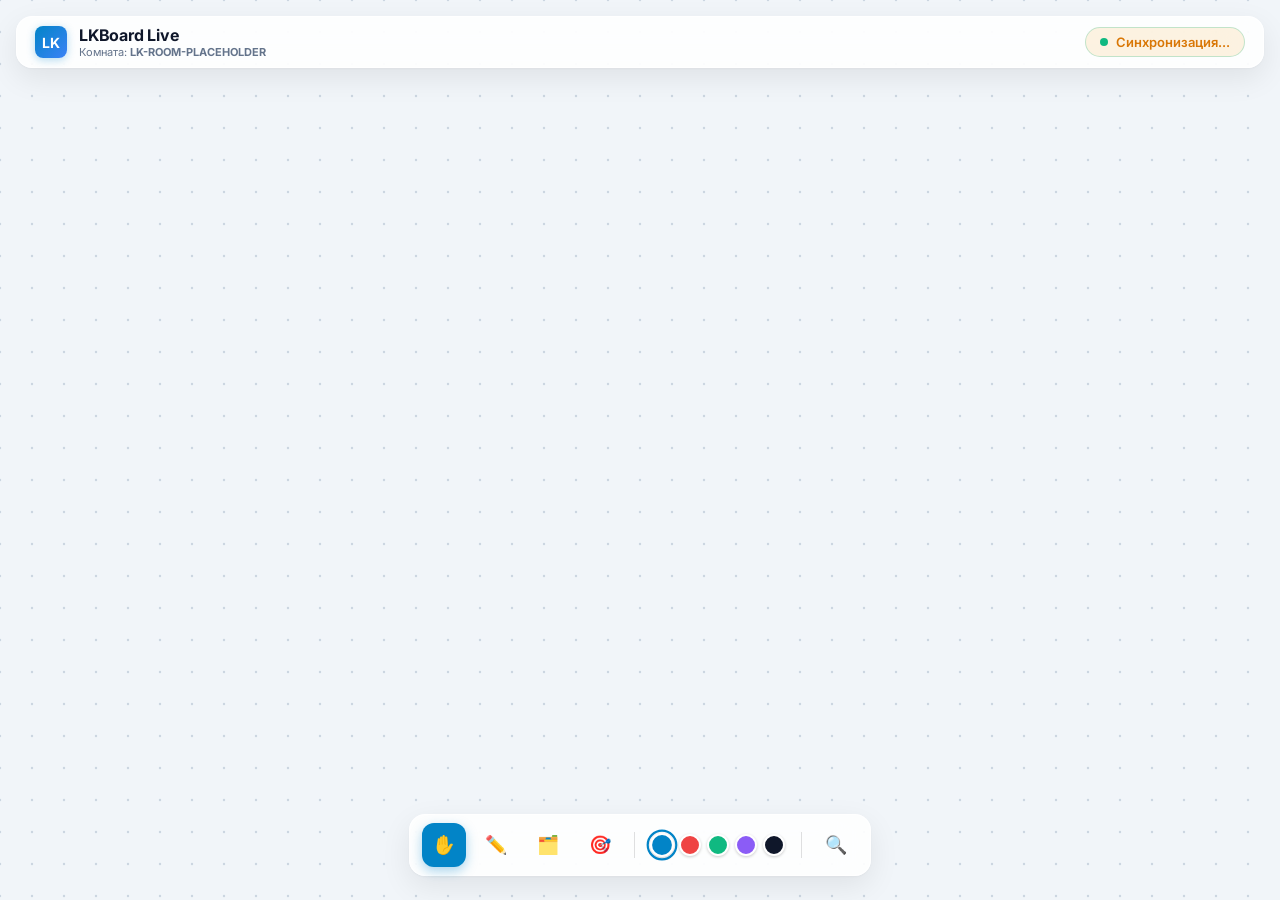
==== client.html @ 416bfb66 "feat: scale text on graphs and frames, add axis numbers, fix web client connection" ====
<!DOCTYPE html>
<html lang="ru">
<head>
    <meta charset="UTF-8">
    <meta name="viewport" content="width=device-width, initial-scale=1.0, maximum-scale=1.0, user-scalable=no">
    <title>LKBoard Live Collaboration — Комната LK-ROOM-PLACEHOLDER</title>
    <link rel="preconnect" href="https://fonts.googleapis.com">
    <link rel="preconnect" href="https://fonts.gstatic.com" crossorigin>
    <link href="https://fonts.googleapis.com/css2?family=Inter:wght@400;500;600;700&display=swap" rel="stylesheet">
    <style>
        * { box-sizing: border-box; margin: 0; padding: 0; }
        body, html {
            width: 100%; height: 100%;
            overflow: hidden;
            font-family: 'Inter', -apple-system, BlinkMacSystemFont, "Segoe UI", Roboto, sans-serif;
            background-color: #f1f5f9;
            user-select: none;
            -webkit-user-select: none;
        }
        #canvas {
            display: block;
            width: 100%;
            height: 100%;
            cursor: crosshair;
        }
        .glass-panel {
            background: rgba(255, 255, 255, 0.85);
            backdrop-filter: blur(24px);
            -webkit-backdrop-filter: blur(24px);
            border: 1px solid rgba(255, 255, 255, 0.90);
            box-shadow: 0 10px 30px rgba(0, 0, 0, 0.08), 0 1px 3px rgba(0, 0, 0, 0.04);
            border-radius: 16px;
        }
        .header {
            position: fixed;
            top: 16px; left: 16px; right: 16px;
            height: 52px;
            display: flex;
            align-items: center;
            justify-content: space-between;
            padding: 0 18px;
            z-index: 100;
        }
        .header-title {
            display: flex;
            align-items: center;
            gap: 12px;
        }
        .logo-badge {
            width: 32px; height: 32px;
            background: linear-gradient(135deg, #0284c7, #3b82f6);
            border-radius: 8px;
            display: flex;
            align-items: center;
            justify-content: center;
            color: #fff;
            font-weight: 700;
            font-size: 14px;
            box-shadow: 0 2px 8px rgba(2, 132, 199, 0.3);
        }
        .board-title {
            font-weight: 700;
            font-size: 16px;
            color: #0f172a;
            letter-spacing: -0.2px;
        }
        .status-pill {
            display: flex;
            align-items: center;
            gap: 8px;
            padding: 6px 14px;
            border-radius: 20px;
            font-size: 13px;
            font-weight: 600;
            background: rgba(16, 185, 129, 0.12);
            color: #059669;
            border: 1px solid rgba(16, 185, 129, 0.25);
        }
        .status-dot {
            width: 8px; height: 8px;
            border-radius: 50%;
            background: #10b981;
            animation: pulse 2s infinite;
        }
        @keyframes pulse {
            0% { transform: scale(0.95); box-shadow: 0 0 0 0 rgba(16, 185, 129, 0.7); }
            70% { transform: scale(1); box-shadow: 0 0 0 6px rgba(16, 185, 129, 0); }
            100% { transform: scale(0.95); box-shadow: 0 0 0 0 rgba(16, 185, 129, 0); }
        }
        .toolbar {
            position: fixed;
            bottom: 24px;
            left: 50%;
            transform: translateX(-50%);
            display: flex;
            align-items: center;
            gap: 8px;
            padding: 8px 12px;
            z-index: 100;
        }
        .tool-btn {
            display: flex;
            flex-direction: column;
            align-items: center;
            justify-content: center;
            width: 44px; height: 44px;
            border-radius: 12px;
            border: none;
            background: transparent;
            color: #475569;
            font-size: 18px;
            cursor: pointer;
            transition: all 0.18s ease;
        }
        .tool-btn:hover {
            background: rgba(0, 0, 0, 0.05);
            color: #0f172a;
        }
        .tool-btn.active {
            background: #0284c7;
            color: #ffffff;
            box-shadow: 0 4px 12px rgba(2, 132, 199, 0.35);
        }
        .tool-divider {
            width: 1px; height: 26px;
            background: rgba(0, 0, 0, 0.12);
            margin: 0 4px;
        }
        .color-palette {
            display: flex;
            align-items: center;
            gap: 6px;
            margin: 0 4px;
        }
        .color-dot {
            width: 22px; height: 22px;
            border-radius: 50%;
            cursor: pointer;
            border: 2px solid #ffffff;
            box-shadow: 0 1px 3px rgba(0, 0, 0, 0.2);
            transition: transform 0.12s;
        }
        .color-dot:hover { transform: scale(1.15); }
        .color-dot.active {
            outline: 2px solid #0284c7;
            outline-offset: 1px;
            transform: scale(1.1);
        }
        .toast {
            position: fixed;
            bottom: 88px;
            left: 50%;
            transform: translateX(-50%) translateY(20px);
            opacity: 0;
            background: rgba(15, 23, 42, 0.90);
            color: #fff;
            padding: 10px 20px;
            border-radius: 20px;
            font-size: 13px;
            font-weight: 500;
            pointer-events: none;
            transition: all 0.25s cubic-bezier(0.16, 1, 0.3, 1);
            z-index: 200;
        }
        .toast.show {
            transform: translateX(-50%) translateY(0);
            opacity: 1;
        }
    </style>
</head>
<body>
    <div class="header glass-panel">
        <div class="header-title">
            <div class="logo-badge">LK</div>
            <div>
                <div class="board-title">LKBoard Live</div>
                <div style="font-size: 11px; color: #64748B;">Комната: <b>LK-ROOM-PLACEHOLDER</b></div>
            </div>
        </div>

        <div class="status-pill" id="statusPill">
            <div class="status-dot"></div>
            <span id="statusText">Подключение...</span>
        </div>
    </div>

    <canvas id="canvas"></canvas>

    <div class="toolbar glass-panel">
        <button class="tool-btn active" id="toolHand" title="Перемещение (Рука)">✋</button>
        <button class="tool-btn" id="toolPen" title="Перо рисования">✏️</button>
        <button class="tool-btn" id="toolSticky" title="Стикер с To-Do">🗂️</button>
        <button class="tool-btn" id="toolLaser" title="Лазерная указка">🎯</button>

        <div class="tool-divider"></div>

        <div class="color-palette">
            <div class="color-dot active" style="background: #0284c7;" data-color="#0284c7"></div>
            <div class="color-dot" style="background: #ef4444;" data-color="#ef4444"></div>
            <div class="color-dot" style="background: #10b981;" data-color="#10b981"></div>
            <div class="color-dot" style="background: #8b5cf6;" data-color="#8b5cf6"></div>
            <div class="color-dot" style="background: #0f172a;" data-color="#0f172a"></div>
        </div>

        <div class="tool-divider"></div>
        <button class="tool-btn" id="toolResetZoom" title="Сбросить масштаб">🔍</button>
    </div>

    <div class="toast" id="toast">Стикер создан</div>

    <script>
        const roomCode = "LK-ROOM-PLACEHOLDER";
        let elements = {};
        let activeTool = 'hand';
        let currentColor = '#0284c7';
        let panX = 0, panY = 0;
        let scale = 1.0;
        let isDragging = false;
        let dragStartX = 0, dragStartY = 0;
        let currentStroke = null;
        let remotePointers = {};
        const clientId = 'web-' + Math.random().toString(36).substring(2, 9);
        const clientName = 'Участник ' + Math.floor(100 + Math.random() * 900);

        const canvas = document.getElementById('canvas');
        const ctx = canvas.getContext('2d');

        function resizeCanvas() {
            canvas.width = window.innerWidth * window.devicePixelRatio;
            canvas.height = window.innerHeight * window.devicePixelRatio;
            canvas.style.width = window.innerWidth + 'px';
            canvas.style.height = window.innerHeight + 'px';
            render();
        }
        window.addEventListener('resize', resizeCanvas);
        resizeCanvas();

        function worldToScreen(wx, wy) {
            return {
                x: (wx * scale + panX) * window.devicePixelRatio,
                y: (wy * scale + panY) * window.devicePixelRatio
            };
        }

        function screenToWorld(sx, sy) {
            return {
                x: (sx - panX) / scale,
                y: (sy - panY) / scale
            };
        }

        function roundRect(ctx, x, y, w, h, r) {
            r = Math.min(r, w / 2, h / 2);
            ctx.beginPath();
            ctx.moveTo(x + r, y);
            ctx.arcTo(x + w, y, x + w, y + h, r);
            ctx.arcTo(x + w, y + h, x, y + h, r);
            ctx.arcTo(x, y + h, x, y, r);
            ctx.arcTo(x, y + x, y, r);
            ctx.closePath();
        }

        function render() {
            const dpr = window.devicePixelRatio;
            ctx.save();
            ctx.clearRect(0, 0, canvas.width, canvas.height);
            drawGrid();

            ctx.scale(dpr, dpr);
            ctx.translate(panX, panY);
            ctx.scale(scale, scale);

            const sorted = Object.values(elements).sort((a, b) => (a.zIndex || 0) - (b.zIndex || 0));
            for (const el of sorted) {
                drawElement(el);
            }

            if (currentStroke && currentStroke.points && currentStroke.points.length > 1) {
                drawStroke(currentStroke);
            }

            for (const pid in remotePointers) {
                drawPointer(remotePointers[pid]);
            }
            ctx.restore();
        }

        function drawGrid() {
            const dpr = window.devicePixelRatio;
            ctx.save();
            ctx.scale(dpr, dpr);
            ctx.fillStyle = '#cbd5e1';
            const step = 32 * scale;
            if (step > 8) {
                const startX = (panX % step + step) % step;
                const startY = (panY % step + step) % step;
                for (let x = startX; x < window.innerWidth; x += step) {
                    for (let y = startY; y < window.innerHeight; y += step) {
                        ctx.beginPath();
                        ctx.arc(x, y, 1.2, 0, Math.PI * 2);
                        ctx.fill();
                    }
                }
            }
            ctx.restore();
        }

        function drawElement(el) {
            ctx.save();
            if (el.type === 'drawing_path' || el.points) {
                drawStroke(el);
            } else if (el.type === 'sticky_note' || (el.text !== undefined && el.colorHex !== undefined && el.type !== 'text')) {
                drawSticky(el);
            } else if (el.type === 'milestone_card' || el.status !== undefined) {
                drawMilestone(el);
            } else if (el.type === 'kanban_board') {
                drawKanban(el);
            } else if (el.type === 'document_frame' || el.totalPages !== undefined || el.currentPageIndex !== undefined) {
                drawDocumentFrame(el);
            } else if (el.type === 'function_graph' || el.expressions !== undefined) {
                drawFunctionGraph(el);
            } else if (el.type === 'shape' || el.shapeType !== undefined) {
                drawShape(el);
            } else if (el.type === 'text') {
                drawText(el);
            }
            ctx.restore();
        }

        function drawStroke(s) {
            if (!s.points || s.points.length < 2) return;
            ctx.beginPath();
            ctx.strokeStyle = s.strokeColorHex ? hexToColor(s.strokeColorHex) : (s.color || '#0284c7');
            ctx.lineWidth = s.strokeWidth || 3;
            ctx.lineCap = 'round';
            ctx.lineJoin = 'round';
            ctx.moveTo(s.points[0].x, s.points[0].y);
            for (let i = 1; i < s.points.length; i++) {
                ctx.lineTo(s.points[i].x, s.points[i].y);
            }
            ctx.stroke();
        }

        function drawSticky(note) {
            const x = note.x, y = note.y, w = note.width || 210, h = note.height || 210;
            const bg = note.colorHex ? hexToColor(note.colorHex) : '#fef08a';
            ctx.fillStyle = bg;
            roundRect(ctx, x, y, w, h, 14);
            ctx.fill();

            ctx.fillStyle = '#0f172a';
            ctx.font = '14px Inter, sans-serif';
            const lines = (note.text || '').split('\n');
            let ty = y + 26;
            for (let i = 0; i < lines.length; i++) {
                const line = lines[i];
                if (line.startsWith('- [ ] ') || line.startsWith('- [x] ') || line.startsWith('- [X] ')) {
                    const checked = line.startsWith('- [x] ') || line.startsWith('- [X] ');
                    ctx.strokeStyle = checked ? '#059669' : '#94a3b8';
                    ctx.fillStyle = checked ? '#10b981' : '#ffffff';
                    ctx.lineWidth = 1.5;
                    roundRect(ctx, x + 14, ty - 12, 14, 14, 4);
                    ctx.fill();
                    ctx.stroke();
                    if (checked) {
                        ctx.fillStyle = '#ffffff';
                        ctx.font = 'bold 11px Inter, sans-serif';
                        ctx.fillText('✓', x + 16, ty);
                    }
                    ctx.fillStyle = checked ? '#94a3b8' : '#0f172a';
                    ctx.font = '14px Inter, sans-serif';
                    ctx.fillText(line.substring(6), x + 36, ty);
                } else {
                    ctx.fillStyle = '#0f172a';
                    ctx.font = '14px Inter, sans-serif';
                    ctx.fillText(line, x + 14, ty);
                }
                ty += 22;
            }
        }

        function drawMilestone(card) {
            const x = card.x, y = card.y, w = card.width || 260, h = card.height || 140;
            ctx.fillStyle = '#ffffff';
            roundRect(ctx, x, y, w, h, 14);
            ctx.fill();
            ctx.strokeStyle = '#e2e8f0';
            ctx.lineWidth = 1.5;
            ctx.stroke();

            ctx.fillStyle = '#0f172a';
            ctx.font = 'bold 14px Inter, sans-serif';
            ctx.fillText(card.title || 'Веха', x + 16, y + 28);
        }

        function drawKanban(k) {
            const x = k.x, y = k.y, w = k.width || 1000, h = k.height || 620;
            const kScale = Math.min(3.5, Math.max(0.6, w / 1000));
            const headH = Math.max(36, 46 * kScale);
            const colHeadH = Math.max(28, 38 * kScale);

            ctx.fillStyle = 'rgba(248, 250, 252, 0.95)';
            roundRect(ctx, x, y, w, h, 16 * kScale);
            ctx.fill();
            ctx.strokeStyle = '#cbd5e1';
            ctx.lineWidth = 1.5;
            ctx.stroke();

            ctx.fillStyle = '#0f172a';
            ctx.font = 'bold ' + Math.round(15 * kScale) + 'px Inter, sans-serif';
            ctx.fillText('📋 ' + (k.title || 'Канбан-доска'), x + 18 * kScale, y + headH * 0.65);

            const cols = ['🔴 Бэклог', '🟡 В работе', '🟣 На ревью', '🟢 Готово'];
            const colW = w / 4;
            for (let i = 0; i < 4; i++) {
                const cx = x + i * colW;
                const cy = y + headH;
                const ch = h - headH;

                if (i > 0) {
                    ctx.beginPath();
                    ctx.moveTo(cx, cy); ctx.lineTo(cx, cy + ch);
                    ctx.strokeStyle = '#e2e8f0'; ctx.lineWidth = 1; ctx.stroke();
                }

                ctx.fillStyle = '#334155';
                ctx.font = 'bold ' + Math.round(12 * kScale) + 'px Inter, sans-serif';
                ctx.fillText(cols[i], cx + 14 * kScale, cy + colHeadH * 0.65);
            }
        }

        function drawDocumentFrame(f) {
            const x = f.x, y = f.y, w = f.width || 800, h = f.height || 450;
            const fScale = Math.min(3.5, Math.max(0.6, w / 800));
            const headH = Math.max(28, 38 * fScale);
            const cr = 10 * fScale;

            ctx.fillStyle = '#ffffff';
            roundRect(ctx, x, y, w, h, cr);
            ctx.fill();
            ctx.strokeStyle = '#cbd5e1';
            ctx.lineWidth = 1.2 * fScale;
            ctx.stroke();

            // Header
            ctx.fillStyle = '#f1f5f9';
            roundRect(ctx, x, y, w, headH, cr);
            ctx.fill();
            ctx.strokeStyle = '#e2e8f0';
            ctx.beginPath();
            ctx.moveTo(x, y + headH); ctx.lineTo(x + w, y + headH);
            ctx.stroke();

            // Title
            ctx.fillStyle = '#1e293b';
            ctx.font = 'bold ' + Math.round(13 * fScale) + 'px Inter, sans-serif';
            ctx.fillText(f.title || 'Презентация / PDF', x + 14 * fScale, y + headH * 0.65);

            // Badge
            const pageTxt = (f.totalPages && f.totalPages > 0) ? ((f.currentPageIndex || 0) + 1) + ' / ' + f.totalPages : 'Нет файла';
            ctx.fillStyle = '#e0f2fe';
            const badgeW = 75 * fScale, badgeH = 22 * fScale;
            roundRect(ctx, x + w - badgeW - 12 * fScale, y + (headH - badgeH) / 2, badgeW, badgeH, badgeH / 2);
            ctx.fill();
            ctx.fillStyle = '#0284c7';
            ctx.font = '600 ' + Math.round(11 * fScale) + 'px Inter, sans-serif';
            ctx.fillText(pageTxt, x + w - badgeW + 8 * fScale, y + headH * 0.62);

            // Placeholder content if no image
            ctx.fillStyle = '#f8fafc';
            ctx.fillRect(x, y + headH, w, h - headH);
            ctx.fillStyle = '#64748b';
            ctx.font = '600 ' + Math.round(15 * fScale) + 'px Inter, sans-serif';
            ctx.fillText('Область презентации / PDF', x + w / 2 - 95 * fScale, y + headH + (h - headH) / 2);
        }

        function drawFunctionGraph(g) {
            const x = g.x, y = g.y, w = g.width || 440, h = g.height || 280;
            const gScale = Math.min(3.5, Math.max(0.6, w / 440));
            const headH = Math.max(28, 34 * gScale);

            ctx.fillStyle = '#ffffff';
            roundRect(ctx, x, y, w, h, 12 * gScale);
            ctx.fill();
            ctx.strokeStyle = '#cbd5e1';
            ctx.lineWidth = 1.2;
            ctx.stroke();

            // Header
            ctx.fillStyle = '#f8fafc';
            roundRect(ctx, x, y, w, headH, 12 * gScale);
            ctx.fill();
            ctx.fillStyle = '#1e293b';
            ctx.font = 'bold ' + Math.round(12 * gScale) + 'px Inter, sans-serif';
            const fTitle = (g.expressions && g.expressions.length > 0) ? g.expressions.map(e => 'f(x)=' + e).join(', ') : (g.title || 'График');
            ctx.fillText(fTitle, x + 12 * gScale, y + headH * 0.65);

            // Inner clipping
            const pad = 12 * gScale;
            const px = x + pad, py = y + headH + pad, pw = w - pad * 2, ph = h - headH - pad * 2;
            if (pw <= 10 || ph <= 10) return;

            ctx.save();
            ctx.beginPath();
            ctx.rect(px, py, pw, ph);
            ctx.clip();

            ctx.fillStyle = '#f8fafc';
            ctx.fillRect(px, py, pw, ph);

            const xMin = g.xMin !== undefined ? g.xMin : -10;
            const xMax = g.xMax !== undefined ? g.xMax : 10;
            const yMin = g.yMin !== undefined ? g.yMin : -5;
            const yMax = g.yMax !== undefined ? g.yMax : 5;

            const toScreenX = (val) => px + ((val - xMin) / (xMax - xMin)) * pw;
            const toScreenY = (val) => py + ((yMax - val) / (yMax - yMin)) * ph;

            const originX = Math.max(px, Math.min(px + pw, toScreenX(0)));
            const originY = Math.max(py, Math.min(py + ph, toScreenY(0)));

            // Grid lines and numbers
            ctx.font = '600 ' + Math.round(9 * gScale) + 'px Inter, sans-serif';
            ctx.fillStyle = '#64748b';
            ctx.strokeStyle = '#e2e8f0';
            ctx.lineWidth = 1;

            const xStep = Math.max(1, Math.round((xMax - xMin) / 8));
            for (let gx = Math.ceil(xMin); gx <= Math.floor(xMax); gx += xStep) {
                const sx = toScreenX(gx);
                ctx.beginPath();
                ctx.moveTo(sx, py); ctx.lineTo(sx, py + ph);
                ctx.stroke();
                if (gx !== 0) {
                    ctx.fillText(gx.toString(), sx - 6, Math.min(py + ph - 4, Math.max(py + 12, originY + 12)));
                }
            }

            const yStep = Math.max(1, Math.round((yMax - yMin) / 6));
            for (let gy = Math.ceil(yMin); gy <= Math.floor(yMax); gy += yStep) {
                const sy = toScreenY(gy);
                ctx.beginPath();
                ctx.moveTo(px, sy); ctx.lineTo(px + pw, sy);
                ctx.stroke();
                if (gy !== 0) {
                    ctx.fillText(gy.toString(), Math.min(px + pw - 18, Math.max(px + 4, originX + 4)), sy + 3);
                }
            }

            // Axes
            ctx.strokeStyle = '#94a3b8';
            ctx.lineWidth = 1.5;
            ctx.beginPath();
            ctx.moveTo(px, originY); ctx.lineTo(px + pw, originY);
            ctx.moveTo(originX, py); ctx.lineTo(originX, py + ph);
            ctx.stroke();

            // Zero label
            ctx.fillText('0', originX + 4, originY + 12);

            // Curves
            if (g.expressions && g.expressions.length > 0) {
                const colors = ['#2563eb', '#dc2626', '#16a34a', '#9333ea'];
                g.expressions.forEach((expr, idx) => {
                    ctx.strokeStyle = colors[idx % colors.length];
                    ctx.lineWidth = 2.4;
                    ctx.beginPath();
                    let started = false;
                    const steps = 180;
                    for (let s = 0; s <= steps; s++) {
                        const xv = xMin + (s / steps) * (xMax - xMin);
                        let yv = null;
                        try {
                            let jsExpr = expr.replace(/\^/g, '**')
                                             .replace(/sin\(/g, 'Math.sin(')
                                             .replace(/cos\(/g, 'Math.cos(')
                                             .replace(/tan\(/g, 'Math.tan(')
                                             .replace(/sqrt\(/g, 'Math.sqrt(')
                                             .replace(/abs\(/g, 'Math.abs(')
                                             .replace(/pi/gi, 'Math.PI')
                                             .replace(/e/gi, 'Math.E');
                            const fn = new Function('x', 'return ' + jsExpr);
                            yv = fn(xv);
                        } catch(e) {}

                        if (yv !== null && !isNaN(yv) && isFinite(yv) && yv >= yMin - 50 && yv <= yMax + 50) {
                            const sx = toScreenX(xv);
                            const sy = toScreenY(yv);
                            if (!started) {
                                ctx.moveTo(sx, sy);
                                started = true;
                            } else {
                                ctx.lineTo(sx, sy);
                            }
                        } else {
                            started = false;
                        }
                    }
                    ctx.stroke();
                });
            }
            ctx.restore();
        }

        function drawShape(s) {
            const x = s.x, y = s.y, w = s.width || 120, h = s.height || 80;
            ctx.fillStyle = s.fillColorHex ? hexToColor(s.fillColorHex) : 'rgba(255, 255, 255, 0.85)';
            ctx.strokeStyle = s.strokeColorHex ? hexToColor(s.strokeColorHex) : '#0284c7';
            ctx.lineWidth = s.strokeWidth || 2;
            roundRect(ctx, x, y, w, h, 8);
            ctx.fill();
            ctx.stroke();
        }

        function drawText(t) {
            ctx.fillStyle = t.colorHex ? hexToColor(t.colorHex) : '#0f172a';
            const fSize = Math.round(t.fontSize || 18);
            const fWeight = t.isBold ? 'bold ' : '';
            const fStyle = t.isItalic ? 'italic ' : '';
            ctx.font = fStyle + fWeight + fSize + 'px Inter, sans-serif';
            ctx.fillText(t.text || '', t.x, t.y + fSize);
        }

        function drawPointer(p) {
            if (Date.now() - p.lastUpdated > 4000) return;
            const x = p.x, y = p.y;
            ctx.fillStyle = p.colorHex ? hexToColor(p.colorHex) : '#ef4444';
            ctx.beginPath();
            ctx.arc(x, y, p.isLaser ? 8 : 5, 0, Math.PI * 2);
            ctx.fill();
        }

        function hexToColor(hex) {
            if (!hex) return '#0284c7';
            if (typeof hex === 'string') return hex;
            const num = (Number(hex) >>> 0) & 0xFFFFFF;
            return '#' + num.toString(16).padStart(6, '0');
        }

        // Canvas Events
        canvas.addEventListener('pointerdown', (e) => {
            const world = screenToWorld(e.clientX, e.clientY);
            isDragging = true;
            dragStartX = e.clientX;
            dragStartY = e.clientY;

            if (activeTool === 'pen') {
                currentStroke = {
                    id: 'path-' + Math.random().toString(36).substring(2, 9),
                    type: 'drawing_path',
                    points: [{ x: world.x, y: world.y }],
                    strokeColorHex: parseInt(currentColor.replace('#', '0xFF'), 16),
                    strokeWidth: 3.5,
                    zIndex: 100
                };
            } else if (activeTool === 'sticky') {
                createStickyAt(world.x, world.y);
            } else if (activeTool === 'laser') {
                sendPointer(world.x, world.y, true);
            } else if (activeTool === 'hand') {
                checkStickyClick(world.x, world.y);
            }
        });

        canvas.addEventListener('pointermove', (e) => {
            const world = screenToWorld(e.clientX, e.clientY);
            if (activeTool === 'laser') {
                sendPointer(world.x, world.y, true);
            }
            if (!isDragging) return;
            if (activeTool === 'hand') {
                panX += e.clientX - dragStartX;
                panY += e.clientY - dragStartY;
                dragStartX = e.clientX;
                dragStartY = e.clientY;
                render();
            } else if (activeTool === 'pen' && currentStroke) {
                currentStroke.points.push({ x: world.x, y: world.y });
                render();
            }
        });

        canvas.addEventListener('pointerup', () => {
            if (activeTool === 'pen' && currentStroke && currentStroke.points.length > 1) {
                elements[currentStroke.id] = currentStroke;
                sendAction({
                    type: 'upsert_element',
                    element: currentStroke,
                    senderId: clientId,
                    senderName: clientName
                });
                currentStroke = null;
                render();
            }
            isDragging = false;
        });

        canvas.addEventListener('wheel', (e) => {
            e.preventDefault();
            const zoomFactor = e.deltaY < 0 ? 1.1 : 0.9;
            const newScale = Math.max(0.1, Math.min(5.0, scale * zoomFactor));
            const mouseX = e.clientX;
            const mouseY = e.clientY;
            panX = mouseX - (mouseX - panX) * (newScale / scale);
            panY = mouseY - (mouseY - panY) * (newScale / scale);
            scale = newScale;
            render();
        }, { passive: false });

        function checkStickyClick(wx, wy) {
            for (const id in elements) {
                const el = elements[id];
                if ((el.type === 'sticky_note' || el.text) && wx >= el.x && wx <= el.x + (el.width || 210) && wy >= el.y && wy <= el.y + (el.height || 210)) {
                    const lines = (el.text || '').split('\n');
                    let cy = el.y + 26;
                    for (let i = 0; i < lines.length; i++) {
                        if (lines[i].startsWith('- [ ] ') || lines[i].startsWith('- [x] ') || lines[i].startsWith('- [X] ')) {
                            if (wx >= el.x + 10 && wx <= el.x + 34 && wy >= cy - 14 && wy <= cy + 6) {
                                sendAction({
                                    type: 'toggle_sticky_todo',
                                    noteId: el.id,
                                    lineIndex: i,
                                    senderId: clientId
                                });
                                showToast('Статус задачи изменен');
                                return;
                            }
                        }
                        cy += 20;
                    }
                }
            }
        }

        function createStickyAt(x, y) {
            const note = {
                id: 'note-' + Math.random().toString(36).substring(2, 9),
                type: 'sticky_note',
                x: x - 105,
                y: y - 105,
                width: 210,
                height: 210,
                text: 'Заметка ' + clientName + '\n- [ ] Задача 1\n- [ ] Задача 2',
                colorHex: 0xFFFEF08A,
                zIndex: 50
            };
            elements[note.id] = note;
            sendAction({
                type: 'upsert_element',
                element: note,
                senderId: clientId,
                senderName: clientName
            });
            render();
            showToast('Стикер добавлен');
        }

        function sendPointer(x, y, isLaser) {
            sendAction({
                type: 'pointer_move',
                senderId: clientId,
                senderName: clientName,
                x: x,
                y: y,
                colorHex: 0xFF0284C7,
                isLaser: isLaser
            });
        }

        function sendAction(action) {
            fetch('/api/action?room=' + encodeURIComponent(roomCode), {
                method: 'POST',
                headers: { 'Content-Type': 'application/json' },
                body: JSON.stringify(action)
            }).catch(() => {});
        }

        function showToast(msg) {
            const toast = document.getElementById('toast');
            toast.textContent = msg;
            toast.classList.add('show');
            setTimeout(() => toast.classList.remove('show'), 2200);
        }

        document.getElementById('toolHand').onclick = () => setTool('hand');
        document.getElementById('toolPen').onclick = () => setTool('pen');
        document.getElementById('toolSticky').onclick = () => setTool('sticky');
        document.getElementById('toolLaser').onclick = () => setTool('laser');
        document.getElementById('toolResetZoom').onclick = () => { panX = 0; panY = 0; scale = 1.0; render(); };

        function setTool(tool) {
            activeTool = tool;
            document.querySelectorAll('.tool-btn').forEach(b => b.classList.remove('active'));
            if (tool === 'hand') document.getElementById('toolHand').classList.add('active');
            if (tool === 'pen') document.getElementById('toolPen').classList.add('active');
            if (tool === 'sticky') document.getElementById('toolSticky').classList.add('active');
            if (tool === 'laser') document.getElementById('toolLaser').classList.add('active');
        }

        document.querySelectorAll('.color-dot').forEach(dot => {
            dot.onclick = () => {
                document.querySelectorAll('.color-dot').forEach(d => d.classList.remove('active'));
                dot.classList.add('active');
                currentColor = dot.dataset.color;
            };
        });

        // SSE + Delta Sync
        let evtSource = null;
        let lastSyncVersion = 0;
        let seenActionIds = new Set();

        function connectLiveStream() {
            if (evtSource) { try { evtSource.close(); } catch(e) {} }
            evtSource = new EventSource('/api/events?room=' + encodeURIComponent(roomCode));
            
            evtSource.onopen = () => {
                document.getElementById('statusText').textContent = 'Подключено (Live)';
                document.getElementById('statusPill').style.background = 'rgba(16, 185, 129, 0.12)';
                document.getElementById('statusPill').style.color = '#059669';
            };

            evtSource.onmessage = (e) => {
                try {
                    const action = JSON.parse(e.data);
                    handleRemoteAction(action);
                } catch (err) {}
            };

            evtSource.onerror = () => {
                document.getElementById('statusText').textContent = 'Синхронизация...';
                document.getElementById('statusPill').style.background = 'rgba(245, 158, 11, 0.12)';
                document.getElementById('statusPill').style.color = '#d97706';
                setTimeout(connectLiveStream, 3000);
            };
        }

        function pollDeltaSync() {
            fetch('/api/sync?room=' + encodeURIComponent(roomCode) + '&since=' + lastSyncVersion)
                .then(r => r.json())
                .then(data => {
                    if (data && data.actions) {
                        lastSyncVersion = Math.max(lastSyncVersion, data.currentVersion || 0);
                        for (const item of data.actions) {
                            if (!seenActionIds.has(item.id)) {
                                seenActionIds.add(item.id);
                                if (seenActionIds.size > 1000) {
                                    const first = seenActionIds.values().next().value;
                                    seenActionIds.delete(first);
                                }
                                handleRemoteAction(item.action);
                            }
                        }
                    }
                })
                .catch(() => {});
        }
        setInterval(pollDeltaSync, 1200);

        function handleRemoteAction(action) {
            if (!action || action.senderId === clientId) return;

            if (action.type === 'snapshot') {
                elements = {};
                if (action.document && action.document.elements) {
                    for (const el of action.document.elements) {
                        elements[el.id] = el;
                    }
                }
                render();
            } else if (action.type === 'upsert_element') {
                if (action.element) {
                    elements[action.element.id] = action.element;
                    render();
                }
            } else if (action.type === 'delete_elements') {
                if (action.elementIds) {
                    for (const id of action.elementIds) {
                        delete elements[id];
                    }
                    render();
                }
            } else if (action.type === 'pointer_move') {
                remotePointers[action.senderId] = {
                    peerName: action.senderName,
                    x: action.x,
                    y: action.y,
                    colorHex: action.colorHex,
                    isLaser: action.isLaser,
                    lastUpdated: Date.now()
                };
                render();
            } else if (action.type === 'toggle_sticky_todo') {
                const note = elements[action.noteId];
                if (note && note.text) {
                    const lines = note.text.split('\n');
                    const idx = action.lineIndex;
                    if (idx >= 0 && idx < lines.length) {
                        if (lines[idx].startsWith('- [ ] ')) {
                            lines[idx] = '- [x] ' + lines[idx].substring(6);
                        } else if (lines[idx].startsWith('- [x] ') || lines[idx].startsWith('- [X] ')) {
                            lines[idx] = '- [ ] ' + lines[idx].substring(6);
                        }
                        note.text = lines.join('\n');
                        render();
                    }
                }
            }
        }

        // Initial snapshot
        fetch('/api/snapshot?room=' + encodeURIComponent(roomCode))
            .then(res => res.json())
            .then(doc => {
                if (doc && doc.elements) {
                    for (const el of doc.elements) {
                        elements[el.id] = el;
                    }
                    render();
                }
            })
            .catch(() => {});

        connectLiveStream();
    </script>
</body>
</html>
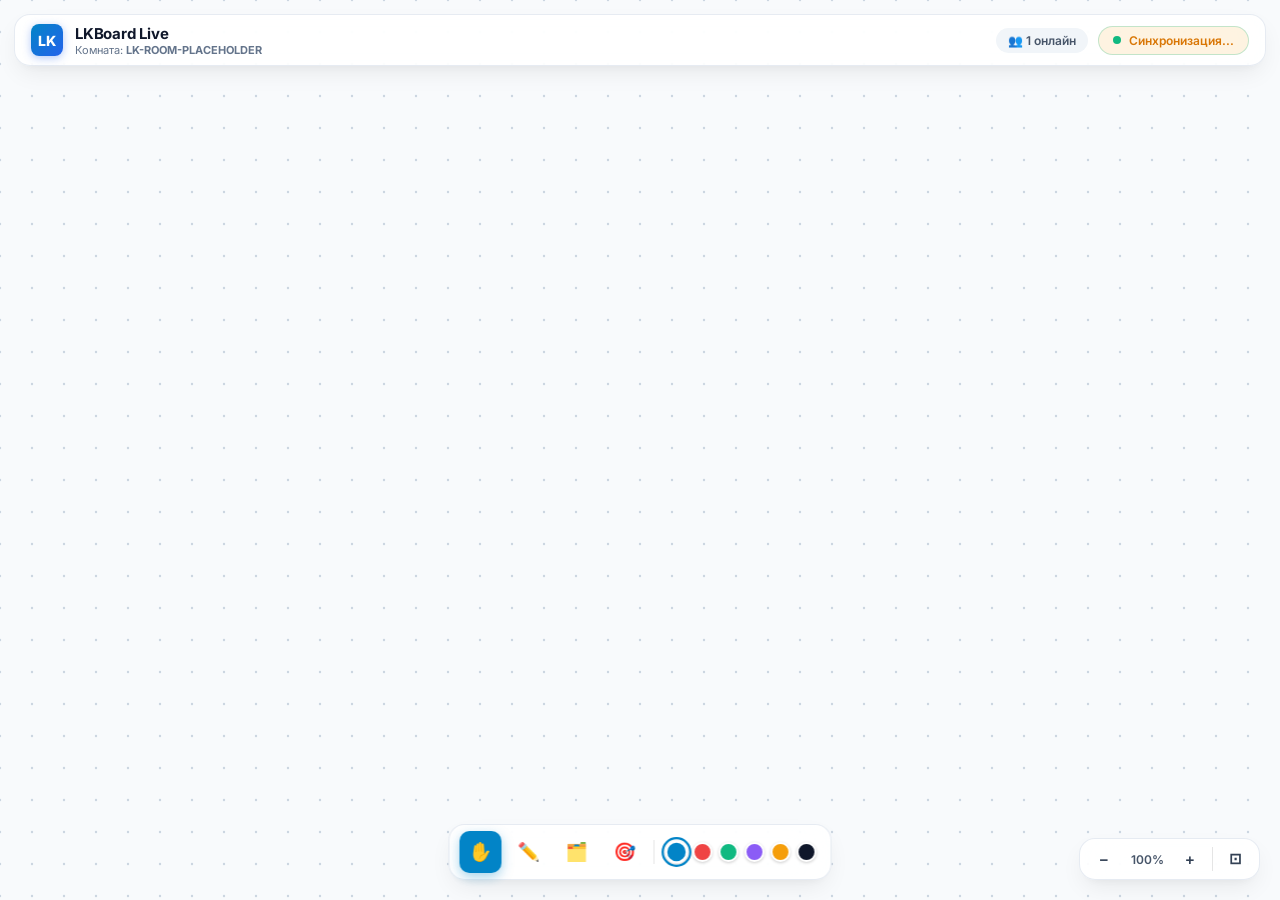
==== commit 91e0e5e9: "feat: real-time cloud bi-directional sync, auto-fit to content, and full web canvas rendering" ====
--- a/client.html
+++ b/client.html
@@ -3,7 +3,7 @@
 <head>
     <meta charset="UTF-8">
     <meta name="viewport" content="width=device-width, initial-scale=1.0, maximum-scale=1.0, user-scalable=no">
-    <title>LKBoard Live Collaboration — Комната LK-ROOM-PLACEHOLDER</title>
+    <title>LKBoard Live — Комната LK-ROOM-PLACEHOLDER</title>
     <link rel="preconnect" href="https://fonts.googleapis.com">
     <link rel="preconnect" href="https://fonts.gstatic.com" crossorigin>
     <link href="https://fonts.googleapis.com/css2?family=Inter:wght@400;500;600;700&display=swap" rel="stylesheet">
@@ -13,7 +13,7 @@
             width: 100%; height: 100%;
             overflow: hidden;
             font-family: 'Inter', -apple-system, BlinkMacSystemFont, "Segoe UI", Roboto, sans-serif;
-            background-color: #f1f5f9;
+            background-color: #f8fafc;
             user-select: none;
             -webkit-user-select: none;
         }
@@ -21,24 +21,29 @@
             display: block;
             width: 100%;
             height: 100%;
-            cursor: crosshair;
-        }
+            cursor: grab;
+            touch-action: none;
+        }
+        #canvas.drawing { cursor: crosshair; }
+        #canvas.panning { cursor: grabbing; }
+
         .glass-panel {
-            background: rgba(255, 255, 255, 0.85);
-            backdrop-filter: blur(24px);
-            -webkit-backdrop-filter: blur(24px);
-            border: 1px solid rgba(255, 255, 255, 0.90);
-            box-shadow: 0 10px 30px rgba(0, 0, 0, 0.08), 0 1px 3px rgba(0, 0, 0, 0.04);
+            background: rgba(255, 255, 255, 0.88);
+            backdrop-filter: blur(20px);
+            -webkit-backdrop-filter: blur(20px);
+            border: 1px solid rgba(226, 232, 240, 0.85);
+            box-shadow: 0 10px 25px -5px rgba(0, 0, 0, 0.08), 0 8px 10px -6px rgba(0, 0, 0, 0.04);
             border-radius: 16px;
         }
+
         .header {
             position: fixed;
-            top: 16px; left: 16px; right: 16px;
+            top: 14px; left: 14px; right: 14px;
             height: 52px;
             display: flex;
             align-items: center;
             justify-content: space-between;
-            padding: 0 18px;
+            padding: 0 16px;
             z-index: 100;
         }
         .header-title {
@@ -48,21 +53,42 @@
         }
         .logo-badge {
             width: 32px; height: 32px;
-            background: linear-gradient(135deg, #0284c7, #3b82f6);
+            background: linear-gradient(135deg, #0284c7, #2563eb);
             border-radius: 8px;
             display: flex;
             align-items: center;
             justify-content: center;
             color: #fff;
-            font-weight: 700;
+            font-weight: 800;
             font-size: 14px;
-            box-shadow: 0 2px 8px rgba(2, 132, 199, 0.3);
+            box-shadow: 0 2px 8px rgba(37, 99, 235, 0.35);
         }
         .board-title {
             font-weight: 700;
-            font-size: 16px;
+            font-size: 15px;
             color: #0f172a;
             letter-spacing: -0.2px;
+        }
+        .room-badge {
+            font-size: 11px;
+            color: #64748b;
+        }
+
+        .header-actions {
+            display: flex;
+            align-items: center;
+            gap: 10px;
+        }
+        .peers-pill {
+            display: flex;
+            align-items: center;
+            gap: 6px;
+            padding: 5px 12px;
+            border-radius: 20px;
+            font-size: 12px;
+            font-weight: 600;
+            background: #f1f5f9;
+            color: #475569;
         }
         .status-pill {
             display: flex;
@@ -70,11 +96,12 @@
             gap: 8px;
             padding: 6px 14px;
             border-radius: 20px;
-            font-size: 13px;
+            font-size: 12px;
             font-weight: 600;
             background: rgba(16, 185, 129, 0.12);
             color: #059669;
             border: 1px solid rgba(16, 185, 129, 0.25);
+            transition: all 0.2s ease;
         }
         .status-dot {
             width: 8px; height: 8px;
@@ -87,30 +114,30 @@
             70% { transform: scale(1); box-shadow: 0 0 0 6px rgba(16, 185, 129, 0); }
             100% { transform: scale(0.95); box-shadow: 0 0 0 0 rgba(16, 185, 129, 0); }
         }
+
         .toolbar {
             position: fixed;
-            bottom: 24px;
+            bottom: 20px;
             left: 50%;
             transform: translateX(-50%);
             display: flex;
             align-items: center;
-            gap: 8px;
-            padding: 8px 12px;
+            gap: 6px;
+            padding: 6px 10px;
             z-index: 100;
         }
         .tool-btn {
             display: flex;
-            flex-direction: column;
             align-items: center;
             justify-content: center;
-            width: 44px; height: 44px;
-            border-radius: 12px;
+            width: 42px; height: 42px;
+            border-radius: 10px;
             border: none;
             background: transparent;
             color: #475569;
             font-size: 18px;
             cursor: pointer;
-            transition: all 0.18s ease;
+            transition: all 0.15s ease;
         }
         .tool-btn:hover {
             background: rgba(0, 0, 0, 0.05);
@@ -122,10 +149,11 @@
             box-shadow: 0 4px 12px rgba(2, 132, 199, 0.35);
         }
         .tool-divider {
-            width: 1px; height: 26px;
-            background: rgba(0, 0, 0, 0.12);
-            margin: 0 4px;
-        }
+            width: 1px; height: 24px;
+            background: rgba(0, 0, 0, 0.1);
+            margin: 0 2px;
+        }
+
         .color-palette {
             display: flex;
             align-items: center;
@@ -133,28 +161,66 @@
             margin: 0 4px;
         }
         .color-dot {
-            width: 22px; height: 22px;
+            width: 20px; height: 20px;
             border-radius: 50%;
             cursor: pointer;
             border: 2px solid #ffffff;
             box-shadow: 0 1px 3px rgba(0, 0, 0, 0.2);
             transition: transform 0.12s;
         }
-        .color-dot:hover { transform: scale(1.15); }
+        .color-dot:hover { transform: scale(1.2); }
         .color-dot.active {
             outline: 2px solid #0284c7;
             outline-offset: 1px;
-            transform: scale(1.1);
-        }
+            transform: scale(1.15);
+        }
+
+        .zoom-controls {
+            position: fixed;
+            bottom: 20px;
+            right: 20px;
+            display: flex;
+            align-items: center;
+            gap: 4px;
+            padding: 4px 8px;
+            z-index: 100;
+        }
+        .zoom-btn {
+            width: 32px; height: 32px;
+            border-radius: 8px;
+            border: none;
+            background: transparent;
+            color: #334155;
+            font-size: 15px;
+            font-weight: 700;
+            cursor: pointer;
+            display: flex;
+            align-items: center;
+            justify-content: center;
+            transition: background 0.15s;
+        }
+        .zoom-btn:hover { background: rgba(0, 0, 0, 0.06); }
+        .zoom-value {
+            font-size: 12px;
+            font-weight: 600;
+            color: #475569;
+            min-width: 46px;
+            text-align: center;
+            cursor: pointer;
+            padding: 2px 4px;
+            border-radius: 4px;
+        }
+        .zoom-value:hover { background: rgba(0, 0, 0, 0.05); }
+
         .toast {
             position: fixed;
-            bottom: 88px;
+            bottom: 84px;
             left: 50%;
             transform: translateX(-50%) translateY(20px);
             opacity: 0;
             background: rgba(15, 23, 42, 0.90);
             color: #fff;
-            padding: 10px 20px;
+            padding: 9px 18px;
             border-radius: 20px;
             font-size: 13px;
             font-weight: 500;
@@ -173,14 +239,17 @@
         <div class="header-title">
             <div class="logo-badge">LK</div>
             <div>
-                <div class="board-title">LKBoard Live</div>
-                <div style="font-size: 11px; color: #64748B;">Комната: <b>LK-ROOM-PLACEHOLDER</b></div>
+                <div class="board-title" id="boardTitle">LKBoard Live</div>
+                <div class="room-badge">Комната: <b id="roomCodeText">LK-ROOM-PLACEHOLDER</b></div>
             </div>
         </div>
 
-        <div class="status-pill" id="statusPill">
-            <div class="status-dot"></div>
-            <span id="statusText">Подключение...</span>
+        <div class="header-actions">
+            <div class="peers-pill" id="peersPill">👥 1 онлайн</div>
+            <div class="status-pill" id="statusPill">
+                <div class="status-dot"></div>
+                <span id="statusText">Подключение...</span>
+            </div>
         </div>
     </div>
 
@@ -189,7 +258,7 @@
     <div class="toolbar glass-panel">
         <button class="tool-btn active" id="toolHand" title="Перемещение (Рука)">✋</button>
         <button class="tool-btn" id="toolPen" title="Перо рисования">✏️</button>
-        <button class="tool-btn" id="toolSticky" title="Стикер с To-Do">🗂️</button>
+        <button class="tool-btn" id="toolSticky" title="Создать стикер с To-Do">🗂️</button>
         <button class="tool-btn" id="toolLaser" title="Лазерная указка">🎯</button>
 
         <div class="tool-divider"></div>
@@ -199,11 +268,17 @@
             <div class="color-dot" style="background: #ef4444;" data-color="#ef4444"></div>
             <div class="color-dot" style="background: #10b981;" data-color="#10b981"></div>
             <div class="color-dot" style="background: #8b5cf6;" data-color="#8b5cf6"></div>
+            <div class="color-dot" style="background: #f59e0b;" data-color="#f59e0b"></div>
             <div class="color-dot" style="background: #0f172a;" data-color="#0f172a"></div>
         </div>
-
+    </div>
+
+    <div class="zoom-controls glass-panel">
+        <button class="zoom-btn" id="btnZoomOut" title="Уменьшить">−</button>
+        <span class="zoom-value" id="zoomValue" title="Сбросить на 100%">100%</span>
+        <button class="zoom-btn" id="btnZoomIn" title="Увеличить">+</button>
         <div class="tool-divider"></div>
-        <button class="tool-btn" id="toolResetZoom" title="Сбросить масштаб">🔍</button>
+        <button class="zoom-btn" id="btnFit" title="Показать всё (Fit to Screen)">⊡</button>
     </div>
 
     <div class="toast" id="toast">Стикер создан</div>
@@ -219,6 +294,8 @@
         let dragStartX = 0, dragStartY = 0;
         let currentStroke = null;
         let remotePointers = {};
+        let hasInitialFit = false;
+
         const clientId = 'web-' + Math.random().toString(36).substring(2, 9);
         const clientName = 'Участник ' + Math.floor(100 + Math.random() * 900);
 
@@ -237,8 +314,8 @@
 
         function worldToScreen(wx, wy) {
             return {
-                x: (wx * scale + panX) * window.devicePixelRatio,
-                y: (wy * scale + panY) * window.devicePixelRatio
+                x: wx * scale + panX,
+                y: wy * scale + panY
             };
         }
 
@@ -250,20 +327,77 @@
         }
 
         function roundRect(ctx, x, y, w, h, r) {
-            r = Math.min(r, w / 2, h / 2);
+            r = Math.min(r, Math.abs(w) / 2, Math.abs(h) / 2);
+            if (ctx.roundRect) {
+                ctx.beginPath();
+                ctx.roundRect(x, y, w, h, r);
+                return;
+            }
             ctx.beginPath();
             ctx.moveTo(x + r, y);
             ctx.arcTo(x + w, y, x + w, y + h, r);
             ctx.arcTo(x + w, y + h, x, y + h, r);
             ctx.arcTo(x, y + h, x, y, r);
-            ctx.arcTo(x, y + x, y, r);
+            ctx.arcTo(x, y, x + w, y, r);
             ctx.closePath();
+        }
+
+        function updateZoomPill() {
+            document.getElementById('zoomValue').textContent = Math.round(scale * 100) + '%';
+        }
+
+        function fitToContent() {
+            const list = Object.values(elements);
+            if (list.length === 0) {
+                panX = window.innerWidth / 2;
+                panY = window.innerHeight / 2;
+                scale = 1.0;
+                render();
+                updateZoomPill();
+                return;
+            }
+
+            let minX = Infinity, minY = Infinity, maxX = -Infinity, maxY = -Infinity;
+            for (const el of list) {
+                let ex = el.x !== undefined ? el.x : 0;
+                let ey = el.y !== undefined ? el.y : 0;
+                let ew = el.width !== undefined ? el.width : 200;
+                let eh = el.height !== undefined ? el.height : 100;
+
+                if (el.points && el.points.length > 0) {
+                    for (const p of el.points) {
+                        minX = Math.min(minX, p.x);
+                        minY = Math.min(minY, p.y);
+                        maxX = Math.max(maxX, p.x);
+                        maxY = Math.max(maxY, p.y);
+                    }
+                } else {
+                    minX = Math.min(minX, ex);
+                    minY = Math.min(minY, ey);
+                    maxX = Math.max(maxX, ex + ew);
+                    maxY = Math.max(maxY, ey + eh);
+                }
+            }
+
+            const boxW = Math.max(maxX - minX, 120);
+            const boxH = Math.max(maxY - minY, 120);
+            const padX = 80;
+            const padY = 120;
+            const availW = Math.max(window.innerWidth - padX * 2, 200);
+            const availH = Math.max(window.innerHeight - padY * 2, 200);
+
+            scale = Math.max(0.15, Math.min(availW / boxW, availH / boxH, 1.25));
+            panX = (window.innerWidth - boxW * scale) / 2 - minX * scale;
+            panY = (window.innerHeight - boxH * scale) / 2 - minY * scale;
+            render();
+            updateZoomPill();
         }
 
         function render() {
             const dpr = window.devicePixelRatio;
             ctx.save();
             ctx.clearRect(0, 0, canvas.width, canvas.height);
+
             drawGrid();
 
             ctx.scale(dpr, dpr);
@@ -282,6 +416,7 @@
             for (const pid in remotePointers) {
                 drawPointer(remotePointers[pid]);
             }
+
             ctx.restore();
         }
 
@@ -291,7 +426,7 @@
             ctx.scale(dpr, dpr);
             ctx.fillStyle = '#cbd5e1';
             const step = 32 * scale;
-            if (step > 8) {
+            if (step > 9) {
                 const startX = (panX % step + step) % step;
                 const startY = (panY % step + step) % step;
                 for (let x = startX; x < window.innerWidth; x += step) {
@@ -307,33 +442,45 @@
 
         function drawElement(el) {
             ctx.save();
-            if (el.type === 'drawing_path' || el.points) {
+            const type = el.type;
+            if (type === 'drawing_path' || el.points) {
                 drawStroke(el);
-            } else if (el.type === 'sticky_note' || (el.text !== undefined && el.colorHex !== undefined && el.type !== 'text')) {
+            } else if (type === 'sticky_note' || (el.text !== undefined && el.colorHex !== undefined && type !== 'text')) {
                 drawSticky(el);
-            } else if (el.type === 'milestone_card' || el.status !== undefined) {
+            } else if (type === 'milestone_card' || el.status !== undefined) {
                 drawMilestone(el);
-            } else if (el.type === 'kanban_board') {
+            } else if (type === 'kanban_board') {
                 drawKanban(el);
-            } else if (el.type === 'document_frame' || el.totalPages !== undefined || el.currentPageIndex !== undefined) {
+            } else if (type === 'document_frame' || el.totalPages !== undefined || el.currentPageIndex !== undefined) {
                 drawDocumentFrame(el);
-            } else if (el.type === 'function_graph' || el.expressions !== undefined) {
+            } else if (type === 'function_graph' || el.expressions !== undefined) {
                 drawFunctionGraph(el);
-            } else if (el.type === 'shape' || el.shapeType !== undefined) {
+            } else if (type === 'connector' || el.startElementId !== undefined) {
+                drawConnector(el);
+            } else if (type === 'shape' || el.shapeType !== undefined) {
                 drawShape(el);
-            } else if (el.type === 'text') {
+            } else if (type === 'text') {
                 drawText(el);
             }
             ctx.restore();
         }
 
         function drawStroke(s) {
-            if (!s.points || s.points.length < 2) return;
+            if (!s.points || s.points.length < 1) return;
             ctx.beginPath();
-            ctx.strokeStyle = s.strokeColorHex ? hexToColor(s.strokeColorHex) : (s.color || '#0284c7');
-            ctx.lineWidth = s.strokeWidth || 3;
+            const color = s.strokeColorHex ? hexToColor(s.strokeColorHex) : (s.color || '#0284c7');
+            ctx.strokeStyle = s.isHighlighter ? (color + '55') : color;
+            ctx.lineWidth = s.strokeWidth || 3.5;
             ctx.lineCap = 'round';
             ctx.lineJoin = 'round';
+
+            if (s.points.length === 1) {
+                ctx.arc(s.points[0].x, s.points[0].y, ctx.lineWidth / 2, 0, Math.PI * 2);
+                ctx.fillStyle = ctx.strokeStyle;
+                ctx.fill();
+                return;
+            }
+
             ctx.moveTo(s.points[0].x, s.points[0].y);
             for (let i = 1; i < s.points.length; i++) {
                 ctx.lineTo(s.points[i].x, s.points[i].y);
@@ -344,53 +491,169 @@
         function drawSticky(note) {
             const x = note.x, y = note.y, w = note.width || 210, h = note.height || 210;
             const bg = note.colorHex ? hexToColor(note.colorHex) : '#fef08a';
+
+            // Shadow
+            ctx.shadowColor = 'rgba(0, 0, 0, 0.08)';
+            ctx.shadowBlur = 12;
+            ctx.shadowOffsetY = 4;
             ctx.fillStyle = bg;
             roundRect(ctx, x, y, w, h, 14);
             ctx.fill();
-
-            ctx.fillStyle = '#0f172a';
-            ctx.font = '14px Inter, sans-serif';
-            const lines = (note.text || '').split('\n');
-            let ty = y + 26;
+            ctx.shadowColor = 'transparent';
+
+            // Paper peel fold at bottom right
+            const fold = Math.min(22, w * 0.12);
+            ctx.beginPath();
+            ctx.moveTo(x + w - fold, y + h);
+            ctx.lineTo(x + w, y + h - fold);
+            ctx.lineTo(x + w - fold, y + h - fold);
+            ctx.closePath();
+            ctx.fillStyle = 'rgba(0,0,0,0.06)';
+            ctx.fill();
+
+            // Border
+            ctx.strokeStyle = 'rgba(0,0,0,0.06)';
+            ctx.lineWidth = 1;
+            roundRect(ctx, x, y, w, h, 14);
+            ctx.stroke();
+
+            // Text & Checkboxes
+            const text = note.text || '';
+            const lines = text.split('\n');
+            const autoFontSize = Math.max(11, Math.min(16, w / 14));
+            const lineH = autoFontSize * 1.5;
+            let ty = y + 18;
+
             for (let i = 0; i < lines.length; i++) {
-                const line = lines[i];
-                if (line.startsWith('- [ ] ') || line.startsWith('- [x] ') || line.startsWith('- [X] ')) {
-                    const checked = line.startsWith('- [x] ') || line.startsWith('- [X] ');
-                    ctx.strokeStyle = checked ? '#059669' : '#94a3b8';
-                    ctx.fillStyle = checked ? '#10b981' : '#ffffff';
-                    ctx.lineWidth = 1.5;
-                    roundRect(ctx, x + 14, ty - 12, 14, 14, 4);
-                    ctx.fill();
-                    ctx.stroke();
-                    if (checked) {
+                if (ty + lineH > y + h - 14) break;
+                const rawLine = lines[i];
+                const trimmed = rawLine.trim();
+                const isChecked = trimmed.startsWith('- [x] ') || trimmed.startsWith('[x] ') || trimmed.startsWith('- [X] ');
+                const isUnchecked = trimmed.startsWith('- [ ] ') || trimmed.startsWith('[ ] ');
+
+                if (isChecked || isUnchecked) {
+                    const todoText = trimmed.startsWith('- ') ? trimmed.substring(6) : trimmed.substring(4);
+                    const cbSize = Math.max(13, autoFontSize * 1.05);
+                    const cbX = x + 14;
+                    const cbY = ty;
+
+                    if (isChecked) {
+                        ctx.fillStyle = '#16a34a';
+                        roundRect(ctx, cbX, cbY, cbSize, cbSize, 4);
+                        ctx.fill();
+                        ctx.strokeStyle = '#ffffff';
+                        ctx.lineWidth = 1.6;
+                        ctx.beginPath();
+                        ctx.moveTo(cbX + cbSize * 0.22, cbY + cbSize * 0.52);
+                        ctx.lineTo(cbX + cbSize * 0.44, cbY + cbSize * 0.74);
+                        ctx.lineTo(cbX + cbSize * 0.78, cbY + cbSize * 0.26);
+                        ctx.stroke();
+
+                        ctx.fillStyle = '#94a3b8';
+                        ctx.font = autoFontSize + 'px Inter, sans-serif';
+                        ctx.fillText(todoText, cbX + cbSize + 8, ty + cbSize * 0.85);
+                    } else {
                         ctx.fillStyle = '#ffffff';
-                        ctx.font = 'bold 11px Inter, sans-serif';
-                        ctx.fillText('✓', x + 16, ty);
+                        roundRect(ctx, cbX, cbY, cbSize, cbSize, 4);
+                        ctx.fill();
+                        ctx.strokeStyle = '#94a3b8';
+                        ctx.lineWidth = 1.3;
+                        ctx.stroke();
+
+                        ctx.fillStyle = '#1e293b';
+                        ctx.font = '500 ' + autoFontSize + 'px Inter, sans-serif';
+                        ctx.fillText(todoText, cbX + cbSize + 8, ty + cbSize * 0.85);
                     }
-                    ctx.fillStyle = checked ? '#94a3b8' : '#0f172a';
-                    ctx.font = '14px Inter, sans-serif';
-                    ctx.fillText(line.substring(6), x + 36, ty);
                 } else {
-                    ctx.fillStyle = '#0f172a';
-                    ctx.font = '14px Inter, sans-serif';
-                    ctx.fillText(line, x + 14, ty);
+                    const isFirstHeader = (i === 0 && lines.length > 1 && !rawLine.startsWith('- '));
+                    ctx.fillStyle = isFirstHeader ? '#0f172a' : '#1e293b';
+                    ctx.font = (isFirstHeader ? 'bold ' : '500 ') + autoFontSize + 'px Inter, sans-serif';
+                    ctx.fillText(rawLine, x + 14, ty + autoFontSize * 0.85);
                 }
-                ty += 22;
+                ty += lineH;
             }
         }
 
         function drawMilestone(card) {
-            const x = card.x, y = card.y, w = card.width || 260, h = card.height || 140;
+            const x = card.x, y = card.y, w = card.width || 280, h = card.height || 160;
+            const cr = 14;
+
+            // Card background & soft shadow
+            ctx.shadowColor = 'rgba(0, 0, 0, 0.07)';
+            ctx.shadowBlur = 14;
+            ctx.shadowOffsetY = 4;
             ctx.fillStyle = '#ffffff';
-            roundRect(ctx, x, y, w, h, 14);
-            ctx.fill();
+            roundRect(ctx, x, y, w, h, cr);
+            ctx.fill();
+            ctx.shadowColor = 'transparent';
+
             ctx.strokeStyle = '#e2e8f0';
-            ctx.lineWidth = 1.5;
+            ctx.lineWidth = 1.2;
+            roundRect(ctx, x, y, w, h, cr);
             ctx.stroke();
 
+            // Status color stripe
+            const statusKey = (card.status && card.status.label) ? card.status.label : (card.status || 'В работе');
+            let statusColor = '#3b82f6';
+            let statusLabel = 'В работе';
+            let statusIcon = '🟡';
+
+            if (statusKey.includes('Готово') || statusKey === 'DONE') {
+                statusColor = '#10b981'; statusLabel = 'Готово'; statusIcon = '🟢';
+            } else if (statusKey.includes('Бэклог') || statusKey === 'BACKLOG') {
+                statusColor = '#ef4444'; statusLabel = 'Бэклог'; statusIcon = '🔴';
+            } else if (statusKey.includes('ревью') || statusKey.includes('согласовании') || statusKey === 'IN_REVIEW') {
+                statusColor = '#8b5cf6'; statusLabel = 'На ревью'; statusIcon = '🟣';
+            }
+
+            ctx.fillStyle = statusColor;
+            roundRect(ctx, x, y, 6, h, 6);
+            ctx.fill();
+
+            // Status Badge
+            ctx.fillStyle = statusColor + '1a';
+            roundRect(ctx, x + 16, y + 14, 110, 22, 6);
+            ctx.fill();
+            ctx.fillStyle = statusColor;
+            ctx.font = 'bold 11px Inter, sans-serif';
+            ctx.fillText(statusIcon + ' ' + statusLabel, x + 24, y + 29);
+
+            // Due Date
+            if (card.dueDate) {
+                ctx.fillStyle = '#64748b';
+                ctx.font = '500 11px Inter, sans-serif';
+                ctx.fillText('📅 ' + card.dueDate, x + w - 95, y + 29);
+            }
+
+            // Title
             ctx.fillStyle = '#0f172a';
             ctx.font = 'bold 14px Inter, sans-serif';
-            ctx.fillText(card.title || 'Веха', x + 16, y + 28);
+            ctx.fillText(card.title || 'Веха проекта', x + 16, y + 60);
+
+            // Description
+            if (card.description) {
+                ctx.fillStyle = '#64748b';
+                ctx.font = '11px Inter, sans-serif';
+                ctx.fillText(card.description.substring(0, 36) + (card.description.length > 36 ? '...' : ''), x + 16, y + 80);
+            }
+
+            // Progress bar
+            const prog = Math.max(0, Math.min(1, card.progress !== undefined ? card.progress : 0.5));
+            const barY = y + h - 32;
+            const barW = w - 75;
+            ctx.fillStyle = '#e2e8f0';
+            roundRect(ctx, x + 16, barY, barW, 6, 3);
+            ctx.fill();
+
+            if (prog > 0) {
+                ctx.fillStyle = statusColor;
+                roundRect(ctx, x + 16, barY, barW * prog, 6, 3);
+                ctx.fill();
+            }
+
+            ctx.fillStyle = statusColor;
+            ctx.font = 'bold 10px Inter, sans-serif';
+            ctx.fillText(Math.round(prog * 100) + '%', x + 16 + barW + 8, barY + 6);
         }
 
         function drawKanban(k) {
@@ -399,18 +662,39 @@
             const headH = Math.max(36, 46 * kScale);
             const colHeadH = Math.max(28, 38 * kScale);
 
-            ctx.fillStyle = 'rgba(248, 250, 252, 0.95)';
+            ctx.shadowColor = 'rgba(0, 0, 0, 0.08)';
+            ctx.shadowBlur = 18;
+            ctx.shadowOffsetY = 6;
+            ctx.fillStyle = '#f8fafc';
             roundRect(ctx, x, y, w, h, 16 * kScale);
             ctx.fill();
+            ctx.shadowColor = 'transparent';
+
             ctx.strokeStyle = '#cbd5e1';
-            ctx.lineWidth = 1.5;
+            ctx.lineWidth = 1.5 * kScale;
+            roundRect(ctx, x, y, w, h, 16 * kScale);
+            ctx.stroke();
+
+            // Header
+            ctx.fillStyle = '#f1f5f9';
+            roundRect(ctx, x, y, w, headH, 16 * kScale);
+            ctx.fill();
+            ctx.fillRect(x, y + headH - 10 * kScale, w, 10 * kScale);
+            ctx.strokeStyle = '#e2e8f0';
+            ctx.beginPath();
+            ctx.moveTo(x, y + headH); ctx.lineTo(x + w, y + headH);
             ctx.stroke();
 
             ctx.fillStyle = '#0f172a';
             ctx.font = 'bold ' + Math.round(15 * kScale) + 'px Inter, sans-serif';
             ctx.fillText('📋 ' + (k.title || 'Канбан-доска'), x + 18 * kScale, y + headH * 0.65);
 
-            const cols = ['🔴 Бэклог', '🟡 В работе', '🟣 На ревью', '🟢 Готово'];
+            const cols = [
+                { title: '🔴 Бэклог', color: '#ef4444' },
+                { title: '🟡 В работе', color: '#f59e0b' },
+                { title: '🟣 На ревью', color: '#8b5cf6' },
+                { title: '🟢 Готово', color: '#10b981' }
+            ];
             const colW = w / 4;
             for (let i = 0; i < 4; i++) {
                 const cx = x + i * colW;
@@ -423,9 +707,9 @@
                     ctx.strokeStyle = '#e2e8f0'; ctx.lineWidth = 1; ctx.stroke();
                 }
 
-                ctx.fillStyle = '#334155';
-                ctx.font = 'bold ' + Math.round(12 * kScale) + 'px Inter, sans-serif';
-                ctx.fillText(cols[i], cx + 14 * kScale, cy + colHeadH * 0.65);
+                ctx.fillStyle = cols[i].color;
+                ctx.font = 'bold ' + Math.round(12.5 * kScale) + 'px Inter, sans-serif';
+                ctx.fillText(cols[i].title, cx + 14 * kScale, cy + colHeadH * 0.65);
             }
         }
 
@@ -435,38 +719,43 @@
             const headH = Math.max(28, 38 * fScale);
             const cr = 10 * fScale;
 
+            ctx.shadowColor = 'rgba(0, 0, 0, 0.08)';
+            ctx.shadowBlur = 14;
+            ctx.shadowOffsetY = 4;
             ctx.fillStyle = '#ffffff';
             roundRect(ctx, x, y, w, h, cr);
             ctx.fill();
+            ctx.shadowColor = 'transparent';
+
             ctx.strokeStyle = '#cbd5e1';
             ctx.lineWidth = 1.2 * fScale;
+            roundRect(ctx, x, y, w, h, cr);
             ctx.stroke();
 
             // Header
             ctx.fillStyle = '#f1f5f9';
             roundRect(ctx, x, y, w, headH, cr);
             ctx.fill();
+            ctx.fillRect(x, y + headH - 8 * fScale, w, 8 * fScale);
             ctx.strokeStyle = '#e2e8f0';
             ctx.beginPath();
             ctx.moveTo(x, y + headH); ctx.lineTo(x + w, y + headH);
             ctx.stroke();
 
-            // Title
             ctx.fillStyle = '#1e293b';
             ctx.font = 'bold ' + Math.round(13 * fScale) + 'px Inter, sans-serif';
             ctx.fillText(f.title || 'Презентация / PDF', x + 14 * fScale, y + headH * 0.65);
 
-            // Badge
             const pageTxt = (f.totalPages && f.totalPages > 0) ? ((f.currentPageIndex || 0) + 1) + ' / ' + f.totalPages : 'Нет файла';
+            const badgeW = 75 * fScale, badgeH = 22 * fScale;
             ctx.fillStyle = '#e0f2fe';
-            const badgeW = 75 * fScale, badgeH = 22 * fScale;
             roundRect(ctx, x + w - badgeW - 12 * fScale, y + (headH - badgeH) / 2, badgeW, badgeH, badgeH / 2);
             ctx.fill();
             ctx.fillStyle = '#0284c7';
             ctx.font = '600 ' + Math.round(11 * fScale) + 'px Inter, sans-serif';
             ctx.fillText(pageTxt, x + w - badgeW + 8 * fScale, y + headH * 0.62);
 
-            // Placeholder content if no image
+            // Placeholder
             ctx.fillStyle = '#f8fafc';
             ctx.fillRect(x, y + headH, w, h - headH);
             ctx.fillStyle = '#64748b';
@@ -483,16 +772,22 @@
             roundRect(ctx, x, y, w, h, 12 * gScale);
             ctx.fill();
             ctx.strokeStyle = '#cbd5e1';
-            ctx.lineWidth = 1.2;
+            ctx.lineWidth = 1.2 * gScale;
             ctx.stroke();
 
             // Header
             ctx.fillStyle = '#f8fafc';
             roundRect(ctx, x, y, w, headH, 12 * gScale);
             ctx.fill();
+            ctx.fillRect(x, y + headH - 8 * gScale, w, 8 * gScale);
+            ctx.strokeStyle = '#e2e8f0';
+            ctx.beginPath();
+            ctx.moveTo(x, y + headH); ctx.lineTo(x + w, y + headH);
+            ctx.stroke();
+
             ctx.fillStyle = '#1e293b';
-            ctx.font = 'bold ' + Math.round(12 * gScale) + 'px Inter, sans-serif';
-            const fTitle = (g.expressions && g.expressions.length > 0) ? g.expressions.map(e => 'f(x)=' + e).join(', ') : (g.title || 'График');
+            ctx.font = 'bold ' + Math.round(11.5 * gScale) + 'px Inter, sans-serif';
+            const fTitle = (g.expressions && g.expressions.length > 0) ? g.expressions.map(e => 'f(x)=' + e).join(', ') : (g.title || 'График функций');
             ctx.fillText(fTitle, x + 12 * gScale, y + headH * 0.65);
 
             // Inner clipping
@@ -505,7 +800,7 @@
             ctx.rect(px, py, pw, ph);
             ctx.clip();
 
-            ctx.fillStyle = '#f8fafc';
+            ctx.fillStyle = '#fbfbfb';
             ctx.fillRect(px, py, pw, ph);
 
             const xMin = g.xMin !== undefined ? g.xMin : -10;
@@ -519,43 +814,77 @@
             const originX = Math.max(px, Math.min(px + pw, toScreenX(0)));
             const originY = Math.max(py, Math.min(py + ph, toScreenY(0)));
 
-            // Grid lines and numbers
-            ctx.font = '600 ' + Math.round(9 * gScale) + 'px Inter, sans-serif';
+            function calculateNiceStep(span, targetCount) {
+                if (span <= 0) return 1.0;
+                const rawStep = span / Math.max(1, targetCount);
+                const magnitude = Math.pow(10, Math.floor(Math.log10(rawStep)));
+                const residual = rawStep / magnitude;
+                let niceResidual = 10;
+                if (residual < 1.5) niceResidual = 1;
+                else if (residual < 3.5) niceResidual = 2;
+                else if (residual < 7.5) niceResidual = 5;
+                return niceResidual * magnitude;
+            }
+
+            const xStep = calculateNiceStep(xMax - xMin, Math.max(4, Math.min(10, Math.round(pw / (60 * gScale)))));
+            const yStep = calculateNiceStep(yMax - yMin, Math.max(4, Math.min(8, Math.round(ph / (50 * gScale)))));
+
+            ctx.font = '500 ' + Math.max(8, Math.round(9 * gScale)) + 'px Inter, sans-serif';
             ctx.fillStyle = '#64748b';
-            ctx.strokeStyle = '#e2e8f0';
-            ctx.lineWidth = 1;
-
-            const xStep = Math.max(1, Math.round((xMax - xMin) / 8));
-            for (let gx = Math.ceil(xMin); gx <= Math.floor(xMax); gx += xStep) {
+
+            // X Axis Grid & Numbers
+            const startX = Math.ceil(xMin / xStep) * xStep;
+            for (let gx = startX; gx <= xMax + 1e-6; gx += xStep) {
                 const sx = toScreenX(gx);
-                ctx.beginPath();
-                ctx.moveTo(sx, py); ctx.lineTo(sx, py + ph);
-                ctx.stroke();
-                if (gx !== 0) {
-                    ctx.fillText(gx.toString(), sx - 6, Math.min(py + ph - 4, Math.max(py + 12, originY + 12)));
+                if (Math.abs(gx) > 1e-5) {
+                    ctx.strokeStyle = '#f1f5f9';
+                    ctx.lineWidth = 1;
+                    ctx.beginPath();
+                    ctx.moveTo(sx, py); ctx.lineTo(sx, py + ph);
+                    ctx.stroke();
+
+                    ctx.strokeStyle = '#94a3b8';
+                    ctx.beginPath();
+                    ctx.moveTo(sx, originY - 3 * gScale); ctx.lineTo(sx, originY + 3 * gScale);
+                    ctx.stroke();
+
+                    const lbl = (Math.abs(gx - Math.round(gx)) < 1e-5) ? Math.round(gx).toString() : gx.toFixed(1);
+                    const lblY = Math.max(py + 10, Math.min(py + ph - 4, originY + 12 * gScale));
+                    ctx.fillText(lbl, sx - 4, lblY);
                 }
             }
 
-            const yStep = Math.max(1, Math.round((yMax - yMin) / 6));
-            for (let gy = Math.ceil(yMin); gy <= Math.floor(yMax); gy += yStep) {
+            // Y Axis Grid & Numbers
+            const startY = Math.ceil(yMin / yStep) * yStep;
+            for (let gy = startY; gy <= yMax + 1e-6; gy += yStep) {
                 const sy = toScreenY(gy);
-                ctx.beginPath();
-                ctx.moveTo(px, sy); ctx.lineTo(px + pw, sy);
-                ctx.stroke();
-                if (gy !== 0) {
-                    ctx.fillText(gy.toString(), Math.min(px + pw - 18, Math.max(px + 4, originX + 4)), sy + 3);
+                if (Math.abs(gy) > 1e-5) {
+                    ctx.strokeStyle = '#f1f5f9';
+                    ctx.lineWidth = 1;
+                    ctx.beginPath();
+                    ctx.moveTo(px, sy); ctx.lineTo(px + pw, sy);
+                    ctx.stroke();
+
+                    ctx.strokeStyle = '#94a3b8';
+                    ctx.beginPath();
+                    ctx.moveTo(originX - 3 * gScale, sy); ctx.lineTo(originX + 3 * gScale, sy);
+                    ctx.stroke();
+
+                    const lbl = (Math.abs(gy - Math.round(gy)) < 1e-5) ? Math.round(gy).toString() : gy.toFixed(1);
+                    const lblX = Math.max(px + 4, Math.min(px + pw - 20, originX - 16 * gScale));
+                    ctx.fillText(lbl, lblX, sy + 3);
                 }
             }
 
             // Axes
             ctx.strokeStyle = '#94a3b8';
-            ctx.lineWidth = 1.5;
+            ctx.lineWidth = 1.5 * gScale;
             ctx.beginPath();
             ctx.moveTo(px, originY); ctx.lineTo(px + pw, originY);
             ctx.moveTo(originX, py); ctx.lineTo(originX, py + ph);
             ctx.stroke();
 
-            // Zero label
+            // Zero
             ctx.fillText('0', originX + 4, originY + 12);
 
             // Curves
@@ -563,10 +892,10 @@
                 const colors = ['#2563eb', '#dc2626', '#16a34a', '#9333ea'];
                 g.expressions.forEach((expr, idx) => {
                     ctx.strokeStyle = colors[idx % colors.length];
-                    ctx.lineWidth = 2.4;
+                    ctx.lineWidth = 2.4 * gScale;
                     ctx.beginPath();
                     let started = false;
-                    const steps = 180;
+                    const steps = 200;
                     for (let s = 0; s <= steps; s++) {
                         const xv = xMin + (s / steps) * (xMax - xMin);
                         let yv = null;
@@ -583,7 +912,7 @@
                             yv = fn(xv);
                         } catch(e) {}
 
-                        if (yv !== null && !isNaN(yv) && isFinite(yv) && yv >= yMin - 50 && yv <= yMax + 50) {
+                        if (yv !== null && !isNaN(yv) && isFinite(yv) && yv >= yMin - 100 && yv <= yMax + 100) {
                             const sx = toScreenX(xv);
                             const sy = toScreenY(yv);
                             if (!started) {
@@ -604,12 +933,83 @@
 
         function drawShape(s) {
             const x = s.x, y = s.y, w = s.width || 120, h = s.height || 80;
-            ctx.fillStyle = s.fillColorHex ? hexToColor(s.fillColorHex) : 'rgba(255, 255, 255, 0.85)';
+            ctx.fillStyle = s.fillColorHex ? hexToColor(s.fillColorHex) : 'rgba(255, 255, 255, 0.9)';
             ctx.strokeStyle = s.strokeColorHex ? hexToColor(s.strokeColorHex) : '#0284c7';
             ctx.lineWidth = s.strokeWidth || 2;
-            roundRect(ctx, x, y, w, h, 8);
+
+            const stype = s.shapeType || 'RECTANGLE';
+            ctx.beginPath();
+            if (stype === 'ELLIPSE') {
+                ctx.ellipse(x + w / 2, y + h / 2, Math.abs(w / 2), Math.abs(h / 2), 0, 0, Math.PI * 2);
+            } else if (stype === 'DIAMOND') {
+                ctx.moveTo(x + w / 2, y);
+                ctx.lineTo(x + w, y + h / 2);
+                ctx.lineTo(x + w / 2, y + h);
+                ctx.lineTo(x, y + h / 2);
+                ctx.closePath();
+            } else if (stype === 'TRIANGLE') {
+                ctx.moveTo(x + w / 2, y);
+                ctx.lineTo(x + w, y + h);
+                ctx.lineTo(x, y + h);
+                ctx.closePath();
+            } else if (stype === 'ARROW') {
+                const arrH = h * 0.4;
+                ctx.moveTo(x, y + h / 2 - arrH / 2);
+                ctx.lineTo(x + w * 0.65, y + h / 2 - arrH / 2);
+                ctx.lineTo(x + w * 0.65, y);
+                ctx.lineTo(x + w, y + h / 2);
+                ctx.lineTo(x + w * 0.65, y + h);
+                ctx.lineTo(x + w * 0.65, y + h / 2 + arrH / 2);
+                ctx.lineTo(x, y + h / 2 + arrH / 2);
+                ctx.closePath();
+            } else {
+                roundRect(ctx, x, y, w, h, s.cornerRadius || 8);
+            }
             ctx.fill();
             ctx.stroke();
+        }
+
+        function drawConnector(c) {
+            const sx = c.startPoint ? c.startPoint.x : c.x;
+            const sy = c.startPoint ? c.startPoint.y : c.y;
+            const ex = c.endPoint ? c.endPoint.x : (c.x + (c.width || 100));
+            const ey = c.endPoint ? c.endPoint.y : (c.y + (c.height || 50));
+            const color = c.strokeColorHex ? hexToColor(c.strokeColorHex) : '#0284c7';
+
+            ctx.strokeStyle = color;
+            ctx.lineWidth = c.strokeWidth || 2.5;
+            ctx.beginPath();
+            ctx.moveTo(sx, sy);
+            ctx.lineTo(ex, ey);
+            ctx.stroke();
+
+            // Arrow head
+            const angle = Math.atan2(ey - sy, ex - sx);
+            const headLen = 14;
+            ctx.fillStyle = color;
+            ctx.beginPath();
+            ctx.moveTo(ex, ey);
+            ctx.lineTo(ex - headLen * Math.cos(angle - 0.4), ey - headLen * Math.sin(angle - 0.4));
+            ctx.lineTo(ex - headLen * Math.cos(angle + 0.4), ey - headLen * Math.sin(angle + 0.4));
+            ctx.closePath();
+            ctx.fill();
+
+            // Text label
+            if (c.text) {
+                const mx = (sx + ex) / 2;
+                const my = (sy + ey) / 2;
+                ctx.fillStyle = '#ffffff';
+                roundRect(ctx, mx - 30, my - 12, 60, 24, 6);
+                ctx.fill();
+                ctx.strokeStyle = color;
+                ctx.lineWidth = 1;
+                roundRect(ctx, mx - 30, my - 12, 60, 24, 6);
+                ctx.stroke();
+
+                ctx.fillStyle = '#1e293b';
+                ctx.font = 'bold 11px Inter, sans-serif';
+                ctx.fillText(c.text, mx - 22, my + 4);
+            }
         }
 
         function drawText(t) {
@@ -618,16 +1018,30 @@
             const fWeight = t.isBold ? 'bold ' : '';
             const fStyle = t.isItalic ? 'italic ' : '';
             ctx.font = fStyle + fWeight + fSize + 'px Inter, sans-serif';
-            ctx.fillText(t.text || '', t.x, t.y + fSize);
+            const lines = (t.text || '').split('\n');
+            for (let i = 0; i < lines.length; i++) {
+                ctx.fillText(lines[i], t.x, t.y + fSize * (i + 1) * 1.25);
+            }
         }
 
         function drawPointer(p) {
-            if (Date.now() - p.lastUpdated > 4000) return;
+            if (Date.now() - p.lastUpdated > 4500) return;
             const x = p.x, y = p.y;
-            ctx.fillStyle = p.colorHex ? hexToColor(p.colorHex) : '#ef4444';
+            const color = p.colorHex ? hexToColor(p.colorHex) : '#ef4444';
+
+            ctx.fillStyle = color;
             ctx.beginPath();
             ctx.arc(x, y, p.isLaser ? 8 : 5, 0, Math.PI * 2);
             ctx.fill();
+
+            if (p.peerName) {
+                ctx.fillStyle = 'rgba(15, 23, 42, 0.85)';
+                roundRect(ctx, x + 8, y + 8, ctx.measureText(p.peerName).width + 12, 18, 4);
+                ctx.fill();
+                ctx.fillStyle = '#ffffff';
+                ctx.font = '10px Inter, sans-serif';
+                ctx.fillText(p.peerName, x + 14, y + 21);
+            }
         }
 
         function hexToColor(hex) {
@@ -637,37 +1051,76 @@
             return '#' + num.toString(16).padStart(6, '0');
         }
 
-        // Canvas Events
+        // Pointer & Touch Events
+        let activePointers = new Map();
+        let initialPinchDistance = 0;
+        let initialPinchScale = 1.0;
+
         canvas.addEventListener('pointerdown', (e) => {
+            canvas.setPointerCapture(e.pointerId);
+            activePointers.set(e.pointerId, { x: e.clientX, y: e.clientY });
+
+            if (activePointers.size === 1) {
+                const world = screenToWorld(e.clientX, e.clientY);
+                isDragging = true;
+                dragStartX = e.clientX;
+                dragStartY = e.clientY;
+
+                if (activeTool === 'pen') {
+                    canvas.classList.add('drawing');
+                    currentStroke = {
+                        id: 'path-' + Math.random().toString(36).substring(2, 9),
+                        type: 'drawing_path',
+                        points: [{ x: world.x, y: world.y }],
+                        strokeColorHex: parseInt(currentColor.replace('#', '0xFF'), 16),
+                        strokeWidth: 3.5,
+                        zIndex: 100
+                    };
+                } else if (activeTool === 'sticky') {
+                    createStickyAt(world.x, world.y);
+                } else if (activeTool === 'laser') {
+                    sendPointer(world.x, world.y, true);
+                } else if (activeTool === 'hand') {
+                    canvas.classList.add('panning');
+                    checkStickyClick(world.x, world.y);
+                }
+            } else if (activePointers.size === 2) {
+                // Pinch zoom init
+                const pts = Array.from(activePointers.values());
+                initialPinchDistance = Math.hypot(pts[0].x - pts[1].x, pts[0].y - pts[1].y);
+                initialPinchScale = scale;
+            }
+        });
+
+        canvas.addEventListener('pointermove', (e) => {
+            if (activePointers.has(e.pointerId)) {
+                activePointers.set(e.pointerId, { x: e.clientX, y: e.clientY });
+            }
+
             const world = screenToWorld(e.clientX, e.clientY);
-            isDragging = true;
-            dragStartX = e.clientX;
-            dragStartY = e.clientY;
-
-            if (activeTool === 'pen') {
-                currentStroke = {
-                    id: 'path-' + Math.random().toString(36).substring(2, 9),
-                    type: 'drawing_path',
-                    points: [{ x: world.x, y: world.y }],
-                    strokeColorHex: parseInt(currentColor.replace('#', '0xFF'), 16),
-                    strokeWidth: 3.5,
-                    zIndex: 100
-                };
-            } else if (activeTool === 'sticky') {
-                createStickyAt(world.x, world.y);
-            } else if (activeTool === 'laser') {
+            if (activeTool === 'laser' && isDragging) {
                 sendPointer(world.x, world.y, true);
-            } else if (activeTool === 'hand') {
-                checkStickyClick(world.x, world.y);
-            }
-        });
-
-        canvas.addEventListener('pointermove', (e) => {
-            const world = screenToWorld(e.clientX, e.clientY);
-            if (activeTool === 'laser') {
-                sendPointer(world.x, world.y, true);
-            }
+            }
+
+            if (activePointers.size === 2) {
+                // Pinch to zoom
+                const pts = Array.from(activePointers.values());
+                const curDist = Math.hypot(pts[0].x - pts[1].x, pts[0].y - pts[1].y);
+                if (initialPinchDistance > 10) {
+                    const newScale = Math.max(0.15, Math.min(4.0, initialPinchScale * (curDist / initialPinchDistance)));
+                    const midX = (pts[0].x + pts[1].x) / 2;
+                    const midY = (pts[0].y + pts[1].y) / 2;
+                    panX = midX - (midX - panX) * (newScale / scale);
+                    panY = midY - (midY - panY) * (newScale / scale);
+                    scale = newScale;
+                    render();
+                    updateZoomPill();
+                }
+                return;
+            }
+
             if (!isDragging) return;
+
             if (activeTool === 'hand') {
                 panX += e.clientX - dragStartX;
                 panY += e.clientY - dragStartY;
@@ -680,7 +1133,12 @@
             }
         });
 
-        canvas.addEventListener('pointerup', () => {
+        canvas.addEventListener('pointerup', (e) => {
+            activePointers.delete(e.pointerId);
+            try { canvas.releasePointerCapture(e.pointerId); } catch(_) {}
+
+            canvas.classList.remove('panning', 'drawing');
+
             if (activeTool === 'pen' && currentStroke && currentStroke.points.length > 1) {
                 elements[currentStroke.id] = currentStroke;
                 sendAction({
@@ -692,19 +1150,22 @@
                 currentStroke = null;
                 render();
             }
-            isDragging = false;
+            if (activePointers.size === 0) {
+                isDragging = false;
+            }
         });
 
         canvas.addEventListener('wheel', (e) => {
             e.preventDefault();
-            const zoomFactor = e.deltaY < 0 ? 1.1 : 0.9;
-            const newScale = Math.max(0.1, Math.min(5.0, scale * zoomFactor));
+            const zoomFactor = e.deltaY < 0 ? 1.12 : 0.89;
+            const newScale = Math.max(0.15, Math.min(4.5, scale * zoomFactor));
             const mouseX = e.clientX;
             const mouseY = e.clientY;
             panX = mouseX - (mouseX - panX) * (newScale / scale);
             panY = mouseY - (mouseY - panY) * (newScale / scale);
             scale = newScale;
             render();
+            updateZoomPill();
         }, { passive: false });
 
         function checkStickyClick(wx, wy) {
@@ -712,21 +1173,33 @@
                 const el = elements[id];
                 if ((el.type === 'sticky_note' || el.text) && wx >= el.x && wx <= el.x + (el.width || 210) && wy >= el.y && wy <= el.y + (el.height || 210)) {
                     const lines = (el.text || '').split('\n');
-                    let cy = el.y + 26;
+                    const autoFontSize = Math.max(11, Math.min(16, (el.width || 210) / 14));
+                    const lineH = autoFontSize * 1.5;
+                    let ty = el.y + 18;
+
                     for (let i = 0; i < lines.length; i++) {
-                        if (lines[i].startsWith('- [ ] ') || lines[i].startsWith('- [x] ') || lines[i].startsWith('- [X] ')) {
-                            if (wx >= el.x + 10 && wx <= el.x + 34 && wy >= cy - 14 && wy <= cy + 6) {
+                        const trimmed = lines[i].trim();
+                        if (trimmed.startsWith('- [ ] ') || trimmed.startsWith('- [x] ') || trimmed.startsWith('- [X] ')) {
+                            if (wx >= el.x + 10 && wx <= el.x + 36 && wy >= ty - 4 && wy <= ty + lineH) {
                                 sendAction({
                                     type: 'toggle_sticky_todo',
                                     noteId: el.id,
                                     lineIndex: i,
                                     senderId: clientId
                                 });
+                                // Toggle locally immediately for snappy feel
+                                if (trimmed.startsWith('- [ ] ')) {
+                                    lines[i] = '- [x] ' + trimmed.substring(6);
+                                } else {
+                                    lines[i] = '- [ ] ' + trimmed.substring(6);
+                                }
+                                el.text = lines.join('\n');
+                                render();
                                 showToast('Статус задачи изменен');
                                 return;
                             }
                         }
-                        cy += 20;
+                        ty += lineH;
                     }
                 }
             }
@@ -740,7 +1213,7 @@
                 y: y - 105,
                 width: 210,
                 height: 210,
-                text: 'Заметка ' + clientName + '\n- [ ] Задача 1\n- [ ] Задача 2',
+                text: 'Заметка ' + clientName + '\n- [ ] Первая задача\n- [ ] Вторая задача',
                 colorHex: 0xFFFEF08A,
                 zIndex: 50
             };
@@ -786,7 +1259,6 @@
         document.getElementById('toolPen').onclick = () => setTool('pen');
         document.getElementById('toolSticky').onclick = () => setTool('sticky');
         document.getElementById('toolLaser').onclick = () => setTool('laser');
-        document.getElementById('toolResetZoom').onclick = () => { panX = 0; panY = 0; scale = 1.0; render(); };
 
         function setTool(tool) {
             activeTool = tool;
@@ -805,6 +1277,33 @@
             };
         });
 
+        // Zoom Controls
+        document.getElementById('btnZoomIn').onclick = () => {
+            const newScale = Math.min(4.5, scale * 1.25);
+            panX = window.innerWidth / 2 - (window.innerWidth / 2 - panX) * (newScale / scale);
+            panY = window.innerHeight / 2 - (window.innerHeight / 2 - panY) * (newScale / scale);
+            scale = newScale;
+            render();
+            updateZoomPill();
+        };
+
+        document.getElementById('btnZoomOut').onclick = () => {
+            const newScale = Math.max(0.15, scale * 0.8);
+            panX = window.innerWidth / 2 - (window.innerWidth / 2 - panX) * (newScale / scale);
+            panY = window.innerHeight / 2 - (window.innerHeight / 2 - panY) * (newScale / scale);
+            scale = newScale;
+            render();
+            updateZoomPill();
+        };
+
+        document.getElementById('zoomValue').onclick = () => {
+            scale = 1.0;
+            render();
+            updateZoomPill();
+        };
+
+        document.getElementById('btnFit').onclick = () => fitToContent();
+
         // SSE + Delta Sync
         let evtSource = null;
         let lastSyncVersion = 0;
@@ -813,9 +1312,9 @@
         function connectLiveStream() {
             if (evtSource) { try { evtSource.close(); } catch(e) {} }
             evtSource = new EventSource('/api/events?room=' + encodeURIComponent(roomCode));
-            
+
             evtSource.onopen = () => {
-                document.getElementById('statusText').textContent = 'Подключено (Live)';
+                document.getElementById('statusText').textContent = 'В сети (Live)';
                 document.getElementById('statusPill').style.background = 'rgba(16, 185, 129, 0.12)';
                 document.getElementById('statusPill').style.color = '#059669';
             };
@@ -855,7 +1354,7 @@
                 })
                 .catch(() => {});
         }
-        setInterval(pollDeltaSync, 1200);
+        setInterval(pollDeltaSync, 1000);
 
         function handleRemoteAction(action) {
             if (!action || action.senderId === clientId) return;
@@ -866,12 +1365,25 @@
                     for (const el of action.document.elements) {
                         elements[el.id] = el;
                     }
+                    if (action.document.title) {
+                        document.getElementById('boardTitle').textContent = action.document.title;
+                    }
                 }
-                render();
+                if (!hasInitialFit && Object.keys(elements).length > 0) {
+                    hasInitialFit = true;
+                    fitToContent();
+                } else {
+                    render();
+                }
             } else if (action.type === 'upsert_element') {
                 if (action.element) {
                     elements[action.element.id] = action.element;
-                    render();
+                    if (!hasInitialFit && Object.keys(elements).length > 0) {
+                        hasInitialFit = true;
+                        fitToContent();
+                    } else {
+                        render();
+                    }
                 }
             } else if (action.type === 'delete_elements') {
                 if (action.elementIds) {
@@ -905,18 +1417,33 @@
                         render();
                     }
                 }
-            }
+            } else if (action.type === 'peer_joined' || action.type === 'peer_left') {
+                updatePeersCount();
+            }
+        }
+
+        function updatePeersCount() {
+            const count = Math.max(1, Object.keys(remotePointers).length + 1);
+            document.getElementById('peersPill').textContent = '👥 ' + count + ' онлайн';
         }
 
         // Initial snapshot
         fetch('/api/snapshot?room=' + encodeURIComponent(roomCode))
             .then(res => res.json())
             .then(doc => {
-                if (doc && doc.elements) {
-                    for (const el of doc.elements) {
-                        elements[el.id] = el;
+                if (doc) {
+                    if (doc.title) {
+                        document.getElementById('boardTitle').textContent = doc.title;
                     }
-                    render();
+                    if (doc.elements && doc.elements.length > 0) {
+                        for (const el of doc.elements) {
+                            elements[el.id] = el;
+                        }
+                        fitToContent();
+                        hasInitialFit = true;
+                    } else {
+                        render();
+                    }
                 }
             })
             .catch(() => {});
@@ -924,4 +1451,4 @@
         connectLiveStream();
     </script>
 </body>
-</html>
+</html>
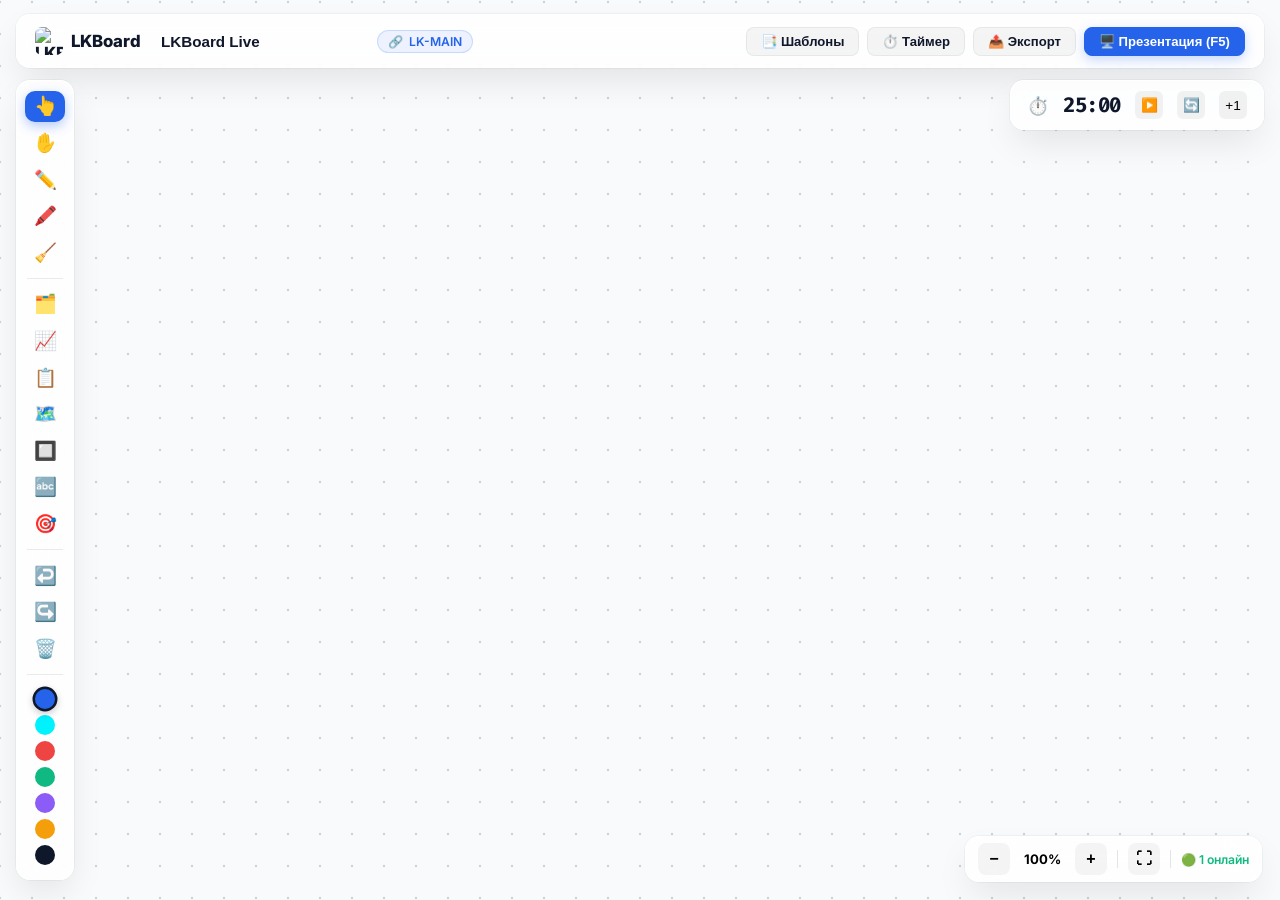
==== commit feea2fa7: "feat: implement full LKBoard Web Studio with Desmos grapher, Pomodoro chime, Kanban, select/drag, te" ====
--- a/client.html
+++ b/client.html
@@ -3,268 +3,472 @@
 <head>
     <meta charset="UTF-8">
     <meta name="viewport" content="width=device-width, initial-scale=1.0, maximum-scale=1.0, user-scalable=no">
-    <title>LKBoard Live — Комната LK-ROOM-PLACEHOLDER</title>
+    <title>LKBoard Web Studio — Бесконечная доска онлайн</title>
+    <link rel="icon" type="image/x-icon" href="/favicon.ico">
     <link rel="preconnect" href="https://fonts.googleapis.com">
     <link rel="preconnect" href="https://fonts.gstatic.com" crossorigin>
-    <link href="https://fonts.googleapis.com/css2?family=Inter:wght@400;500;600;700&display=swap" rel="stylesheet">
+    <link href="https://fonts.googleapis.com/css2?family=Inter:wght@400;500;600;700;800&family=Fira+Code:wght@500;700&display=swap" rel="stylesheet">
     <style>
-        * { box-sizing: border-box; margin: 0; padding: 0; }
-        body, html {
-            width: 100%; height: 100%;
-            overflow: hidden;
-            font-family: 'Inter', -apple-system, BlinkMacSystemFont, "Segoe UI", Roboto, sans-serif;
-            background-color: #f8fafc;
+        :root {
+            --bg-canvas: #f8fafc;
+            --glass-bg: rgba(255, 255, 255, 0.82);
+            --glass-border: rgba(255, 255, 255, 0.95);
+            --glass-shadow: 0 16px 36px -6px rgba(0, 0, 0, 0.10), 0 0 0 1px rgba(0, 0, 0, 0.04);
+            --accent: #2563eb;
+            --accent-gradient: linear-gradient(135deg, #2563eb 0%, #4facfe 100%);
+            --text-main: #0f172a;
+            --text-muted: #64748b;
+            --radius-md: 14px;
+            --radius-lg: 20px;
+        }
+
+        * {
+            box-sizing: border-box;
+            margin: 0;
+            padding: 0;
             user-select: none;
             -webkit-user-select: none;
         }
+
+        body, html {
+            width: 100%;
+            height: 100%;
+            overflow: hidden;
+            background: var(--bg-canvas);
+            font-family: 'Inter', -apple-system, BlinkMacSystemFont, sans-serif;
+            touch-action: none;
+        }
+
         #canvas {
             display: block;
             width: 100%;
             height: 100%;
-            cursor: grab;
-            touch-action: none;
-        }
-        #canvas.drawing { cursor: crosshair; }
-        #canvas.panning { cursor: grabbing; }
-
+            cursor: default;
+        }
+
+        /* Glass Panels */
         .glass-panel {
-            background: rgba(255, 255, 255, 0.88);
-            backdrop-filter: blur(20px);
-            -webkit-backdrop-filter: blur(20px);
-            border: 1px solid rgba(226, 232, 240, 0.85);
-            box-shadow: 0 10px 25px -5px rgba(0, 0, 0, 0.08), 0 8px 10px -6px rgba(0, 0, 0, 0.04);
-            border-radius: 16px;
-        }
-
+            background: var(--glass-bg);
+            backdrop-filter: blur(24px) saturate(180%);
+            -webkit-backdrop-filter: blur(24px) saturate(180%);
+            border: 1px solid var(--glass-border);
+            box-shadow: var(--glass-shadow);
+            border-radius: var(--radius-md);
+        }
+
+        /* Header Bar */
         .header {
             position: fixed;
-            top: 14px; left: 14px; right: 14px;
-            height: 52px;
+            top: 14px;
+            left: 16px;
+            right: 16px;
+            height: 54px;
+            padding: 0 18px;
             display: flex;
             align-items: center;
             justify-content: space-between;
-            padding: 0 16px;
             z-index: 100;
         }
-        .header-title {
+
+        .header-left {
             display: flex;
             align-items: center;
             gap: 12px;
         }
-        .logo-badge {
-            width: 32px; height: 32px;
-            background: linear-gradient(135deg, #0284c7, #2563eb);
+
+        .brand-pill {
+            display: flex;
+            align-items: center;
+            gap: 8px;
+            text-decoration: none;
+            color: var(--text-main);
+            font-weight: 800;
+            font-size: 1.05rem;
+        }
+
+        .brand-logo {
+            width: 28px;
+            height: 28px;
+            border-radius: 7px;
+        }
+
+        .board-title-input {
+            border: none;
+            background: transparent;
+            font-size: 0.95rem;
+            font-weight: 700;
+            color: var(--text-main);
+            padding: 4px 8px;
+            border-radius: 6px;
+            outline: none;
+            max-width: 240px;
+        }
+
+        .board-title-input:focus {
+            background: rgba(0, 0, 0, 0.04);
+        }
+
+        .room-pill {
+            font-size: 0.76rem;
+            font-weight: 600;
+            padding: 3px 10px;
+            background: rgba(37, 99, 235, 0.08);
+            border: 1px solid rgba(37, 99, 235, 0.18);
+            border-radius: 999px;
+            color: var(--accent);
+            cursor: pointer;
+            display: flex;
+            align-items: center;
+            gap: 6px;
+        }
+
+        .header-actions {
+            display: flex;
+            align-items: center;
+            gap: 8px;
+        }
+
+        .btn-header {
+            display: inline-flex;
+            align-items: center;
+            gap: 6px;
+            padding: 6px 14px;
             border-radius: 8px;
+            font-size: 0.82rem;
+            font-weight: 600;
+            background: rgba(0, 0, 0, 0.04);
+            border: 1px solid rgba(0, 0, 0, 0.06);
+            color: var(--text-main);
+            cursor: pointer;
+            transition: all 0.15s ease;
+        }
+
+        .btn-header:hover {
+            background: rgba(0, 0, 0, 0.08);
+            transform: translateY(-1px);
+        }
+
+        .btn-header.primary {
+            background: var(--accent);
+            color: #ffffff;
+            border-color: var(--accent);
+            box-shadow: 0 4px 12px rgba(37, 99, 235, 0.25);
+        }
+
+        .btn-header.primary:hover {
+            background: #1d4ed8;
+        }
+
+        /* Left Floating Main Toolbar */
+        .toolbar {
+            position: fixed;
+            left: 16px;
+            top: 80px;
+            display: flex;
+            flex-direction: column;
+            gap: 6px;
+            padding: 10px 8px;
+            z-index: 100;
+            max-height: calc(100vh - 100px);
+            overflow-y: auto;
+        }
+
+        .tool-btn {
+            width: 40px;
+            height: 40px;
+            border-radius: 10px;
+            border: none;
+            background: transparent;
+            font-size: 1.15rem;
             display: flex;
             align-items: center;
             justify-content: center;
-            color: #fff;
-            font-weight: 800;
-            font-size: 14px;
-            box-shadow: 0 2px 8px rgba(37, 99, 235, 0.35);
-        }
-        .board-title {
-            font-weight: 700;
-            font-size: 15px;
-            color: #0f172a;
-            letter-spacing: -0.2px;
-        }
-        .room-badge {
-            font-size: 11px;
-            color: #64748b;
-        }
-
-        .header-actions {
+            cursor: pointer;
+            color: var(--text-main);
+            transition: all 0.15s ease;
+            position: relative;
+        }
+
+        .tool-btn:hover {
+            background: rgba(0, 0, 0, 0.06);
+            transform: scale(1.05);
+        }
+
+        .tool-btn.active {
+            background: var(--accent);
+            color: #ffffff;
+            box-shadow: 0 4px 12px rgba(37, 99, 235, 0.35);
+        }
+
+        .tool-divider {
+            height: 1px;
+            background: rgba(0, 0, 0, 0.08);
+            margin: 4px 2px;
+        }
+
+        /* Color Palette in Toolbar */
+        .palette-group {
             display: flex;
+            flex-direction: column;
+            gap: 6px;
             align-items: center;
-            gap: 10px;
-        }
-        .peers-pill {
+            padding: 4px 0;
+        }
+
+        .color-dot {
+            width: 20px;
+            height: 20px;
+            border-radius: 50%;
+            cursor: pointer;
+            border: 2px solid transparent;
+            transition: transform 0.15s ease;
+        }
+
+        .color-dot:hover {
+            transform: scale(1.2);
+        }
+
+        .color-dot.active {
+            border-color: #0f172a;
+            transform: scale(1.25);
+            box-shadow: 0 2px 6px rgba(0, 0, 0, 0.2);
+        }
+
+        /* Zoom & View Controls */
+        .bottom-bar {
+            position: fixed;
+            bottom: 18px;
+            right: 18px;
             display: flex;
             align-items: center;
             gap: 6px;
-            padding: 5px 12px;
-            border-radius: 20px;
-            font-size: 12px;
-            font-weight: 600;
-            background: #f1f5f9;
-            color: #475569;
-        }
-        .status-pill {
-            display: flex;
-            align-items: center;
-            gap: 8px;
-            padding: 6px 14px;
-            border-radius: 20px;
-            font-size: 12px;
-            font-weight: 600;
-            background: rgba(16, 185, 129, 0.12);
-            color: #059669;
-            border: 1px solid rgba(16, 185, 129, 0.25);
-            transition: all 0.2s ease;
-        }
-        .status-dot {
-            width: 8px; height: 8px;
-            border-radius: 50%;
-            background: #10b981;
-            animation: pulse 2s infinite;
-        }
-        @keyframes pulse {
-            0% { transform: scale(0.95); box-shadow: 0 0 0 0 rgba(16, 185, 129, 0.7); }
-            70% { transform: scale(1); box-shadow: 0 0 0 6px rgba(16, 185, 129, 0); }
-            100% { transform: scale(0.95); box-shadow: 0 0 0 0 rgba(16, 185, 129, 0); }
-        }
-
-        .toolbar {
-            position: fixed;
-            bottom: 20px;
-            left: 50%;
-            transform: translateX(-50%);
-            display: flex;
-            align-items: center;
-            gap: 6px;
-            padding: 6px 10px;
+            padding: 6px 12px;
             z-index: 100;
         }
-        .tool-btn {
-            display: flex;
-            align-items: center;
-            justify-content: center;
-            width: 42px; height: 42px;
-            border-radius: 10px;
-            border: none;
-            background: transparent;
-            color: #475569;
-            font-size: 18px;
-            cursor: pointer;
-            transition: all 0.15s ease;
-        }
-        .tool-btn:hover {
-            background: rgba(0, 0, 0, 0.05);
-            color: #0f172a;
-        }
-        .tool-btn.active {
-            background: #0284c7;
-            color: #ffffff;
-            box-shadow: 0 4px 12px rgba(2, 132, 199, 0.35);
-        }
-        .tool-divider {
-            width: 1px; height: 24px;
-            background: rgba(0, 0, 0, 0.1);
-            margin: 0 2px;
-        }
-
-        .color-palette {
-            display: flex;
-            align-items: center;
-            gap: 6px;
-            margin: 0 4px;
-        }
-        .color-dot {
-            width: 20px; height: 20px;
-            border-radius: 50%;
-            cursor: pointer;
-            border: 2px solid #ffffff;
-            box-shadow: 0 1px 3px rgba(0, 0, 0, 0.2);
-            transition: transform 0.12s;
-        }
-        .color-dot:hover { transform: scale(1.2); }
-        .color-dot.active {
-            outline: 2px solid #0284c7;
-            outline-offset: 1px;
-            transform: scale(1.15);
-        }
-
-        .zoom-controls {
-            position: fixed;
-            bottom: 20px;
-            right: 20px;
-            display: flex;
-            align-items: center;
-            gap: 4px;
-            padding: 4px 8px;
-            z-index: 100;
-        }
+
         .zoom-btn {
-            width: 32px; height: 32px;
+            width: 32px;
+            height: 32px;
             border-radius: 8px;
             border: none;
-            background: transparent;
-            color: #334155;
-            font-size: 15px;
+            background: rgba(0, 0, 0, 0.04);
+            font-size: 1rem;
             font-weight: 700;
             cursor: pointer;
             display: flex;
             align-items: center;
             justify-content: center;
-            transition: background 0.15s;
-        }
-        .zoom-btn:hover { background: rgba(0, 0, 0, 0.06); }
-        .zoom-value {
-            font-size: 12px;
-            font-weight: 600;
-            color: #475569;
-            min-width: 46px;
+        }
+
+        .zoom-btn:hover {
+            background: rgba(0, 0, 0, 0.08);
+        }
+
+        .zoom-display {
+            font-size: 0.82rem;
+            font-weight: 700;
+            padding: 0 8px;
+            min-width: 50px;
             text-align: center;
             cursor: pointer;
-            padding: 2px 4px;
-            border-radius: 4px;
-        }
-        .zoom-value:hover { background: rgba(0, 0, 0, 0.05); }
-
+        }
+
+        /* Floating Pomodoro Workshop Timer */
+        .timer-widget {
+            position: fixed;
+            top: 80px;
+            right: 16px;
+            padding: 10px 16px;
+            display: flex;
+            align-items: center;
+            gap: 14px;
+            z-index: 100;
+            transition: all 0.2s ease;
+        }
+
+        .timer-clock {
+            font-family: 'Fira Code', monospace;
+            font-size: 1.3rem;
+            font-weight: 800;
+            color: var(--text-main);
+            letter-spacing: -0.02em;
+        }
+
+        .timer-btn {
+            border: none;
+            background: rgba(0, 0, 0, 0.05);
+            width: 28px;
+            height: 28px;
+            border-radius: 6px;
+            cursor: pointer;
+            display: flex;
+            align-items: center;
+            justify-content: center;
+            font-size: 0.85rem;
+        }
+
+        .timer-btn:hover {
+            background: rgba(0, 0, 0, 0.1);
+        }
+
+        /* Modals & Dialogs */
+        .modal-overlay {
+            position: fixed;
+            inset: 0;
+            background: rgba(15, 23, 42, 0.4);
+            backdrop-filter: blur(8px);
+            display: none;
+            align-items: center;
+            justify-content: center;
+            z-index: 200;
+        }
+
+        .modal-overlay.open {
+            display: flex;
+        }
+
+        .modal-card {
+            width: 100%;
+            max-width: 480px;
+            padding: 24px;
+            background: #ffffff;
+            border-radius: var(--radius-lg);
+            box-shadow: 0 25px 60px rgba(0, 0, 0, 0.2);
+            animation: modalPop 0.2s cubic-bezier(0.16, 1, 0.3, 1);
+        }
+
+        @keyframes modalPop {
+            from { transform: scale(0.92); opacity: 0; }
+            to { transform: scale(1); opacity: 1; }
+        }
+
+        .modal-header {
+            display: flex;
+            justify-content: space-between;
+            align-items: center;
+            margin-bottom: 16px;
+        }
+
+        .modal-title {
+            font-size: 1.15rem;
+            font-weight: 800;
+            color: var(--text-main);
+        }
+
+        .modal-close {
+            background: transparent;
+            border: none;
+            font-size: 1.2rem;
+            cursor: pointer;
+            color: var(--text-muted);
+        }
+
+        .modal-input {
+            width: 100%;
+            padding: 10px 14px;
+            border: 1px solid #cbd5e1;
+            border-radius: 8px;
+            font-size: 0.95rem;
+            margin-bottom: 12px;
+            outline: none;
+            font-family: inherit;
+        }
+
+        .modal-input:focus {
+            border-color: var(--accent);
+            box-shadow: 0 0 0 3px rgba(37, 99, 235, 0.15);
+        }
+
+        .modal-actions {
+            display: flex;
+            justify-content: flex-end;
+            gap: 10px;
+            margin-top: 16px;
+        }
+
+        /* Toast Notifications */
         .toast {
             position: fixed;
-            bottom: 84px;
+            bottom: 24px;
             left: 50%;
-            transform: translateX(-50%) translateY(20px);
+            transform: translateX(-50%) translateY(50px);
+            background: #0f172a;
+            color: #ffffff;
+            padding: 10px 20px;
+            border-radius: 999px;
+            font-size: 0.84rem;
+            font-weight: 600;
+            box-shadow: 0 10px 30px rgba(0, 0, 0, 0.3);
+            pointer-events: none;
             opacity: 0;
-            background: rgba(15, 23, 42, 0.90);
-            color: #fff;
-            padding: 9px 18px;
-            border-radius: 20px;
-            font-size: 13px;
-            font-weight: 500;
-            pointer-events: none;
-            transition: all 0.25s cubic-bezier(0.16, 1, 0.3, 1);
-            z-index: 200;
-        }
+            transition: all 0.25s var(--ease-spring);
+            z-index: 300;
+        }
+
         .toast.show {
             transform: translateX(-50%) translateY(0);
             opacity: 1;
         }
+
+        /* Presentation Mode */
+        body.presentation-mode .header,
+        body.presentation-mode .toolbar,
+        body.presentation-mode .bottom-bar {
+            display: none !important;
+        }
     </style>
 </head>
 <body>
+
+    <!-- Infinite Inking Canvas -->
+    <canvas id="canvas"></canvas>
+
+    <!-- Header Glass Bar -->
     <div class="header glass-panel">
-        <div class="header-title">
-            <div class="logo-badge">LK</div>
-            <div>
-                <div class="board-title" id="boardTitle">LKBoard Live</div>
-                <div class="room-badge">Комната: <b id="roomCodeText">LK-ROOM-PLACEHOLDER</b></div>
+        <div class="header-left">
+            <a href="/" class="brand-pill">
+                <img src="/images/logo.png" alt="LKBoard" class="brand-logo">
+                <span>LKBoard</span>
+            </a>
+            <input type="text" id="boardTitleInput" class="board-title-input" value="LKBoard Live" title="Нажмите, чтобы переименовать доску">
+            <div class="room-pill" id="btnShareRoom" title="Скопировать ссылку для совместной работы">
+                <span>🔗</span>
+                <span id="roomCodeText">LK-ROOM-PLACEHOLDER</span>
             </div>
         </div>
 
         <div class="header-actions">
-            <div class="peers-pill" id="peersPill">👥 1 онлайн</div>
-            <div class="status-pill" id="statusPill">
-                <div class="status-dot"></div>
-                <span id="statusText">Подключение...</span>
-            </div>
+            <button class="btn-header" id="btnTemplates" title="Готовые шаблоны создания доски">📑 Шаблоны</button>
+            <button class="btn-header" id="btnToggleTimer" title="Плавающий таймер Pomodoro">⏱️ Таймер</button>
+            <button class="btn-header" id="btnExport" title="Экспорт доски в изображение или PDF">📤 Экспорт</button>
+            <button class="btn-header primary" id="btnPresentation" title="Полноэкранный режим презентации (F5)">🖥️ Презентация (F5)</button>
         </div>
     </div>
 
-    <canvas id="canvas"></canvas>
-
+    <!-- Left Main Tool & Inking Toolbar -->
     <div class="toolbar glass-panel">
-        <button class="tool-btn active" id="toolHand" title="Перемещение (Рука)">✋</button>
-        <button class="tool-btn" id="toolPen" title="Перо рисования">✏️</button>
-        <button class="tool-btn" id="toolSticky" title="Создать стикер с To-Do">🗂️</button>
-        <button class="tool-btn" id="toolLaser" title="Лазерная указка">🎯</button>
-
+        <button class="tool-btn active" id="toolSelect" title="Выделение и перемещение (V)">👆</button>
+        <button class="tool-btn" id="toolHand" title="Панорамирование холста (H)">✋</button>
+        <button class="tool-btn" id="toolPen" title="Стилус / Перо (P)">✏️</button>
+        <button class="tool-btn" id="toolHighlighter" title="Маркер (Q)">🖍️</button>
+        <button class="tool-btn" id="toolEraser" title="Ластик (E)">🧹</button>
         <div class="tool-divider"></div>
-
-        <div class="color-palette">
-            <div class="color-dot active" style="background: #0284c7;" data-color="#0284c7"></div>
+        <button class="tool-btn" id="toolSticky" title="Создать стикер To-Do (S)">🗂️</button>
+        <button class="tool-btn" id="toolDesmos" title="График функции Desmos (G)">📈</button>
+        <button class="tool-btn" id="toolKanban" title="Канбан-доска (K)">📋</button>
+        <button class="tool-btn" id="toolMilestone" title="Карточка вехи (M)">🗺️</button>
+        <button class="tool-btn" id="toolShape" title="Фигуры (R)">🔲</button>
+        <button class="tool-btn" id="toolText" title="Текстовый блок (T)">🔤</button>
+        <button class="tool-btn" id="toolLaser" title="Лазерная указка (L)">🎯</button>
+        <div class="tool-divider"></div>
+        <button class="tool-btn" id="btnUndo" title="Отменить (Ctrl+Z)">↩️</button>
+        <button class="tool-btn" id="btnRedo" title="Повторить (Ctrl+Y)">↪️</button>
+        <button class="tool-btn" id="btnDelete" title="Удалить выделенное (Del)" style="color: #ef4444;">🗑️</button>
+        <div class="tool-divider"></div>
+        <!-- Color Palette -->
+        <div class="palette-group">
+            <div class="color-dot active" style="background: #2563eb;" data-color="#2563eb"></div>
+            <div class="color-dot" style="background: #00f2fe;" data-color="#00f2fe"></div>
             <div class="color-dot" style="background: #ef4444;" data-color="#ef4444"></div>
             <div class="color-dot" style="background: #10b981;" data-color="#10b981"></div>
             <div class="color-dot" style="background: #8b5cf6;" data-color="#8b5cf6"></div>
@@ -273,31 +477,164 @@
         </div>
     </div>
 
-    <div class="zoom-controls glass-panel">
+    <!-- Floating Pomodoro Workshop Timer -->
+    <div class="timer-widget glass-panel" id="timerWidget">
+        <span style="font-size: 1.1rem;">⏱️</span>
+        <div class="timer-clock" id="timerClock">25:00</div>
+        <button class="timer-btn" id="btnTimerPlay" title="Старт / Пауза">▶️</button>
+        <button class="timer-btn" id="btnTimerReset" title="Сброс на 25 минут">🔄</button>
+        <button class="timer-btn" id="btnTimerAdd" title="+1 минута">+1</button>
+    </div>
+
+    <!-- Bottom Zoom Controls -->
+    <div class="bottom-bar glass-panel">
         <button class="zoom-btn" id="btnZoomOut" title="Уменьшить">−</button>
-        <span class="zoom-value" id="zoomValue" title="Сбросить на 100%">100%</span>
+        <span class="zoom-display" id="zoomValue" title="Сбросить масштаб">100%</span>
         <button class="zoom-btn" id="btnZoomIn" title="Увеличить">+</button>
-        <div class="tool-divider"></div>
-        <button class="zoom-btn" id="btnFit" title="Показать всё (Fit to Screen)">⊡</button>
+        <div style="width: 1px; height: 18px; background: rgba(0,0,0,0.1); margin: 0 4px;"></div>
+        <button class="zoom-btn" id="btnFit" title="Подогнать под всё содержимое (Ctrl+1)">⛶</button>
+        <div style="width: 1px; height: 18px; background: rgba(0,0,0,0.1); margin: 0 4px;"></div>
+        <span id="peersCountText" style="font-size: 0.76rem; font-weight: 600; color: #10b981;">🟢 1 онлайн</span>
     </div>
 
-    <div class="toast" id="toast">Стикер создан</div>
-
+    <!-- Modals -->
+
+    <!-- Modal: Desmos Math Graph -->
+    <div class="modal-overlay" id="modalGraph">
+        <div class="modal-card">
+            <div class="modal-header">
+                <div class="modal-title">📈 Вставить график функции (Desmos)</div>
+                <button class="modal-close" onclick="closeModal('modalGraph')">✕</button>
+            </div>
+            <label style="font-size: 0.85rem; font-weight: 600; color: #475569; display: block; margin-bottom: 6px;">Уравнение функции f(x):</label>
+            <input type="text" id="inputGraphFormula" class="modal-input" value="sin(x) * 2" placeholder="Например: sin(x) + cos(2*x)">
+            <div style="display: flex; gap: 6px; flex-wrap: wrap; margin-bottom: 14px;">
+                <button class="btn-header" onclick="setGraphPreset('sin(x) * 2')">sin(x) * 2</button>
+                <button class="btn-header" onclick="setGraphPreset('x^2 - 4')">x² - 4</button>
+                <button class="btn-header" onclick="setGraphPreset('x^3 - 3*x')">x³ - 3x</button>
+                <button class="btn-header" onclick="setGraphPreset('sqrt(abs(x))')">sqrt(|x|)</button>
+            </div>
+            <div style="display: grid; grid-template-columns: 1fr 1fr; gap: 10px;">
+                <div>
+                    <label style="font-size: 0.8rem; color: #64748b;">X min:</label>
+                    <input type="number" id="inputGraphXMin" class="modal-input" value="-10">
+                </div>
+                <div>
+                    <label style="font-size: 0.8rem; color: #64748b;">X max:</label>
+                    <input type="number" id="inputGraphXMax" class="modal-input" value="10">
+                </div>
+            </div>
+            <div class="modal-actions">
+                <button class="btn-header" onclick="closeModal('modalGraph')">Отмена</button>
+                <button class="btn-header primary" id="btnConfirmGraph">Вставить на доску</button>
+            </div>
+        </div>
+    </div>
+
+    <!-- Modal: Sticky Note Editor -->
+    <div class="modal-overlay" id="modalSticky">
+        <div class="modal-card">
+            <div class="modal-header">
+                <div class="modal-title">🗂️ Редактор стикера</div>
+                <button class="modal-close" onclick="closeModal('modalSticky')">✕</button>
+            </div>
+            <textarea id="inputStickyText" class="modal-input" style="height: 140px; resize: none;"></textarea>
+            <div style="display: flex; gap: 8px; margin-bottom: 12px;">
+                <div class="color-dot active" style="background: #fef08a;" onclick="selectStickyColor(0xFFFEF08A)"></div>
+                <div class="color-dot" style="background: #bbf7d0;" onclick="selectStickyColor(0xFFBBF7D0)"></div>
+                <div class="color-dot" style="background: #bae6fd;" onclick="selectStickyColor(0xFFBAE6FD)"></div>
+                <div class="color-dot" style="background: #fed7aa;" onclick="selectStickyColor(0xFFFED7AA)"></div>
+                <div class="color-dot" style="background: #fbcfe8;" onclick="selectStickyColor(0xFFFBCFE8)"></div>
+            </div>
+            <div class="modal-actions">
+                <button class="btn-header" onclick="closeModal('modalSticky')">Отмена</button>
+                <button class="btn-header primary" id="btnSaveSticky">Сохранить</button>
+            </div>
+        </div>
+    </div>
+
+    <!-- Modal: Templates Generator -->
+    <div class="modal-overlay" id="modalTemplates">
+        <div class="modal-card" style="max-width: 540px;">
+            <div class="modal-header">
+                <div class="modal-title">📑 Выберите готовый шаблон</div>
+                <button class="modal-close" onclick="closeModal('modalTemplates')">✕</button>
+            </div>
+            <div style="display: grid; grid-template-columns: 1fr 1fr; gap: 12px;">
+                <div class="glass-panel" style="padding: 16px; cursor: pointer;" onclick="loadTemplate('math')">
+                    <div style="font-size: 1.4rem; margin-bottom: 6px;">📈</div>
+                    <div style="font-weight: 700; font-size: 0.95rem;">Математика (Desmos)</div>
+                    <div style="font-size: 0.78rem; color: #64748b;">Тригонометрия, полиномы и памятка формул</div>
+                </div>
+                <div class="glass-panel" style="padding: 16px; cursor: pointer;" onclick="loadTemplate('kanban')">
+                    <div style="font-size: 1.4rem; margin-bottom: 6px;">📋</div>
+                    <div style="font-weight: 700; font-size: 0.95rem;">Канбан-спринт</div>
+                    <div style="font-size: 0.78rem; color: #64748b;">4 колонки этапов и карточки задач</div>
+                </div>
+                <div class="glass-panel" style="padding: 16px; cursor: pointer;" onclick="loadTemplate('roadmap')">
+                    <div style="font-size: 1.4rem; margin-bottom: 6px;">🗺️</div>
+                    <div style="font-weight: 700; font-size: 0.95rem;">Дорожная карта (Roadmap)</div>
+                    <div style="font-size: 0.78rem; color: #64748b;">Кварталы Q1–Q3, вехи и зависимости</div>
+                </div>
+                <div class="glass-panel" style="padding: 16px; cursor: pointer;" onclick="loadTemplate('blank')">
+                    <div style="font-size: 1.4rem; margin-bottom: 6px;">📄</div>
+                    <div style="font-weight: 700; font-size: 0.95rem;">Чистый холст</div>
+                    <div style="font-size: 0.78rem; color: #64748b;">Очистить доску и начать с чистого листа</div>
+                </div>
+            </div>
+        </div>
+    </div>
+
+    <!-- Modal: Export -->
+    <div class="modal-overlay" id="modalExport">
+        <div class="modal-card">
+            <div class="modal-header">
+                <div class="modal-title">📤 Экспорт доски</div>
+                <button class="modal-close" onclick="closeModal('modalExport')">✕</button>
+            </div>
+            <div style="display: flex; flex-direction: column; gap: 10px;">
+                <button class="btn-header" style="justify-content: flex-start; padding: 12px;" onclick="exportAsPNG()">
+                    <span>🖼️</span> <span>Экспорт в изображение PNG (4K)</span>
+                </button>
+                <button class="btn-header" style="justify-content: flex-start; padding: 12px;" onclick="copyBoardToClipboard()">
+                    <span>📋</span> <span>Скопировать снимок в буфер обмена</span>
+                </button>
+                <button class="btn-header" style="justify-content: flex-start; padding: 12px;" onclick="exportAsJSON()">
+                    <span>💾</span> <span>Сохранить файл проекта (.lkboard)</span>
+                </button>
+            </div>
+        </div>
+    </div>
+
+    <div class="toast" id="toast">Действие выполнено</div>
+
+    <!-- Core Web Studio Engine -->
     <script>
-        const roomCode = "LK-ROOM-PLACEHOLDER";
+        // Parameters & State
+        const urlParams = new URLSearchParams(window.location.search);
+        const roomCode = urlParams.get('room') || 'LK-MAIN';
+        document.getElementById('roomCodeText').textContent = roomCode;
+
+        let clientId = 'web-' + Math.random().toString(36).substring(2, 9);
+        let clientName = 'Участник ' + Math.floor(100 + Math.random() * 900);
+
         let elements = {};
-        let activeTool = 'hand';
-        let currentColor = '#0284c7';
-        let panX = 0, panY = 0;
+        let selectedElementId = null;
+        let isDraggingElement = false;
+        let dragOffsetX = 0;
+        let dragOffsetY = 0;
+
         let scale = 1.0;
-        let isDragging = false;
-        let dragStartX = 0, dragStartY = 0;
+        let panX = window.innerWidth / 2;
+        let panY = window.innerHeight / 2;
+
+        let activeTool = 'select';
+        let currentColor = '#2563eb';
+        let currentWidth = 3.5;
+
+        let isDrawing = false;
         let currentStroke = null;
         let remotePointers = {};
-        let hasInitialFit = false;
-
-        const clientId = 'web-' + Math.random().toString(36).substring(2, 9);
-        const clientName = 'Участник ' + Math.floor(100 + Math.random() * 900);
 
         const canvas = document.getElementById('canvas');
         const ctx = canvas.getContext('2d');
@@ -313,17 +650,11 @@
         resizeCanvas();
 
         function worldToScreen(wx, wy) {
-            return {
-                x: wx * scale + panX,
-                y: wy * scale + panY
-            };
+            return { x: wx * scale + panX, y: wy * scale + panY };
         }
 
         function screenToWorld(sx, sy) {
-            return {
-                x: (sx - panX) / scale,
-                y: (sy - panY) / scale
-            };
+            return { x: (sx - panX) / scale, y: (sy - panY) / scale };
         }
 
         function roundRect(ctx, x, y, w, h, r) {
@@ -340,6 +671,15 @@
             ctx.arcTo(x, y + h, x, y, r);
             ctx.arcTo(x, y, x + w, y, r);
             ctx.closePath();
+        }
+
+        function hexToColor(hex) {
+            if (typeof hex === 'string') return hex;
+            if (typeof hex === 'number') {
+                const clean = (hex & 0xFFFFFF).toString(16).padStart(6, '0');
+                return '#' + clean;
+            }
+            return '#2563eb';
         }
 
         function updateZoomPill() {
@@ -359,40 +699,31 @@
 
             let minX = Infinity, minY = Infinity, maxX = -Infinity, maxY = -Infinity;
             for (const el of list) {
-                let ex = el.x !== undefined ? el.x : 0;
-                let ey = el.y !== undefined ? el.y : 0;
-                let ew = el.width !== undefined ? el.width : 200;
-                let eh = el.height !== undefined ? el.height : 100;
-
+                let ex = el.x || 0, ey = el.y || 0, ew = el.width || 200, eh = el.height || 100;
                 if (el.points && el.points.length > 0) {
                     for (const p of el.points) {
-                        minX = Math.min(minX, p.x);
-                        minY = Math.min(minY, p.y);
-                        maxX = Math.max(maxX, p.x);
-                        maxY = Math.max(maxY, p.y);
+                        minX = Math.min(minX, p.x); minY = Math.min(minY, p.y);
+                        maxX = Math.max(maxX, p.x); maxY = Math.max(maxY, p.y);
                     }
                 } else {
-                    minX = Math.min(minX, ex);
-                    minY = Math.min(minY, ey);
-                    maxX = Math.max(maxX, ex + ew);
-                    maxY = Math.max(maxY, ey + eh);
+                    minX = Math.min(minX, ex); minY = Math.min(minY, ey);
+                    maxX = Math.max(maxX, ex + ew); maxY = Math.max(maxY, ey + eh);
                 }
             }
 
-            const boxW = Math.max(maxX - minX, 120);
-            const boxH = Math.max(maxY - minY, 120);
-            const padX = 80;
-            const padY = 120;
-            const availW = Math.max(window.innerWidth - padX * 2, 200);
-            const availH = Math.max(window.innerHeight - padY * 2, 200);
-
-            scale = Math.max(0.15, Math.min(availW / boxW, availH / boxH, 1.25));
+            const boxW = Math.max(maxX - minX, 100);
+            const boxH = Math.max(maxY - minY, 100);
+            const availW = Math.max(window.innerWidth - 160, 200);
+            const availH = Math.max(window.innerHeight - 200, 200);
+
+            scale = Math.max(0.2, Math.min(availW / boxW, availH / boxH, 1.4));
             panX = (window.innerWidth - boxW * scale) / 2 - minX * scale;
             panY = (window.innerHeight - boxH * scale) / 2 - minY * scale;
             render();
             updateZoomPill();
         }
 
+        // Main Render Loop
         function render() {
             const dpr = window.devicePixelRatio;
             ctx.save();
@@ -407,6 +738,19 @@
             const sorted = Object.values(elements).sort((a, b) => (a.zIndex || 0) - (b.zIndex || 0));
             for (const el of sorted) {
                 drawElement(el);
+            }
+
+            // Draw selection box
+            if (selectedElementId && elements[selectedElementId]) {
+                const sel = elements[selectedElementId];
+                const sx = sel.x, sy = sel.y, sw = sel.width || 200, sh = sel.height || 100;
+                ctx.save();
+                ctx.strokeStyle = '#2563eb';
+                ctx.lineWidth = 2 / scale;
+                ctx.setLineDash([6 / scale, 6 / scale]);
+                roundRect(ctx, sx - 6, sy - 6, sw + 12, sh + 12, 10);
+                ctx.stroke();
+                ctx.restore();
             }
 
             if (currentStroke && currentStroke.points && currentStroke.points.length > 1) {
@@ -443,44 +787,26 @@
         function drawElement(el) {
             ctx.save();
             const type = el.type;
-            if (type === 'drawing_path' || el.points) {
-                drawStroke(el);
-            } else if (type === 'sticky_note' || (el.text !== undefined && el.colorHex !== undefined && type !== 'text')) {
-                drawSticky(el);
-            } else if (type === 'milestone_card' || el.status !== undefined) {
-                drawMilestone(el);
-            } else if (type === 'kanban_board') {
-                drawKanban(el);
-            } else if (type === 'document_frame' || el.totalPages !== undefined || el.currentPageIndex !== undefined) {
-                drawDocumentFrame(el);
-            } else if (type === 'function_graph' || el.expressions !== undefined) {
-                drawFunctionGraph(el);
-            } else if (type === 'connector' || el.startElementId !== undefined) {
-                drawConnector(el);
-            } else if (type === 'shape' || el.shapeType !== undefined) {
-                drawShape(el);
-            } else if (type === 'text') {
-                drawText(el);
-            }
+            if (type === 'drawing_path' || el.points) drawStroke(el);
+            else if (type === 'sticky_note' || (el.text && el.colorHex && type !== 'text')) drawSticky(el);
+            else if (type === 'milestone_card' || el.status !== undefined) drawMilestone(el);
+            else if (type === 'kanban_board') drawKanban(el);
+            else if (type === 'function_graph' || el.expressions !== undefined) drawFunctionGraph(el);
+            else if (type === 'shape' || el.shapeType !== undefined) drawShape(el);
+            else if (type === 'connector' || el.startPoint !== undefined) drawConnector(el);
+            else if (type === 'text') drawText(el);
             ctx.restore();
         }
 
         function drawStroke(s) {
             if (!s.points || s.points.length < 1) return;
             ctx.beginPath();
-            const color = s.strokeColorHex ? hexToColor(s.strokeColorHex) : (s.color || '#0284c7');
+            const color = s.strokeColorHex ? hexToColor(s.strokeColorHex) : (s.color || '#2563eb');
             ctx.strokeStyle = s.isHighlighter ? (color + '55') : color;
             ctx.lineWidth = s.strokeWidth || 3.5;
             ctx.lineCap = 'round';
             ctx.lineJoin = 'round';
 
-            if (s.points.length === 1) {
-                ctx.arc(s.points[0].x, s.points[0].y, ctx.lineWidth / 2, 0, Math.PI * 2);
-                ctx.fillStyle = ctx.strokeStyle;
-                ctx.fill();
-                return;
-            }
-
             ctx.moveTo(s.points[0].x, s.points[0].y);
             for (let i = 1; i < s.points.length; i++) {
                 ctx.lineTo(s.points[i].x, s.points[i].y);
@@ -492,7 +818,6 @@
             const x = note.x, y = note.y, w = note.width || 210, h = note.height || 210;
             const bg = note.colorHex ? hexToColor(note.colorHex) : '#fef08a';
 
-            // Shadow
             ctx.shadowColor = 'rgba(0, 0, 0, 0.08)';
             ctx.shadowBlur = 12;
             ctx.shadowOffsetY = 4;
@@ -501,21 +826,15 @@
             ctx.fill();
             ctx.shadowColor = 'transparent';
 
-            // Paper peel fold at bottom right
-            const fold = Math.min(22, w * 0.12);
+            // Paper peel fold
+            const fold = Math.min(20, w * 0.12);
             ctx.beginPath();
             ctx.moveTo(x + w - fold, y + h);
             ctx.lineTo(x + w, y + h - fold);
             ctx.lineTo(x + w - fold, y + h - fold);
             ctx.closePath();
-            ctx.fillStyle = 'rgba(0,0,0,0.06)';
+            ctx.fillStyle = 'rgba(0,0,0,0.08)';
             ctx.fill();
-
-            // Border
-            ctx.strokeStyle = 'rgba(0,0,0,0.06)';
-            ctx.lineWidth = 1;
-            roundRect(ctx, x, y, w, h, 14);
-            ctx.stroke();
 
             // Text & Checkboxes
             const text = note.text || '';
@@ -574,239 +893,36 @@
             }
         }
 
-        function drawMilestone(card) {
-            const x = card.x, y = card.y, w = card.width || 280, h = card.height || 160;
-            const cr = 14;
-
-            // Card background & soft shadow
-            ctx.shadowColor = 'rgba(0, 0, 0, 0.07)';
-            ctx.shadowBlur = 14;
-            ctx.shadowOffsetY = 4;
+        function drawFunctionGraph(g) {
+            const x = g.x, y = g.y, w = g.width || 420, h = g.height || 320;
+            ctx.shadowColor = 'rgba(0, 0, 0, 0.08)';
+            ctx.shadowBlur = 16;
             ctx.fillStyle = '#ffffff';
-            roundRect(ctx, x, y, w, h, cr);
+            roundRect(ctx, x, y, w, h, 16);
             ctx.fill();
             ctx.shadowColor = 'transparent';
 
             ctx.strokeStyle = '#e2e8f0';
             ctx.lineWidth = 1.2;
-            roundRect(ctx, x, y, w, h, cr);
+            roundRect(ctx, x, y, w, h, 16);
             ctx.stroke();
 
-            // Status color stripe
-            const statusKey = (card.status && card.status.label) ? card.status.label : (card.status || 'В работе');
-            let statusColor = '#3b82f6';
-            let statusLabel = 'В работе';
-            let statusIcon = '🟡';
-
-            if (statusKey.includes('Готово') || statusKey === 'DONE') {
-                statusColor = '#10b981'; statusLabel = 'Готово'; statusIcon = '🟢';
-            } else if (statusKey.includes('Бэклог') || statusKey === 'BACKLOG') {
-                statusColor = '#ef4444'; statusLabel = 'Бэклог'; statusIcon = '🔴';
-            } else if (statusKey.includes('ревью') || statusKey.includes('согласовании') || statusKey === 'IN_REVIEW') {
-                statusColor = '#8b5cf6'; statusLabel = 'На ревью'; statusIcon = '🟣';
-            }
-
-            ctx.fillStyle = statusColor;
-            roundRect(ctx, x, y, 6, h, 6);
-            ctx.fill();
-
-            // Status Badge
-            ctx.fillStyle = statusColor + '1a';
-            roundRect(ctx, x + 16, y + 14, 110, 22, 6);
-            ctx.fill();
-            ctx.fillStyle = statusColor;
-            ctx.font = 'bold 11px Inter, sans-serif';
-            ctx.fillText(statusIcon + ' ' + statusLabel, x + 24, y + 29);
-
-            // Due Date
-            if (card.dueDate) {
-                ctx.fillStyle = '#64748b';
-                ctx.font = '500 11px Inter, sans-serif';
-                ctx.fillText('📅 ' + card.dueDate, x + w - 95, y + 29);
-            }
-
-            // Title
+            // Header
             ctx.fillStyle = '#0f172a';
-            ctx.font = 'bold 14px Inter, sans-serif';
-            ctx.fillText(card.title || 'Веха проекта', x + 16, y + 60);
-
-            // Description
-            if (card.description) {
-                ctx.fillStyle = '#64748b';
-                ctx.font = '11px Inter, sans-serif';
-                ctx.fillText(card.description.substring(0, 36) + (card.description.length > 36 ? '...' : ''), x + 16, y + 80);
-            }
-
-            // Progress bar
-            const prog = Math.max(0, Math.min(1, card.progress !== undefined ? card.progress : 0.5));
-            const barY = y + h - 32;
-            const barW = w - 75;
-            ctx.fillStyle = '#e2e8f0';
-            roundRect(ctx, x + 16, barY, barW, 6, 3);
-            ctx.fill();
-
-            if (prog > 0) {
-                ctx.fillStyle = statusColor;
-                roundRect(ctx, x + 16, barY, barW * prog, 6, 3);
-                ctx.fill();
-            }
-
-            ctx.fillStyle = statusColor;
-            ctx.font = 'bold 10px Inter, sans-serif';
-            ctx.fillText(Math.round(prog * 100) + '%', x + 16 + barW + 8, barY + 6);
-        }
-
-        function drawKanban(k) {
-            const x = k.x, y = k.y, w = k.width || 1000, h = k.height || 620;
-            const kScale = Math.min(3.5, Math.max(0.6, w / 1000));
-            const headH = Math.max(36, 46 * kScale);
-            const colHeadH = Math.max(28, 38 * kScale);
-
-            ctx.shadowColor = 'rgba(0, 0, 0, 0.08)';
-            ctx.shadowBlur = 18;
-            ctx.shadowOffsetY = 6;
-            ctx.fillStyle = '#f8fafc';
-            roundRect(ctx, x, y, w, h, 16 * kScale);
-            ctx.fill();
-            ctx.shadowColor = 'transparent';
-
-            ctx.strokeStyle = '#cbd5e1';
-            ctx.lineWidth = 1.5 * kScale;
-            roundRect(ctx, x, y, w, h, 16 * kScale);
-            ctx.stroke();
-
-            // Header
-            ctx.fillStyle = '#f1f5f9';
-            roundRect(ctx, x, y, w, headH, 16 * kScale);
-            ctx.fill();
-            ctx.fillRect(x, y + headH - 10 * kScale, w, 10 * kScale);
-            ctx.strokeStyle = '#e2e8f0';
-            ctx.beginPath();
-            ctx.moveTo(x, y + headH); ctx.lineTo(x + w, y + headH);
-            ctx.stroke();
-
-            ctx.fillStyle = '#0f172a';
-            ctx.font = 'bold ' + Math.round(15 * kScale) + 'px Inter, sans-serif';
-            ctx.fillText('📋 ' + (k.title || 'Канбан-доска'), x + 18 * kScale, y + headH * 0.65);
-
-            const cols = [
-                { title: '🔴 Бэклог', color: '#ef4444' },
-                { title: '🟡 В работе', color: '#f59e0b' },
-                { title: '🟣 На ревью', color: '#8b5cf6' },
-                { title: '🟢 Готово', color: '#10b981' }
-            ];
-            const colW = w / 4;
-            for (let i = 0; i < 4; i++) {
-                const cx = x + i * colW;
-                const cy = y + headH;
-                const ch = h - headH;
-
-                if (i > 0) {
-                    ctx.beginPath();
-                    ctx.moveTo(cx, cy); ctx.lineTo(cx, cy + ch);
-                    ctx.strokeStyle = '#e2e8f0'; ctx.lineWidth = 1; ctx.stroke();
-                }
-
-                ctx.fillStyle = cols[i].color;
-                ctx.font = 'bold ' + Math.round(12.5 * kScale) + 'px Inter, sans-serif';
-                ctx.fillText(cols[i].title, cx + 14 * kScale, cy + colHeadH * 0.65);
-            }
-        }
-
-        function drawDocumentFrame(f) {
-            const x = f.x, y = f.y, w = f.width || 800, h = f.height || 450;
-            const fScale = Math.min(3.5, Math.max(0.6, w / 800));
-            const headH = Math.max(28, 38 * fScale);
-            const cr = 10 * fScale;
-
-            ctx.shadowColor = 'rgba(0, 0, 0, 0.08)';
-            ctx.shadowBlur = 14;
-            ctx.shadowOffsetY = 4;
-            ctx.fillStyle = '#ffffff';
-            roundRect(ctx, x, y, w, h, cr);
-            ctx.fill();
-            ctx.shadowColor = 'transparent';
-
-            ctx.strokeStyle = '#cbd5e1';
-            ctx.lineWidth = 1.2 * fScale;
-            roundRect(ctx, x, y, w, h, cr);
-            ctx.stroke();
-
-            // Header
-            ctx.fillStyle = '#f1f5f9';
-            roundRect(ctx, x, y, w, headH, cr);
-            ctx.fill();
-            ctx.fillRect(x, y + headH - 8 * fScale, w, 8 * fScale);
-            ctx.strokeStyle = '#e2e8f0';
-            ctx.beginPath();
-            ctx.moveTo(x, y + headH); ctx.lineTo(x + w, y + headH);
-            ctx.stroke();
-
-            ctx.fillStyle = '#1e293b';
-            ctx.font = 'bold ' + Math.round(13 * fScale) + 'px Inter, sans-serif';
-            ctx.fillText(f.title || 'Презентация / PDF', x + 14 * fScale, y + headH * 0.65);
-
-            const pageTxt = (f.totalPages && f.totalPages > 0) ? ((f.currentPageIndex || 0) + 1) + ' / ' + f.totalPages : 'Нет файла';
-            const badgeW = 75 * fScale, badgeH = 22 * fScale;
-            ctx.fillStyle = '#e0f2fe';
-            roundRect(ctx, x + w - badgeW - 12 * fScale, y + (headH - badgeH) / 2, badgeW, badgeH, badgeH / 2);
-            ctx.fill();
-            ctx.fillStyle = '#0284c7';
-            ctx.font = '600 ' + Math.round(11 * fScale) + 'px Inter, sans-serif';
-            ctx.fillText(pageTxt, x + w - badgeW + 8 * fScale, y + headH * 0.62);
-
-            // Placeholder
-            ctx.fillStyle = '#f8fafc';
-            ctx.fillRect(x, y + headH, w, h - headH);
-            ctx.fillStyle = '#64748b';
-            ctx.font = '600 ' + Math.round(15 * fScale) + 'px Inter, sans-serif';
-            ctx.fillText('Область презентации / PDF', x + w / 2 - 95 * fScale, y + headH + (h - headH) / 2);
-        }
-
-        function drawFunctionGraph(g) {
-            const x = g.x, y = g.y, w = g.width || 440, h = g.height || 280;
-            const gScale = Math.min(3.5, Math.max(0.6, w / 440));
-            const headH = Math.max(28, 34 * gScale);
-
-            ctx.fillStyle = '#ffffff';
-            roundRect(ctx, x, y, w, h, 12 * gScale);
-            ctx.fill();
-            ctx.strokeStyle = '#cbd5e1';
-            ctx.lineWidth = 1.2 * gScale;
-            ctx.stroke();
-
-            // Header
-            ctx.fillStyle = '#f8fafc';
-            roundRect(ctx, x, y, w, headH, 12 * gScale);
-            ctx.fill();
-            ctx.fillRect(x, y + headH - 8 * gScale, w, 8 * gScale);
-            ctx.strokeStyle = '#e2e8f0';
-            ctx.beginPath();
-            ctx.moveTo(x, y + headH); ctx.lineTo(x + w, y + headH);
-            ctx.stroke();
-
-            ctx.fillStyle = '#1e293b';
-            ctx.font = 'bold ' + Math.round(11.5 * gScale) + 'px Inter, sans-serif';
-            const fTitle = (g.expressions && g.expressions.length > 0) ? g.expressions.map(e => 'f(x)=' + e).join(', ') : (g.title || 'График функций');
-            ctx.fillText(fTitle, x + 12 * gScale, y + headH * 0.65);
-
-            // Inner clipping
-            const pad = 12 * gScale;
-            const px = x + pad, py = y + headH + pad, pw = w - pad * 2, ph = h - headH - pad * 2;
-            if (pw <= 10 || ph <= 10) return;
-
+            ctx.font = 'bold 13px Inter, sans-serif';
+            ctx.fillText('📈 ' + (g.title || 'График Desmos'), x + 16, y + 26);
+
+            // Graph Plot Area
+            const px = x + 12, py = y + 42, pw = w - 24, ph = h - 54;
             ctx.save();
             ctx.beginPath();
             ctx.rect(px, py, pw, ph);
             ctx.clip();
-
-            ctx.fillStyle = '#fbfbfb';
+            ctx.fillStyle = '#f8fafc';
             ctx.fillRect(px, py, pw, ph);
 
-            const xMin = g.xMin !== undefined ? g.xMin : -10;
-            const xMax = g.xMax !== undefined ? g.xMax : 10;
-            const yMin = g.yMin !== undefined ? g.yMin : -5;
-            const yMax = g.yMax !== undefined ? g.yMax : 5;
+            const xMin = g.xMin || -10, xMax = g.xMax || 10;
+            const yMin = g.yMin || -6, yMax = g.yMax || 6;
 
             const toScreenX = (val) => px + ((val - xMin) / (xMax - xMin)) * pw;
             const toScreenY = (val) => py + ((yMax - val) / (yMax - yMin)) * ph;
@@ -814,88 +930,23 @@
             const originX = Math.max(px, Math.min(px + pw, toScreenX(0)));
             const originY = Math.max(py, Math.min(py + ph, toScreenY(0)));
 
-            function calculateNiceStep(span, targetCount) {
-                if (span <= 0) return 1.0;
-                const rawStep = span / Math.max(1, targetCount);
-                const magnitude = Math.pow(10, Math.floor(Math.log10(rawStep)));
-                const residual = rawStep / magnitude;
-                let niceResidual = 10;
-                if (residual < 1.5) niceResidual = 1;
-                else if (residual < 3.5) niceResidual = 2;
-                else if (residual < 7.5) niceResidual = 5;
-                return niceResidual * magnitude;
-            }
-
-            const xStep = calculateNiceStep(xMax - xMin, Math.max(4, Math.min(10, Math.round(pw / (60 * gScale)))));
-            const yStep = calculateNiceStep(yMax - yMin, Math.max(4, Math.min(8, Math.round(ph / (50 * gScale)))));
-
-            ctx.font = '500 ' + Math.max(8, Math.round(9 * gScale)) + 'px Inter, sans-serif';
-            ctx.fillStyle = '#64748b';
-
-            // X Axis Grid & Numbers
-            const startX = Math.ceil(xMin / xStep) * xStep;
-            for (let gx = startX; gx <= xMax + 1e-6; gx += xStep) {
-                const sx = toScreenX(gx);
-                if (Math.abs(gx) > 1e-5) {
-                    ctx.strokeStyle = '#f1f5f9';
-                    ctx.lineWidth = 1;
-                    ctx.beginPath();
-                    ctx.moveTo(sx, py); ctx.lineTo(sx, py + ph);
-                    ctx.stroke();
-
-                    ctx.strokeStyle = '#94a3b8';
-                    ctx.beginPath();
-                    ctx.moveTo(sx, originY - 3 * gScale); ctx.lineTo(sx, originY + 3 * gScale);
-                    ctx.stroke();
-
-                    const lbl = (Math.abs(gx - Math.round(gx)) < 1e-5) ? Math.round(gx).toString() : gx.toFixed(1);
-                    const lblY = Math.max(py + 10, Math.min(py + ph - 4, originY + 12 * gScale));
-                    ctx.fillText(lbl, sx - 4, lblY);
-                }
-            }
-
-            // Y Axis Grid & Numbers
-            const startY = Math.ceil(yMin / yStep) * yStep;
-            for (let gy = startY; gy <= yMax + 1e-6; gy += yStep) {
-                const sy = toScreenY(gy);
-                if (Math.abs(gy) > 1e-5) {
-                    ctx.strokeStyle = '#f1f5f9';
-                    ctx.lineWidth = 1;
-                    ctx.beginPath();
-                    ctx.moveTo(px, sy); ctx.lineTo(px + pw, sy);
-                    ctx.stroke();
-
-                    ctx.strokeStyle = '#94a3b8';
-                    ctx.beginPath();
-                    ctx.moveTo(originX - 3 * gScale, sy); ctx.lineTo(originX + 3 * gScale, sy);
-                    ctx.stroke();
-
-                    const lbl = (Math.abs(gy - Math.round(gy)) < 1e-5) ? Math.round(gy).toString() : gy.toFixed(1);
-                    const lblX = Math.max(px + 4, Math.min(px + pw - 20, originX - 16 * gScale));
-                    ctx.fillText(lbl, lblX, sy + 3);
-                }
-            }
-
             // Axes
-            ctx.strokeStyle = '#94a3b8';
-            ctx.lineWidth = 1.5 * gScale;
+            ctx.strokeStyle = '#cbd5e1';
+            ctx.lineWidth = 1.5;
             ctx.beginPath();
             ctx.moveTo(px, originY); ctx.lineTo(px + pw, originY);
             ctx.moveTo(originX, py); ctx.lineTo(originX, py + ph);
             ctx.stroke();
-
-            // Zero
-            ctx.fillText('0', originX + 4, originY + 12);
 
             // Curves
             if (g.expressions && g.expressions.length > 0) {
                 const colors = ['#2563eb', '#dc2626', '#16a34a', '#9333ea'];
                 g.expressions.forEach((expr, idx) => {
                     ctx.strokeStyle = colors[idx % colors.length];
-                    ctx.lineWidth = 2.4 * gScale;
+                    ctx.lineWidth = 2.5;
                     ctx.beginPath();
                     let started = false;
-                    const steps = 200;
+                    const steps = 180;
                     for (let s = 0; s <= steps; s++) {
                         const xv = xMin + (s / steps) * (xMax - xMin);
                         let yv = null;
@@ -905,22 +956,16 @@
                                              .replace(/cos\(/g, 'Math.cos(')
                                              .replace(/tan\(/g, 'Math.tan(')
                                              .replace(/sqrt\(/g, 'Math.sqrt(')
-                                             .replace(/abs\(/g, 'Math.abs(')
-                                             .replace(/pi/gi, 'Math.PI')
-                                             .replace(/e/gi, 'Math.E');
+                                             .replace(/abs\(/g, 'Math.abs(');
                             const fn = new Function('x', 'return ' + jsExpr);
                             yv = fn(xv);
                         } catch(e) {}
 
-                        if (yv !== null && !isNaN(yv) && isFinite(yv) && yv >= yMin - 100 && yv <= yMax + 100) {
+                        if (yv !== null && !isNaN(yv) && isFinite(yv)) {
                             const sx = toScreenX(xv);
                             const sy = toScreenY(yv);
-                            if (!started) {
-                                ctx.moveTo(sx, sy);
-                                started = true;
-                            } else {
-                                ctx.lineTo(sx, sy);
-                            }
+                            if (!started) { ctx.moveTo(sx, sy); started = true; }
+                            else { ctx.lineTo(sx, sy); }
                         } else {
                             started = false;
                         }
@@ -931,39 +976,87 @@
             ctx.restore();
         }
 
+        function drawKanban(kb) {
+            const x = kb.x, y = kb.y, w = kb.width || 760, h = kb.height || 440;
+            ctx.shadowColor = 'rgba(0, 0, 0, 0.06)';
+            ctx.shadowBlur = 16;
+            ctx.fillStyle = '#ffffff';
+            roundRect(ctx, x, y, w, h, 18);
+            ctx.fill();
+            ctx.shadowColor = 'transparent';
+
+            ctx.strokeStyle = '#e2e8f0';
+            ctx.lineWidth = 1.2;
+            roundRect(ctx, x, y, w, h, 18);
+            ctx.stroke();
+
+            // Header
+            ctx.fillStyle = '#0f172a';
+            ctx.font = 'bold 15px Inter, sans-serif';
+            ctx.fillText('📋 ' + (kb.title || 'Канбан-доска'), x + 20, y + 32);
+
+            const cols = ['🔴 Бэклог', '🟡 В работе', '🟣 На ревью', '🟢 Готово'];
+            const colW = (w - 40) / 4;
+            cols.forEach((colTitle, i) => {
+                const cx = x + 20 + i * colW;
+                ctx.fillStyle = '#f8fafc';
+                roundRect(ctx, cx, y + 48, colW - 10, h - 68, 10);
+                ctx.fill();
+
+                ctx.fillStyle = '#475569';
+                ctx.font = 'bold 12px Inter, sans-serif';
+                ctx.fillText(colTitle, cx + 10, y + 70);
+            });
+        }
+
+        function drawMilestone(card) {
+            const x = card.x, y = card.y, w = card.width || 260, h = card.height || 140;
+            ctx.shadowColor = 'rgba(0, 0, 0, 0.08)';
+            ctx.shadowBlur = 14;
+            ctx.fillStyle = '#ffffff';
+            roundRect(ctx, x, y, w, h, 14);
+            ctx.fill();
+            ctx.shadowColor = 'transparent';
+
+            ctx.strokeStyle = '#e2e8f0';
+            ctx.lineWidth = 1;
+            roundRect(ctx, x, y, w, h, 14);
+            ctx.stroke();
+
+            // Status stripe
+            ctx.fillStyle = '#2563eb';
+            roundRect(ctx, x, y, w, 6, 4);
+            ctx.fill();
+
+            ctx.fillStyle = '#0f172a';
+            ctx.font = 'bold 14px Inter, sans-serif';
+            ctx.fillText(card.title || 'Веха', x + 14, y + 32);
+
+            ctx.fillStyle = '#64748b';
+            ctx.font = '12px Inter, sans-serif';
+            ctx.fillText(card.description || 'Описание задачи...', x + 14, y + 54);
+
+            // Progress bar
+            ctx.fillStyle = '#e2e8f0';
+            roundRect(ctx, x + 14, y + 90, w - 28, 6, 3);
+            ctx.fill();
+
+            ctx.fillStyle = '#10b981';
+            roundRect(ctx, x + 14, y + 90, (w - 28) * 0.75, 6, 3);
+            ctx.fill();
+        }
+
         function drawShape(s) {
             const x = s.x, y = s.y, w = s.width || 120, h = s.height || 80;
-            ctx.fillStyle = s.fillColorHex ? hexToColor(s.fillColorHex) : 'rgba(255, 255, 255, 0.9)';
-            ctx.strokeStyle = s.strokeColorHex ? hexToColor(s.strokeColorHex) : '#0284c7';
+            ctx.fillStyle = s.fillColorHex ? hexToColor(s.fillColorHex) : 'rgba(37, 99, 235, 0.1)';
+            ctx.strokeStyle = s.strokeColorHex ? hexToColor(s.strokeColorHex) : '#2563eb';
             ctx.lineWidth = s.strokeWidth || 2;
 
-            const stype = s.shapeType || 'RECTANGLE';
             ctx.beginPath();
-            if (stype === 'ELLIPSE') {
+            if (s.shapeType === 'ELLIPSE') {
                 ctx.ellipse(x + w / 2, y + h / 2, Math.abs(w / 2), Math.abs(h / 2), 0, 0, Math.PI * 2);
-            } else if (stype === 'DIAMOND') {
-                ctx.moveTo(x + w / 2, y);
-                ctx.lineTo(x + w, y + h / 2);
-                ctx.lineTo(x + w / 2, y + h);
-                ctx.lineTo(x, y + h / 2);
-                ctx.closePath();
-            } else if (stype === 'TRIANGLE') {
-                ctx.moveTo(x + w / 2, y);
-                ctx.lineTo(x + w, y + h);
-                ctx.lineTo(x, y + h);
-                ctx.closePath();
-            } else if (stype === 'ARROW') {
-                const arrH = h * 0.4;
-                ctx.moveTo(x, y + h / 2 - arrH / 2);
-                ctx.lineTo(x + w * 0.65, y + h / 2 - arrH / 2);
-                ctx.lineTo(x + w * 0.65, y);
-                ctx.lineTo(x + w, y + h / 2);
-                ctx.lineTo(x + w * 0.65, y + h);
-                ctx.lineTo(x + w * 0.65, y + h / 2 + arrH / 2);
-                ctx.lineTo(x, y + h / 2 + arrH / 2);
-                ctx.closePath();
             } else {
-                roundRect(ctx, x, y, w, h, s.cornerRadius || 8);
+                roundRect(ctx, x, y, w, h, s.cornerRadius || 10);
             }
             ctx.fill();
             ctx.stroke();
@@ -972,186 +1065,162 @@
         function drawConnector(c) {
             const sx = c.startPoint ? c.startPoint.x : c.x;
             const sy = c.startPoint ? c.startPoint.y : c.y;
-            const ex = c.endPoint ? c.endPoint.x : (c.x + (c.width || 100));
-            const ey = c.endPoint ? c.endPoint.y : (c.y + (c.height || 50));
-            const color = c.strokeColorHex ? hexToColor(c.strokeColorHex) : '#0284c7';
-
-            ctx.strokeStyle = color;
-            ctx.lineWidth = c.strokeWidth || 2.5;
+            const ex = c.endPoint ? c.endPoint.x : (c.x + 120);
+            const ey = c.endPoint ? c.endPoint.y : (c.y + 60);
+
+            ctx.strokeStyle = '#2563eb';
+            ctx.lineWidth = 2.5;
             ctx.beginPath();
             ctx.moveTo(sx, sy);
             ctx.lineTo(ex, ey);
             ctx.stroke();
-
-            // Arrow head
-            const angle = Math.atan2(ey - sy, ex - sx);
-            const headLen = 14;
-            ctx.fillStyle = color;
-            ctx.beginPath();
-            ctx.moveTo(ex, ey);
-            ctx.lineTo(ex - headLen * Math.cos(angle - 0.4), ey - headLen * Math.sin(angle - 0.4));
-            ctx.lineTo(ex - headLen * Math.cos(angle + 0.4), ey - headLen * Math.sin(angle + 0.4));
-            ctx.closePath();
-            ctx.fill();
-
-            // Text label
-            if (c.text) {
-                const mx = (sx + ex) / 2;
-                const my = (sy + ey) / 2;
-                ctx.fillStyle = '#ffffff';
-                roundRect(ctx, mx - 30, my - 12, 60, 24, 6);
-                ctx.fill();
-                ctx.strokeStyle = color;
-                ctx.lineWidth = 1;
-                roundRect(ctx, mx - 30, my - 12, 60, 24, 6);
-                ctx.stroke();
-
-                ctx.fillStyle = '#1e293b';
-                ctx.font = 'bold 11px Inter, sans-serif';
-                ctx.fillText(c.text, mx - 22, my + 4);
-            }
         }
 
         function drawText(t) {
             ctx.fillStyle = t.colorHex ? hexToColor(t.colorHex) : '#0f172a';
-            const fSize = Math.round(t.fontSize || 18);
-            const fWeight = t.isBold ? 'bold ' : '';
-            const fStyle = t.isItalic ? 'italic ' : '';
-            ctx.font = fStyle + fWeight + fSize + 'px Inter, sans-serif';
-            const lines = (t.text || '').split('\n');
-            for (let i = 0; i < lines.length; i++) {
-                ctx.fillText(lines[i], t.x, t.y + fSize * (i + 1) * 1.25);
-            }
+            ctx.font = (t.isBold ? 'bold ' : '') + (t.fontSize || 18) + 'px Inter, sans-serif';
+            ctx.fillText(t.text || '', t.x, t.y + (t.fontSize || 18));
         }
 
         function drawPointer(p) {
-            if (Date.now() - p.lastUpdated > 4500) return;
-            const x = p.x, y = p.y;
-            const color = p.colorHex ? hexToColor(p.colorHex) : '#ef4444';
-
-            ctx.fillStyle = color;
+            const s = worldToScreen(p.x, p.y);
+            ctx.save();
+            ctx.fillStyle = p.isLaser ? '#ef4444' : '#2563eb';
             ctx.beginPath();
-            ctx.arc(x, y, p.isLaser ? 8 : 5, 0, Math.PI * 2);
+            ctx.arc(s.x, s.y, p.isLaser ? 8 : 5, 0, Math.PI * 2);
             ctx.fill();
 
             if (p.peerName) {
-                ctx.fillStyle = 'rgba(15, 23, 42, 0.85)';
-                roundRect(ctx, x + 8, y + 8, ctx.measureText(p.peerName).width + 12, 18, 4);
-                ctx.fill();
-                ctx.fillStyle = '#ffffff';
-                ctx.font = '10px Inter, sans-serif';
-                ctx.fillText(p.peerName, x + 14, y + 21);
-            }
-        }
-
-        function hexToColor(hex) {
-            if (!hex) return '#0284c7';
-            if (typeof hex === 'string') return hex;
-            const num = (Number(hex) >>> 0) & 0xFFFFFF;
-            return '#' + num.toString(16).padStart(6, '0');
-        }
-
-        // Pointer & Touch Events
-        let activePointers = new Map();
-        let initialPinchDistance = 0;
-        let initialPinchScale = 1.0;
-
-        canvas.addEventListener('pointerdown', (e) => {
-            canvas.setPointerCapture(e.pointerId);
-            activePointers.set(e.pointerId, { x: e.clientX, y: e.clientY });
-
-            if (activePointers.size === 1) {
-                const world = screenToWorld(e.clientX, e.clientY);
-                isDragging = true;
-                dragStartX = e.clientX;
-                dragStartY = e.clientY;
-
-                if (activeTool === 'pen') {
-                    canvas.classList.add('drawing');
-                    currentStroke = {
-                        id: 'path-' + Math.random().toString(36).substring(2, 9),
-                        type: 'drawing_path',
-                        points: [{ x: world.x, y: world.y }],
-                        strokeColorHex: parseInt(currentColor.replace('#', '0xFF'), 16),
-                        strokeWidth: 3.5,
-                        zIndex: 100
-                    };
-                } else if (activeTool === 'sticky') {
-                    createStickyAt(world.x, world.y);
-                } else if (activeTool === 'laser') {
-                    sendPointer(world.x, world.y, true);
-                } else if (activeTool === 'hand') {
-                    canvas.classList.add('panning');
-                    checkStickyClick(world.x, world.y);
+                ctx.fillStyle = '#0f172a';
+                ctx.font = 'bold 11px Inter, sans-serif';
+                ctx.fillText(p.peerName, s.x + 10, s.y + 4);
+            }
+            ctx.restore();
+        }
+
+        // Mouse & Touch Gestures
+        let lastMouseX = 0, lastMouseY = 0;
+        let isPanning = false;
+
+        canvas.addEventListener('mousedown', (e) => {
+            const mouseX = e.clientX, mouseY = e.clientY;
+            const worldPos = screenToWorld(mouseX, mouseY);
+
+            if (activeTool === 'hand' || e.button === 1 || e.spaceKey) {
+                isPanning = true;
+                lastMouseX = mouseX;
+                lastMouseY = mouseY;
+                return;
+            }
+
+            if (activeTool === 'select') {
+                // Check if clicked element
+                let foundId = null;
+                const sorted = Object.values(elements).reverse();
+                for (const el of sorted) {
+                    const ex = el.x || 0, ey = el.y || 0, ew = el.width || 200, eh = el.height || 100;
+                    if (worldPos.x >= ex && worldPos.x <= ex + ew && worldPos.y >= ey && worldPos.y <= ey + eh) {
+                        foundId = el.id;
+                        break;
+                    }
                 }
-            } else if (activePointers.size === 2) {
-                // Pinch zoom init
-                const pts = Array.from(activePointers.values());
-                initialPinchDistance = Math.hypot(pts[0].x - pts[1].x, pts[0].y - pts[1].y);
-                initialPinchScale = scale;
+
+                if (foundId) {
+                    selectedElementId = foundId;
+                    isDraggingElement = true;
+                    dragOffsetX = worldPos.x - elements[foundId].x;
+                    dragOffsetY = worldPos.y - elements[foundId].y;
+
+                    // Check if sticky checkbox clicked
+                    if (elements[foundId].type === 'sticky_note') {
+                        checkStickyClick(elements[foundId], worldPos.x, worldPos.y);
+                    }
+                } else {
+                    selectedElementId = null;
+                    isPanning = true;
+                    lastMouseX = mouseX;
+                    lastMouseY = mouseY;
+                }
+                render();
+                return;
+            }
+
+            if (activeTool === 'pen' || activeTool === 'highlighter') {
+                isDrawing = true;
+                currentStroke = {
+                    id: 'stroke-' + Math.random().toString(36).substring(2, 9),
+                    type: 'drawing_path',
+                    points: [{ x: worldPos.x, y: worldPos.y }],
+                    strokeColorHex: parseInt(currentColor.replace('#', '0xFF'), 16),
+                    strokeWidth: activeTool === 'highlighter' ? 14 : currentWidth,
+                    isHighlighter: activeTool === 'highlighter',
+                    zIndex: 10
+                };
+            } else if (activeTool === 'sticky') {
+                createStickyAt(worldPos.x, worldPos.y);
+            } else if (activeTool === 'kanban') {
+                createKanbanAt(worldPos.x, worldPos.y);
+            } else if (activeTool === 'milestone') {
+                createMilestoneAt(worldPos.x, worldPos.y);
+            } else if (activeTool === 'shape') {
+                createShapeAt(worldPos.x, worldPos.y);
+            } else if (activeTool === 'text') {
+                createTextAt(worldPos.x, worldPos.y);
             }
         });
 
-        canvas.addEventListener('pointermove', (e) => {
-            if (activePointers.has(e.pointerId)) {
-                activePointers.set(e.pointerId, { x: e.clientX, y: e.clientY });
-            }
-
-            const world = screenToWorld(e.clientX, e.clientY);
-            if (activeTool === 'laser' && isDragging) {
-                sendPointer(world.x, world.y, true);
-            }
-
-            if (activePointers.size === 2) {
-                // Pinch to zoom
-                const pts = Array.from(activePointers.values());
-                const curDist = Math.hypot(pts[0].x - pts[1].x, pts[0].y - pts[1].y);
-                if (initialPinchDistance > 10) {
-                    const newScale = Math.max(0.15, Math.min(4.0, initialPinchScale * (curDist / initialPinchDistance)));
-                    const midX = (pts[0].x + pts[1].x) / 2;
-                    const midY = (pts[0].y + pts[1].y) / 2;
-                    panX = midX - (midX - panX) * (newScale / scale);
-                    panY = midY - (midY - panY) * (newScale / scale);
-                    scale = newScale;
-                    render();
-                    updateZoomPill();
-                }
+        canvas.addEventListener('mousemove', (e) => {
+            const mouseX = e.clientX, mouseY = e.clientY;
+            const worldPos = screenToWorld(mouseX, mouseY);
+
+            if (isPanning) {
+                panX += mouseX - lastMouseX;
+                panY += mouseY - lastMouseY;
+                lastMouseX = mouseX;
+                lastMouseY = mouseY;
+                render();
                 return;
             }
 
-            if (!isDragging) return;
-
-            if (activeTool === 'hand') {
-                panX += e.clientX - dragStartX;
-                panY += e.clientY - dragStartY;
-                dragStartX = e.clientX;
-                dragStartY = e.clientY;
+            if (isDraggingElement && selectedElementId && elements[selectedElementId]) {
+                elements[selectedElementId].x = worldPos.x - dragOffsetX;
+                elements[selectedElementId].y = worldPos.y - dragOffsetY;
                 render();
-            } else if (activeTool === 'pen' && currentStroke) {
-                currentStroke.points.push({ x: world.x, y: world.y });
+                return;
+            }
+
+            if (isDrawing && currentStroke) {
+                currentStroke.points.push({ x: worldPos.x, y: worldPos.y });
                 render();
             }
+
+            if (activeTool === 'laser') {
+                sendPointer(worldPos.x, worldPos.y, true);
+            }
         });
 
-        canvas.addEventListener('pointerup', (e) => {
-            activePointers.delete(e.pointerId);
-            try { canvas.releasePointerCapture(e.pointerId); } catch(_) {}
-
-            canvas.classList.remove('panning', 'drawing');
-
-            if (activeTool === 'pen' && currentStroke && currentStroke.points.length > 1) {
+        canvas.addEventListener('mouseup', () => {
+            isPanning = false;
+
+            if (isDraggingElement && selectedElementId && elements[selectedElementId]) {
+                isDraggingElement = false;
+                sendAction({
+                    type: 'upsert_element',
+                    element: elements[selectedElementId],
+                    senderId: clientId
+                });
+            }
+
+            if (isDrawing && currentStroke && currentStroke.points.length > 1) {
+                isDrawing = false;
                 elements[currentStroke.id] = currentStroke;
                 sendAction({
                     type: 'upsert_element',
                     element: currentStroke,
-                    senderId: clientId,
-                    senderName: clientName
+                    senderId: clientId
                 });
                 currentStroke = null;
                 render();
-            }
-            if (activePointers.size === 0) {
-                isDragging = false;
             }
         });
 
@@ -1159,8 +1228,7 @@
             e.preventDefault();
             const zoomFactor = e.deltaY < 0 ? 1.12 : 0.89;
             const newScale = Math.max(0.15, Math.min(4.5, scale * zoomFactor));
-            const mouseX = e.clientX;
-            const mouseY = e.clientY;
+            const mouseX = e.clientX, mouseY = e.clientY;
             panX = mouseX - (mouseX - panX) * (newScale / scale);
             panY = mouseY - (mouseY - panY) * (newScale / scale);
             scale = newScale;
@@ -1168,43 +1236,55 @@
             updateZoomPill();
         }, { passive: false });
 
-        function checkStickyClick(wx, wy) {
+        // Double click to edit element
+        canvas.addEventListener('dblclick', (e) => {
+            const worldPos = screenToWorld(e.clientX, e.clientY);
             for (const id in elements) {
                 const el = elements[id];
-                if ((el.type === 'sticky_note' || el.text) && wx >= el.x && wx <= el.x + (el.width || 210) && wy >= el.y && wy <= el.y + (el.height || 210)) {
-                    const lines = (el.text || '').split('\n');
-                    const autoFontSize = Math.max(11, Math.min(16, (el.width || 210) / 14));
-                    const lineH = autoFontSize * 1.5;
-                    let ty = el.y + 18;
-
-                    for (let i = 0; i < lines.length; i++) {
-                        const trimmed = lines[i].trim();
-                        if (trimmed.startsWith('- [ ] ') || trimmed.startsWith('- [x] ') || trimmed.startsWith('- [X] ')) {
-                            if (wx >= el.x + 10 && wx <= el.x + 36 && wy >= ty - 4 && wy <= ty + lineH) {
-                                sendAction({
-                                    type: 'toggle_sticky_todo',
-                                    noteId: el.id,
-                                    lineIndex: i,
-                                    senderId: clientId
-                                });
-                                // Toggle locally immediately for snappy feel
-                                if (trimmed.startsWith('- [ ] ')) {
-                                    lines[i] = '- [x] ' + trimmed.substring(6);
-                                } else {
-                                    lines[i] = '- [ ] ' + trimmed.substring(6);
-                                }
-                                el.text = lines.join('\n');
-                                render();
-                                showToast('Статус задачи изменен');
-                                return;
-                            }
+                const ex = el.x || 0, ey = el.y || 0, ew = el.width || 200, eh = el.height || 100;
+                if (worldPos.x >= ex && worldPos.x <= ex + ew && worldPos.y >= ey && worldPos.y <= ey + eh) {
+                    if (el.type === 'sticky_note') {
+                        openStickyModal(el);
+                    } else if (el.type === 'function_graph') {
+                        openGraphModal(el);
+                    }
+                    return;
+                }
+            }
+        });
+
+        function checkStickyClick(el, wx, wy) {
+            const lines = (el.text || '').split('\n');
+            const autoFontSize = Math.max(11, Math.min(16, (el.width || 210) / 14));
+            const lineH = autoFontSize * 1.5;
+            let ty = el.y + 18;
+
+            for (let i = 0; i < lines.length; i++) {
+                const trimmed = lines[i].trim();
+                if (trimmed.startsWith('- [ ] ') || trimmed.startsWith('- [x] ') || trimmed.startsWith('- [X] ')) {
+                    if (wx >= el.x + 10 && wx <= el.x + 36 && wy >= ty - 4 && wy <= ty + lineH) {
+                        sendAction({
+                            type: 'toggle_sticky_todo',
+                            noteId: el.id,
+                            lineIndex: i,
+                            senderId: clientId
+                        });
+                        if (trimmed.startsWith('- [ ] ')) {
+                            lines[i] = '- [x] ' + trimmed.substring(6);
+                        } else {
+                            lines[i] = '- [ ] ' + trimmed.substring(6);
                         }
-                        ty += lineH;
+                        el.text = lines.join('\n');
+                        render();
+                        showToast('Чекбокс обновлен');
+                        return;
                     }
                 }
-            }
-        }
-
+                ty += lineH;
+            }
+        }
+
+        // Element Creators
         function createStickyAt(x, y) {
             const note = {
                 id: 'note-' + Math.random().toString(36).substring(2, 9),
@@ -1213,60 +1293,126 @@
                 y: y - 105,
                 width: 210,
                 height: 210,
-                text: 'Заметка ' + clientName + '\n- [ ] Первая задача\n- [ ] Вторая задача',
+                text: 'Стикер ' + clientName + '\n- [ ] Задача 1\n- [ ] Задача 2',
                 colorHex: 0xFFFEF08A,
                 zIndex: 50
             };
             elements[note.id] = note;
-            sendAction({
-                type: 'upsert_element',
-                element: note,
-                senderId: clientId,
-                senderName: clientName
-            });
+            sendAction({ type: 'upsert_element', element: note, senderId: clientId });
+            selectedElementId = note.id;
+            setTool('select');
             render();
             showToast('Стикер добавлен');
         }
 
-        function sendPointer(x, y, isLaser) {
-            sendAction({
-                type: 'pointer_move',
-                senderId: clientId,
-                senderName: clientName,
-                x: x,
-                y: y,
-                colorHex: 0xFF0284C7,
-                isLaser: isLaser
-            });
-        }
-
-        function sendAction(action) {
-            fetch('/api/action?room=' + encodeURIComponent(roomCode), {
-                method: 'POST',
-                headers: { 'Content-Type': 'application/json' },
-                body: JSON.stringify(action)
-            }).catch(() => {});
-        }
-
-        function showToast(msg) {
-            const toast = document.getElementById('toast');
-            toast.textContent = msg;
-            toast.classList.add('show');
-            setTimeout(() => toast.classList.remove('show'), 2200);
-        }
-
+        function createKanbanAt(x, y) {
+            const kb = {
+                id: 'kb-' + Math.random().toString(36).substring(2, 9),
+                type: 'kanban_board',
+                x: x - 380,
+                y: y - 220,
+                width: 760,
+                height: 440,
+                title: 'Канбан-спринт',
+                zIndex: 5
+            };
+            elements[kb.id] = kb;
+            sendAction({ type: 'upsert_element', element: kb, senderId: clientId });
+            selectedElementId = kb.id;
+            setTool('select');
+            render();
+            showToast('Канбан-доска добавлена');
+        }
+
+        function createMilestoneAt(x, y) {
+            const ms = {
+                id: 'ms-' + Math.random().toString(36).substring(2, 9),
+                type: 'milestone_card',
+                x: x - 130,
+                y: y - 70,
+                width: 260,
+                height: 140,
+                title: 'Новая веха',
+                description: 'Ключевой этап проекта...',
+                zIndex: 20
+            };
+            elements[ms.id] = ms;
+            sendAction({ type: 'upsert_element', element: ms, senderId: clientId });
+            selectedElementId = ms.id;
+            setTool('select');
+            render();
+            showToast('Веха создана');
+        }
+
+        function createShapeAt(x, y) {
+            const sh = {
+                id: 'shape-' + Math.random().toString(36).substring(2, 9),
+                type: 'shape',
+                x: x - 80,
+                y: y - 50,
+                width: 160,
+                height: 100,
+                shapeType: 'ROUNDED_RECTANGLE',
+                strokeColorHex: parseInt(currentColor.replace('#', '0xFF'), 16),
+                fillColorHex: 0x1A2563EB,
+                zIndex: 15
+            };
+            elements[sh.id] = sh;
+            sendAction({ type: 'upsert_element', element: sh, senderId: clientId });
+            selectedElementId = sh.id;
+            setTool('select');
+            render();
+            showToast('Фигура добавлена');
+        }
+
+        function createTextAt(x, y) {
+            const txt = prompt('Введите текст:', 'Заголовок блока');
+            if (txt) {
+                const t = {
+                    id: 'text-' + Math.random().toString(36).substring(2, 9),
+                    type: 'text',
+                    x: x,
+                    y: y,
+                    width: 240,
+                    height: 40,
+                    text: txt,
+                    fontSize: 20,
+                    isBold: true,
+                    colorHex: parseInt(currentColor.replace('#', '0xFF'), 16),
+                    zIndex: 30
+                };
+                elements[t.id] = t;
+                sendAction({ type: 'upsert_element', element: t, senderId: clientId });
+                selectedElementId = t.id;
+                setTool('select');
+                render();
+            }
+        }
+
+        // Toolbar Selectors
+        document.getElementById('toolSelect').onclick = () => setTool('select');
         document.getElementById('toolHand').onclick = () => setTool('hand');
         document.getElementById('toolPen').onclick = () => setTool('pen');
+        document.getElementById('toolHighlighter').onclick = () => setTool('highlighter');
+        document.getElementById('toolEraser').onclick = () => setTool('eraser');
         document.getElementById('toolSticky').onclick = () => setTool('sticky');
+        document.getElementById('toolDesmos').onclick = () => openModal('modalGraph');
+        document.getElementById('toolKanban').onclick = () => setTool('kanban');
+        document.getElementById('toolMilestone').onclick = () => setTool('milestone');
+        document.getElementById('toolShape').onclick = () => setTool('shape');
+        document.getElementById('toolText').onclick = () => setTool('text');
         document.getElementById('toolLaser').onclick = () => setTool('laser');
 
         function setTool(tool) {
             activeTool = tool;
             document.querySelectorAll('.tool-btn').forEach(b => b.classList.remove('active'));
-            if (tool === 'hand') document.getElementById('toolHand').classList.add('active');
-            if (tool === 'pen') document.getElementById('toolPen').classList.add('active');
-            if (tool === 'sticky') document.getElementById('toolSticky').classList.add('active');
-            if (tool === 'laser') document.getElementById('toolLaser').classList.add('active');
+            const map = {
+                select: 'toolSelect', hand: 'toolHand', pen: 'toolPen',
+                highlighter: 'toolHighlighter', eraser: 'toolEraser',
+                sticky: 'toolSticky', kanban: 'toolKanban', milestone: 'toolMilestone',
+                shape: 'toolShape', text: 'toolText', laser: 'toolLaser'
+            };
+            if (map[tool]) document.getElementById(map[tool]).classList.add('active');
         }
 
         document.querySelectorAll('.color-dot').forEach(dot => {
@@ -1277,84 +1423,303 @@
             };
         });
 
+        // Delete Element
+        document.getElementById('btnDelete').onclick = () => deleteSelected();
+        window.addEventListener('keydown', (e) => {
+            if (e.key === 'Delete' || e.key === 'Backspace') {
+                if (document.activeElement.tagName !== 'INPUT' && document.activeElement.tagName !== 'TEXTAREA') {
+                    deleteSelected();
+                }
+            } else if (e.key === 'F5') {
+                e.preventDefault();
+                togglePresentationMode();
+            }
+        });
+
+        function deleteSelected() {
+            if (selectedElementId && elements[selectedElementId]) {
+                const id = selectedElementId;
+                delete elements[id];
+                selectedElementId = null;
+                sendAction({ type: 'delete_elements', elementIds: [id], senderId: clientId });
+                render();
+                showToast('Элемент удален');
+            }
+        }
+
+        // Modals control
+        function openModal(id) { document.getElementById(id).classList.add('open'); }
+        function closeModal(id) { document.getElementById(id).classList.remove('open'); }
+
+        // Desmos Modal Confirm
+        document.getElementById('btnConfirmGraph').onclick = () => {
+            const formula = document.getElementById('inputGraphFormula').value || 'sin(x)';
+            const xMin = parseFloat(document.getElementById('inputGraphXMin').value) || -10;
+            const xMax = parseFloat(document.getElementById('inputGraphXMax').value) || 10;
+            const center = screenToWorld(window.innerWidth / 2, window.innerHeight / 2);
+
+            const graph = {
+                id: 'graph-' + Math.random().toString(36).substring(2, 9),
+                type: 'function_graph',
+                x: center.x - 210,
+                y: center.y - 160,
+                width: 420,
+                height: 320,
+                title: 'f(x) = ' + formula,
+                expressions: [formula],
+                xMin: xMin,
+                xMax: xMax,
+                zIndex: 25
+            };
+
+            elements[graph.id] = graph;
+            sendAction({ type: 'upsert_element', element: graph, senderId: clientId });
+            closeModal('modalGraph');
+            selectedElementId = graph.id;
+            setTool('select');
+            render();
+            showToast('График Desmos добавлен');
+        };
+
+        function setGraphPreset(f) {
+            document.getElementById('inputGraphFormula').value = f;
+        }
+
+        // Templates
+        document.getElementById('btnTemplates').onclick = () => openModal('modalTemplates');
+
+        function loadTemplate(name) {
+            closeModal('modalTemplates');
+            const center = screenToWorld(window.innerWidth / 2, window.innerHeight / 2);
+
+            if (name === 'blank') {
+                elements = {};
+                sendAction({ type: 'clear_board', senderId: clientId });
+                render();
+                showToast('Холст очищен');
+                return;
+            }
+
+            if (name === 'math') {
+                const g1 = {
+                    id: 'math-1', type: 'function_graph',
+                    x: center.x - 440, y: center.y - 160, width: 420, height: 320,
+                    title: 'Тригонометрия', expressions: ['sin(x)', 'cos(x) * 0.5'],
+                    xMin: -10, xMax: 10, zIndex: 10
+                };
+                const g2 = {
+                    id: 'math-2', type: 'function_graph',
+                    x: center.x + 20, y: center.y - 160, width: 420, height: 320,
+                    title: 'Полиномы', expressions: ['x^2', 'x^3 - 3*x'],
+                    xMin: -5, xMax: 5, zIndex: 10
+                };
+                elements[g1.id] = g1; elements[g2.id] = g2;
+                sendAction({ type: 'upsert_element', element: g1, senderId: clientId });
+                sendAction({ type: 'upsert_element', element: g2, senderId: clientId });
+                fitToContent();
+                showToast('Шаблон «Математика» загружен');
+            } else if (name === 'kanban') {
+                createKanbanAt(center.x, center.y);
+            } else if (name === 'roadmap') {
+                const ms1 = { id: 'rm-1', type: 'milestone_card', x: center.x - 300, y: center.y - 80, width: 260, height: 140, title: 'Фаза 1: Архитектура', description: 'Core Skia & Networking', zIndex: 10 };
+                const ms2 = { id: 'rm-2', type: 'milestone_card', x: center.x + 40, y: center.y - 80, width: 260, height: 140, title: 'Фаза 2: Релиз', description: 'Web Client & Deploy', zIndex: 10 };
+                elements[ms1.id] = ms1; elements[ms2.id] = ms2;
+                sendAction({ type: 'upsert_element', element: ms1, senderId: clientId });
+                sendAction({ type: 'upsert_element', element: ms2, senderId: clientId });
+                fitToContent();
+                showToast('Шаблон «Roadmap» загружен');
+            }
+        }
+
+        // Export Menu
+        document.getElementById('btnExport').onclick = () => openModal('modalExport');
+
+        function exportAsPNG() {
+            closeModal('modalExport');
+            const dataUrl = canvas.toDataURL('image/png');
+            const a = document.createElement('a');
+            a.download = (document.getElementById('boardTitleInput').value || 'LKBoard') + '.png';
+            a.href = dataUrl;
+            a.click();
+            showToast('PNG успешно скачан');
+        }
+
+        function copyBoardToClipboard() {
+            closeModal('modalExport');
+            canvas.toBlob((blob) => {
+                if (blob && navigator.clipboard) {
+                    navigator.clipboard.write([new ClipboardItem({ 'image/png': blob })])
+                        .then(() => showToast('Снимок скопирован в буфер!'))
+                        .catch(() => showToast('Ошибка копирования'));
+                }
+            });
+        }
+
+        function exportAsJSON() {
+            closeModal('modalExport');
+            const data = JSON.stringify({
+                title: document.getElementById('boardTitleInput').value,
+                elements: Object.values(elements),
+                version: 1
+            }, null, 2);
+            const blob = new Blob([data], { type: 'application/json' });
+            const a = document.createElement('a');
+            a.download = (document.getElementById('boardTitleInput').value || 'board') + '.lkboard';
+            a.href = URL.createObjectURL(blob);
+            a.click();
+            showToast('.lkboard файл сохранен');
+        }
+
+        // Presentation Mode (F5)
+        document.getElementById('btnPresentation').onclick = () => togglePresentationMode();
+        function togglePresentationMode() {
+            document.body.classList.toggle('presentation-mode');
+            if (document.body.classList.contains('presentation-mode')) {
+                showToast('Режим презентации включен (Esc для выхода)');
+            }
+        }
+        window.addEventListener('keydown', (e) => {
+            if (e.key === 'Escape' && document.body.classList.contains('presentation-mode')) {
+                document.body.classList.remove('presentation-mode');
+            }
+        });
+
+        // Pomodoro Workshop Timer with Synthesized Harmonic Chime
+        let timerSeconds = 25 * 60;
+        let timerRunning = false;
+        let timerInterval = null;
+
+        const timerClock = document.getElementById('timerClock');
+        const btnTimerPlay = document.getElementById('btnTimerPlay');
+
+        document.getElementById('btnToggleTimer').onclick = () => {
+            const w = document.getElementById('timerWidget');
+            w.style.display = (w.style.display === 'none') ? 'flex' : 'none';
+        };
+
+        btnTimerPlay.onclick = () => {
+            timerRunning = !timerRunning;
+            btnTimerPlay.textContent = timerRunning ? '⏸️' : '▶️';
+            if (timerRunning) {
+                timerInterval = setInterval(() => {
+                    if (timerSeconds > 0) {
+                        timerSeconds--;
+                        updateTimerClock();
+                        if (timerSeconds === 0) {
+                            playHarmonicChime();
+                            showToast('⏱️ Время вышло!');
+                            timerRunning = false;
+                            btnTimerPlay.textContent = '▶️';
+                            clearInterval(timerInterval);
+                        }
+                    }
+                }, 1000);
+            } else {
+                clearInterval(timerInterval);
+            }
+        };
+
+        document.getElementById('btnTimerReset').onclick = () => {
+            timerSeconds = 25 * 60;
+            updateTimerClock();
+        };
+
+        document.getElementById('btnTimerAdd').onclick = () => {
+            timerSeconds += 60;
+            updateTimerClock();
+        };
+
+        function updateTimerClock() {
+            const m = Math.floor(timerSeconds / 60).toString().padStart(2, '0');
+            const s = (timerSeconds % 60).toString().padStart(2, '0');
+            timerClock.textContent = `${m}:${s}`;
+        }
+
+        // Web Audio API Synthesized Bell (C5 + E5 + G5)
+        function playHarmonicChime() {
+            try {
+                const AudioCtx = window.AudioContext || window.webkitAudioContext;
+                if (!AudioCtx) return;
+                const actx = new AudioCtx();
+                const now = actx.currentTime;
+                [523.25, 659.25, 783.99].forEach((freq, idx) => {
+                    const osc = actx.createOscillator();
+                    const gain = actx.createGain();
+                    osc.type = 'sine';
+                    osc.frequency.setValueAtTime(freq, now + idx * 0.08);
+                    gain.gain.setValueAtTime(0.25, now + idx * 0.08);
+                    gain.gain.exponentialRampToValueAtTime(0.0001, now + idx * 0.08 + 2.5);
+                    osc.connect(gain);
+                    gain.connect(actx.destination);
+                    osc.start(now + idx * 0.08);
+                    osc.stop(now + idx * 0.08 + 2.6);
+                });
+            } catch(e) {}
+        }
+
+        // Sharing link
+        document.getElementById('btnShareRoom').onclick = () => {
+            navigator.clipboard.writeText(window.location.href);
+            showToast('Ссылка на комнату скопирована в буфер!');
+        };
+
+        function showToast(msg) {
+            const t = document.getElementById('toast');
+            t.textContent = msg;
+            t.classList.add('show');
+            setTimeout(() => t.classList.remove('show'), 2200);
+        }
+
         // Zoom Controls
         document.getElementById('btnZoomIn').onclick = () => {
-            const newScale = Math.min(4.5, scale * 1.25);
-            panX = window.innerWidth / 2 - (window.innerWidth / 2 - panX) * (newScale / scale);
-            panY = window.innerHeight / 2 - (window.innerHeight / 2 - panY) * (newScale / scale);
-            scale = newScale;
-            render();
-            updateZoomPill();
+            scale = Math.min(4.5, scale * 1.25);
+            render(); updateZoomPill();
         };
-
         document.getElementById('btnZoomOut').onclick = () => {
-            const newScale = Math.max(0.15, scale * 0.8);
-            panX = window.innerWidth / 2 - (window.innerWidth / 2 - panX) * (newScale / scale);
-            panY = window.innerHeight / 2 - (window.innerHeight / 2 - panY) * (newScale / scale);
-            scale = newScale;
-            render();
-            updateZoomPill();
+            scale = Math.max(0.15, scale * 0.8);
+            render(); updateZoomPill();
         };
-
         document.getElementById('zoomValue').onclick = () => {
             scale = 1.0;
-            render();
-            updateZoomPill();
+            render(); updateZoomPill();
         };
-
         document.getElementById('btnFit').onclick = () => fitToContent();
 
-        // SSE + Delta Sync
+        // SSE Realtime Sync
+        function sendAction(action) {
+            fetch('/api/action?room=' + encodeURIComponent(roomCode), {
+                method: 'POST',
+                headers: { 'Content-Type': 'application/json' },
+                body: JSON.stringify(action)
+            }).catch(() => {});
+        }
+
+        function sendPointer(x, y, isLaser) {
+            sendAction({
+                type: 'pointer_move',
+                senderId: clientId,
+                senderName: clientName,
+                x: x, y: y,
+                colorHex: 0xFF2563EB,
+                isLaser: isLaser
+            });
+        }
+
         let evtSource = null;
-        let lastSyncVersion = 0;
-        let seenActionIds = new Set();
-
         function connectLiveStream() {
             if (evtSource) { try { evtSource.close(); } catch(e) {} }
             evtSource = new EventSource('/api/events?room=' + encodeURIComponent(roomCode));
-
-            evtSource.onopen = () => {
-                document.getElementById('statusText').textContent = 'В сети (Live)';
-                document.getElementById('statusPill').style.background = 'rgba(16, 185, 129, 0.12)';
-                document.getElementById('statusPill').style.color = '#059669';
-            };
 
             evtSource.onmessage = (e) => {
                 try {
                     const action = JSON.parse(e.data);
                     handleRemoteAction(action);
-                } catch (err) {}
+                } catch(err) {}
             };
-
             evtSource.onerror = () => {
-                document.getElementById('statusText').textContent = 'Синхронизация...';
-                document.getElementById('statusPill').style.background = 'rgba(245, 158, 11, 0.12)';
-                document.getElementById('statusPill').style.color = '#d97706';
                 setTimeout(connectLiveStream, 3000);
             };
         }
-
-        function pollDeltaSync() {
-            fetch('/api/sync?room=' + encodeURIComponent(roomCode) + '&since=' + lastSyncVersion)
-                .then(r => r.json())
-                .then(data => {
-                    if (data && data.actions) {
-                        lastSyncVersion = Math.max(lastSyncVersion, data.currentVersion || 0);
-                        for (const item of data.actions) {
-                            if (!seenActionIds.has(item.id)) {
-                                seenActionIds.add(item.id);
-                                if (seenActionIds.size > 1000) {
-                                    const first = seenActionIds.values().next().value;
-                                    seenActionIds.delete(first);
-                                }
-                                handleRemoteAction(item.action);
-                            }
-                        }
-                    }
-                })
-                .catch(() => {});
-        }
-        setInterval(pollDeltaSync, 1000);
 
         function handleRemoteAction(action) {
             if (!action || action.senderId === clientId) return;
@@ -1362,88 +1727,45 @@
             if (action.type === 'snapshot') {
                 elements = {};
                 if (action.document && action.document.elements) {
-                    for (const el of action.document.elements) {
-                        elements[el.id] = el;
-                    }
+                    for (const el of action.document.elements) elements[el.id] = el;
                     if (action.document.title) {
-                        document.getElementById('boardTitle').textContent = action.document.title;
+                        document.getElementById('boardTitleInput').value = action.document.title;
                     }
                 }
-                if (!hasInitialFit && Object.keys(elements).length > 0) {
-                    hasInitialFit = true;
-                    fitToContent();
-                } else {
-                    render();
-                }
+                fitToContent();
             } else if (action.type === 'upsert_element') {
                 if (action.element) {
                     elements[action.element.id] = action.element;
-                    if (!hasInitialFit && Object.keys(elements).length > 0) {
-                        hasInitialFit = true;
-                        fitToContent();
-                    } else {
-                        render();
-                    }
+                    render();
                 }
             } else if (action.type === 'delete_elements') {
                 if (action.elementIds) {
-                    for (const id of action.elementIds) {
-                        delete elements[id];
-                    }
+                    for (const id of action.elementIds) delete elements[id];
                     render();
                 }
-            } else if (action.type === 'pointer_move') {
-                remotePointers[action.senderId] = {
-                    peerName: action.senderName,
-                    x: action.x,
-                    y: action.y,
-                    colorHex: action.colorHex,
-                    isLaser: action.isLaser,
-                    lastUpdated: Date.now()
-                };
-                render();
             } else if (action.type === 'toggle_sticky_todo') {
                 const note = elements[action.noteId];
                 if (note && note.text) {
                     const lines = note.text.split('\n');
                     const idx = action.lineIndex;
                     if (idx >= 0 && idx < lines.length) {
-                        if (lines[idx].startsWith('- [ ] ')) {
-                            lines[idx] = '- [x] ' + lines[idx].substring(6);
-                        } else if (lines[idx].startsWith('- [x] ') || lines[idx].startsWith('- [X] ')) {
-                            lines[idx] = '- [ ] ' + lines[idx].substring(6);
-                        }
+                        if (lines[idx].startsWith('- [ ] ')) lines[idx] = '- [x] ' + lines[idx].substring(6);
+                        else lines[idx] = '- [ ] ' + lines[idx].substring(6);
                         note.text = lines.join('\n');
                         render();
                     }
                 }
-            } else if (action.type === 'peer_joined' || action.type === 'peer_left') {
-                updatePeersCount();
-            }
-        }
-
-        function updatePeersCount() {
-            const count = Math.max(1, Object.keys(remotePointers).length + 1);
-            document.getElementById('peersPill').textContent = '👥 ' + count + ' онлайн';
+            }
         }
 
         // Initial snapshot
         fetch('/api/snapshot?room=' + encodeURIComponent(roomCode))
-            .then(res => res.json())
+            .then(r => r.json())
             .then(doc => {
-                if (doc) {
-                    if (doc.title) {
-                        document.getElementById('boardTitle').textContent = doc.title;
-                    }
-                    if (doc.elements && doc.elements.length > 0) {
-                        for (const el of doc.elements) {
-                            elements[el.id] = el;
-                        }
-                        fitToContent();
-                        hasInitialFit = true;
-                    } else {
-                        render();
-                    }
+                if (doc && doc.elements) {
+                    for (const el of doc.elements) elements[el.id] = el;
+                    if (doc.title) document.getElementById('boardTitleInput').value = doc.title;
+                    fitToContent();
                 }
             })
             .catch(() => {});
@@ -1451,4 +1773,4 @@
         connectLiveStream();
     </script>
 </body>
-</html>+</html>
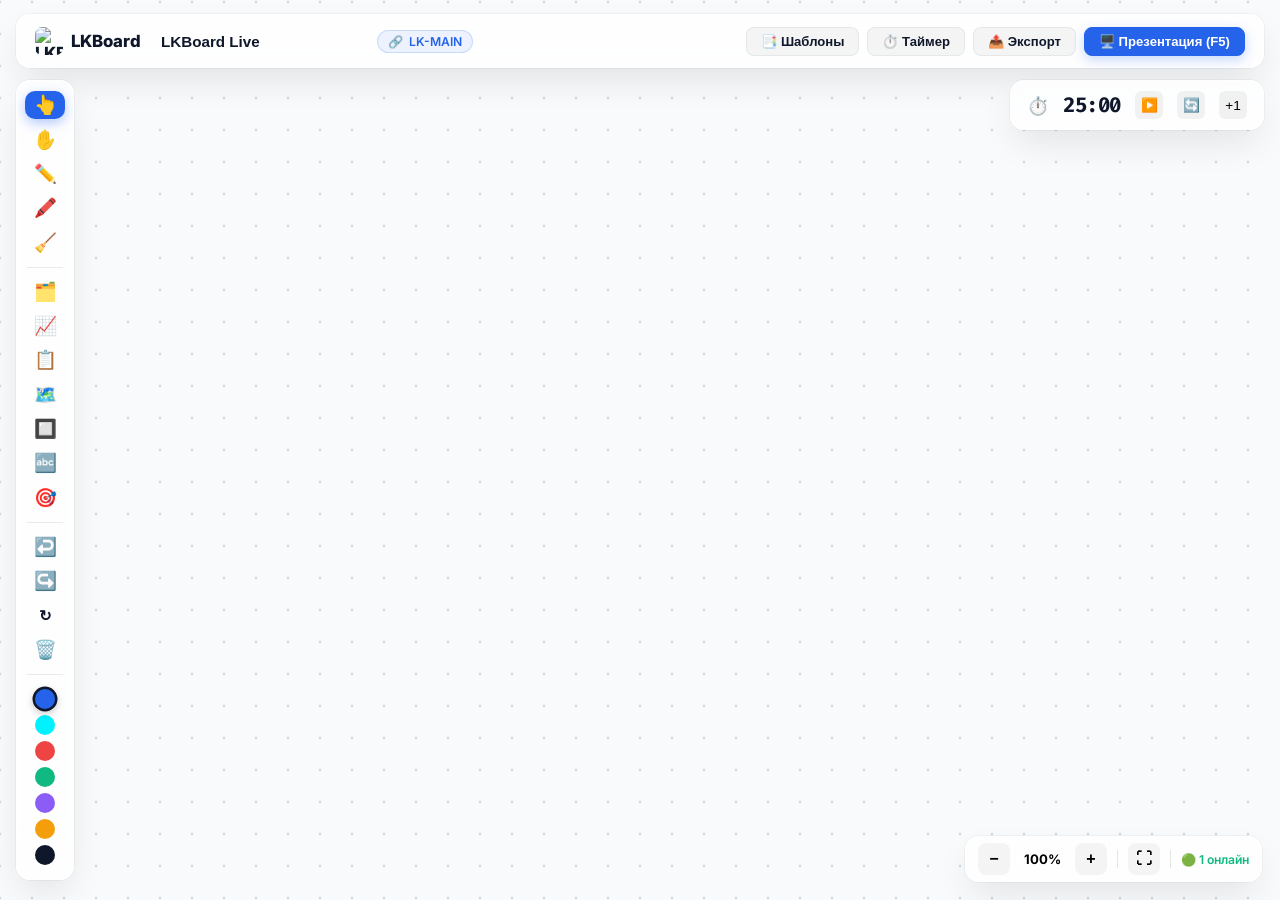
==== commit 668043b5: "feat: add interactive element and shape rotation with handles, hotkeys and UI controls" ====
--- a/client.html
+++ b/client.html
@@ -457,12 +457,13 @@
         <button class="tool-btn" id="toolDesmos" title="График функции Desmos (G)">📈</button>
         <button class="tool-btn" id="toolKanban" title="Канбан-доска (K)">📋</button>
         <button class="tool-btn" id="toolMilestone" title="Карточка вехи (M)">🗺️</button>
-        <button class="tool-btn" id="toolShape" title="Фигуры (R)">🔲</button>
+        <button class="tool-btn" id="toolShape" title="Фигуры (F)">🔲</button>
         <button class="tool-btn" id="toolText" title="Текстовый блок (T)">🔤</button>
         <button class="tool-btn" id="toolLaser" title="Лазерная указка (L)">🎯</button>
         <div class="tool-divider"></div>
         <button class="tool-btn" id="btnUndo" title="Отменить (Ctrl+Z)">↩️</button>
         <button class="tool-btn" id="btnRedo" title="Повторить (Ctrl+Y)">↪️</button>
+        <button class="tool-btn" id="btnRotate" title="Повернуть фигуру на 90° (R)" style="font-weight: bold; font-size: 15px;">↻</button>
         <button class="tool-btn" id="btnDelete" title="Удалить выделенное (Del)" style="color: #ef4444;">🗑️</button>
         <div class="tool-divider"></div>
         <!-- Color Palette -->
@@ -621,6 +622,9 @@
         let elements = {};
         let selectedElementId = null;
         let isDraggingElement = false;
+        let isRotatingElement = false;
+        let rotateStartAngle = 0;
+        let elementInitialRotation = 0;
         let dragOffsetX = 0;
         let dragOffsetY = 0;
 
@@ -740,16 +744,69 @@
                 drawElement(el);
             }
 
-            // Draw selection box
+            // Draw selection box & rotation handle
             if (selectedElementId && elements[selectedElementId]) {
                 const sel = elements[selectedElementId];
                 const sx = sel.x, sy = sel.y, sw = sel.width || 200, sh = sel.height || 100;
+                const cx = sx + sw / 2;
+                const cy = sy + sh / 2;
+                const rotRad = (sel.rotation || 0) * Math.PI / 180;
+
                 ctx.save();
+                if (sel.rotation) {
+                    ctx.translate(cx, cy);
+                    ctx.rotate(rotRad);
+                    ctx.translate(-cx, -cy);
+                }
+
+                // Dotted selection frame
                 ctx.strokeStyle = '#2563eb';
                 ctx.lineWidth = 2 / scale;
                 ctx.setLineDash([6 / scale, 6 / scale]);
                 roundRect(ctx, sx - 6, sy - 6, sw + 12, sh + 12, 10);
                 ctx.stroke();
+                ctx.setLineDash([]);
+
+                // 4 Corner handles
+                const corners = [
+                    { x: sx - 6, y: sy - 6 },
+                    { x: sx + sw + 6, y: sy - 6 },
+                    { x: sx + sw + 6, y: sy + sh + 6 },
+                    { x: sx - 6, y: sy + sh + 6 }
+                ];
+                corners.forEach(c => {
+                    ctx.beginPath();
+                    ctx.arc(c.x, c.y, 4 / scale, 0, Math.PI * 2);
+                    ctx.fillStyle = '#ffffff';
+                    ctx.fill();
+                    ctx.strokeStyle = '#2563eb';
+                    ctx.lineWidth = 1.5 / scale;
+                    ctx.stroke();
+                });
+
+                // Top rotation stem & circular knob
+                const stemLen = 26 / scale;
+                const rotKnobY = sy - 6 - stemLen;
+                ctx.beginPath();
+                ctx.moveTo(cx, sy - 6);
+                ctx.lineTo(cx, rotKnobY);
+                ctx.strokeStyle = '#2563eb';
+                ctx.lineWidth = 1.5 / scale;
+                ctx.stroke();
+
+                ctx.beginPath();
+                ctx.arc(cx, rotKnobY, 5.5 / scale, 0, Math.PI * 2);
+                ctx.fillStyle = '#ffffff';
+                ctx.fill();
+                ctx.strokeStyle = '#2563eb';
+                ctx.lineWidth = 2 / scale;
+                ctx.stroke();
+
+                ctx.beginPath();
+                ctx.arc(cx, rotKnobY, 2.5 / scale, 0, Math.PI * 2);
+                ctx.fillStyle = '#2563eb';
+                ctx.fill();
+
                 ctx.restore();
             }
 
@@ -786,6 +843,15 @@
 
         function drawElement(el) {
             ctx.save();
+            if (el.rotation) {
+                const w = el.width || 0;
+                const h = el.height || 0;
+                const cx = (el.x || 0) + w / 2;
+                const cy = (el.y || 0) + h / 2;
+                ctx.translate(cx, cy);
+                ctx.rotate((el.rotation * Math.PI) / 180);
+                ctx.translate(-cx, -cy);
+            }
             const type = el.type;
             if (type === 'drawing_path' || el.points) drawStroke(el);
             else if (type === 'sticky_note' || (el.text && el.colorHex && type !== 'text')) drawSticky(el);
@@ -1114,12 +1180,48 @@
             }
 
             if (activeTool === 'select') {
-                // Check if clicked element
+                // 1. Проверка клика по маркеру вращения (Rotation Handle)
+                if (selectedElementId && elements[selectedElementId]) {
+                    const sel = elements[selectedElementId];
+                    const sx = sel.x, sy = sel.y, sw = sel.width || 200, sh = sel.height || 100;
+                    const cx = sx + sw / 2;
+                    const cy = sy + sh / 2;
+                    const rot = (sel.rotation || 0) * Math.PI / 180;
+                    const stemLen = 26 / scale;
+                    const knobY = sy - 6 - stemLen;
+
+                    // Обратный поворот точки клика вокруг центра
+                    const cos = Math.cos(-rot);
+                    const sin = Math.sin(-rot);
+                    const dx = worldPos.x - cx;
+                    const dy = worldPos.y - cy;
+                    const unrotX = dx * cos - dy * sin + cx;
+                    const unrotY = dx * sin + dy * cos + cy;
+
+                    if (Math.hypot(unrotX - cx, unrotY - knobY) <= 12 / scale) {
+                        isRotatingElement = true;
+                        rotateStartAngle = Math.atan2(worldPos.y - cy, worldPos.x - cx);
+                        elementInitialRotation = sel.rotation || 0;
+                        return;
+                    }
+                }
+
+                // 2. Поиск элемента с учетом вращения (Unrotated hit-test)
                 let foundId = null;
                 const sorted = Object.values(elements).reverse();
                 for (const el of sorted) {
                     const ex = el.x || 0, ey = el.y || 0, ew = el.width || 200, eh = el.height || 100;
-                    if (worldPos.x >= ex && worldPos.x <= ex + ew && worldPos.y >= ey && worldPos.y <= ey + eh) {
+                    const rot = (el.rotation || 0) * Math.PI / 180;
+                    const cx = ex + ew / 2;
+                    const cy = ey + eh / 2;
+                    const cos = Math.cos(-rot);
+                    const sin = Math.sin(-rot);
+                    const dx = worldPos.x - cx;
+                    const dy = worldPos.y - cy;
+                    const unrotX = dx * cos - dy * sin + cx;
+                    const unrotY = dx * sin + dy * cos + cy;
+
+                    if (unrotX >= ex && unrotX <= ex + ew && unrotY >= ey && unrotY <= ey + eh) {
                         foundId = el.id;
                         break;
                     }
@@ -1182,6 +1284,23 @@
                 return;
             }
 
+            if (isRotatingElement && selectedElementId && elements[selectedElementId]) {
+                const sel = elements[selectedElementId];
+                const sw = sel.width || 200, sh = sel.height || 100;
+                const cx = sel.x + sw / 2;
+                const cy = sel.y + sh / 2;
+                const curAngle = Math.atan2(worldPos.y - cy, worldPos.x - cx);
+                let deltaDeg = (curAngle - rotateStartAngle) * 180 / Math.PI;
+                if (e.shiftKey) {
+                    deltaDeg = Math.round(deltaDeg / 15) * 15;
+                }
+                let newRot = Math.round(elementInitialRotation + deltaDeg) % 360;
+                if (newRot < 0) newRot += 360;
+                sel.rotation = newRot;
+                render();
+                return;
+            }
+
             if (isDraggingElement && selectedElementId && elements[selectedElementId]) {
                 elements[selectedElementId].x = worldPos.x - dragOffsetX;
                 elements[selectedElementId].y = worldPos.y - dragOffsetY;
@@ -1201,6 +1320,16 @@
 
         canvas.addEventListener('mouseup', () => {
             isPanning = false;
+
+            if (isRotatingElement && selectedElementId && elements[selectedElementId]) {
+                isRotatingElement = false;
+                sendAction({
+                    type: 'upsert_element',
+                    element: elements[selectedElementId],
+                    senderId: clientId
+                });
+                render();
+            }
 
             if (isDraggingElement && selectedElementId && elements[selectedElementId]) {
                 isDraggingElement = false;
@@ -1423,18 +1552,56 @@
             };
         });
 
-        // Delete Element
+        // Rotate & Delete Element
+        document.getElementById('btnRotate').onclick = () => rotateSelectedBy(90);
         document.getElementById('btnDelete').onclick = () => deleteSelected();
         window.addEventListener('keydown', (e) => {
             if (e.key === 'Delete' || e.key === 'Backspace') {
                 if (document.activeElement.tagName !== 'INPUT' && document.activeElement.tagName !== 'TEXTAREA') {
                     deleteSelected();
                 }
+            } else if (e.key === 'r' || e.key === 'R' || e.key === 'к' || e.key === 'К') {
+                if (document.activeElement.tagName !== 'INPUT' && document.activeElement.tagName !== 'TEXTAREA') {
+                    if (selectedElementId && elements[selectedElementId]) {
+                        e.preventDefault();
+                        rotateSelectedBy(e.shiftKey ? -90 : 90);
+                    }
+                }
+            } else if (e.key === '[' || e.key === 'х' || e.key === 'Х') {
+                if (document.activeElement.tagName !== 'INPUT' && document.activeElement.tagName !== 'TEXTAREA') {
+                    if (selectedElementId && elements[selectedElementId]) {
+                        e.preventDefault();
+                        rotateSelectedBy(-15);
+                    }
+                }
+            } else if (e.key === ']' || e.key === 'ъ' || e.key === 'Ъ') {
+                if (document.activeElement.tagName !== 'INPUT' && document.activeElement.tagName !== 'TEXTAREA') {
+                    if (selectedElementId && elements[selectedElementId]) {
+                        e.preventDefault();
+                        rotateSelectedBy(15);
+                    }
+                }
             } else if (e.key === 'F5') {
                 e.preventDefault();
                 togglePresentationMode();
             }
         });
+
+        function rotateSelectedBy(deltaDeg) {
+            if (selectedElementId && elements[selectedElementId]) {
+                const sel = elements[selectedElementId];
+                let newRot = Math.round((sel.rotation || 0) + deltaDeg) % 360;
+                if (newRot < 0) newRot += 360;
+                sel.rotation = newRot;
+                sendAction({
+                    type: 'upsert_element',
+                    element: sel,
+                    senderId: clientId
+                });
+                render();
+                showToast(`Поворот: ${newRot}°`);
+            }
+        }
 
         function deleteSelected() {
             if (selectedElementId && elements[selectedElementId]) {
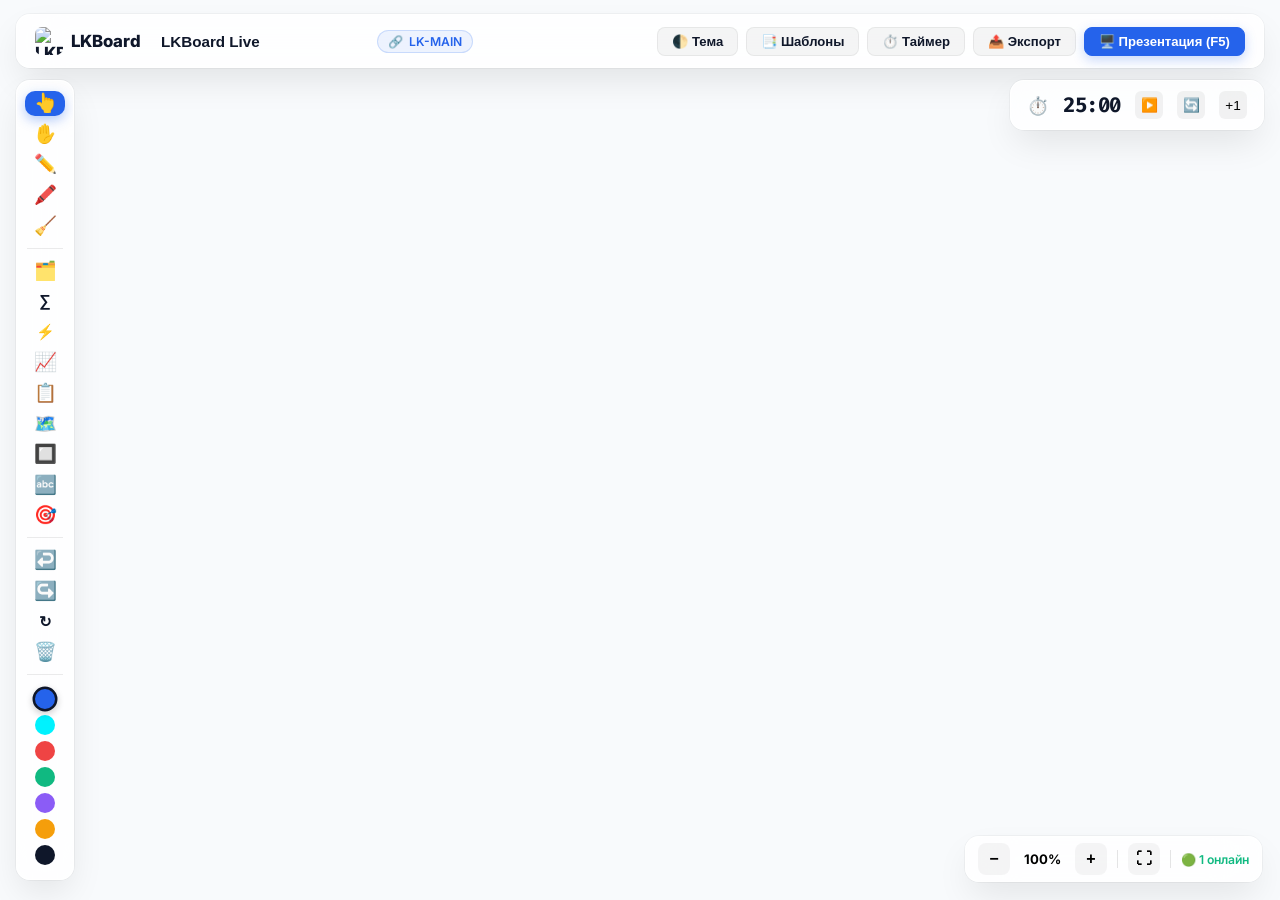
==== commit 3c96c220: "feat: add LaTeX engine, physics stencils, selection export, onboarding & themes" ====
--- a/client.html
+++ b/client.html
@@ -39,6 +39,39 @@
             touch-action: none;
         }
 
+        body.dark-mode {
+            --bg-canvas: #0d0f12;
+            --glass-bg: rgba(19, 22, 26, 0.88);
+            --glass-border: rgba(255, 255, 255, 0.08);
+            --glass-shadow: 0 16px 36px -6px rgba(0, 0, 0, 0.40), 0 0 0 1px rgba(255, 255, 255, 0.05);
+            --text-main: #f4f4f5;
+            --text-muted: #a1a1aa;
+            --accent: #38bdf8;
+        }
+
+        body.dark-mode .modal-card {
+            background: #13161a;
+            color: #f4f4f5;
+            border-color: #242830;
+        }
+
+        body.dark-mode .modal-input,
+        body.dark-mode .modal-textarea {
+            background: #090a0b;
+            color: #f4f4f5;
+            border-color: #242830;
+        }
+
+        body.dark-mode .btn-header {
+            background: rgba(255, 255, 255, 0.06);
+            color: #f4f4f5;
+            border-color: rgba(255, 255, 255, 0.1);
+        }
+
+        body.dark-mode .tool-btn {
+            color: #f4f4f5;
+        }
+
         #canvas {
             display: block;
             width: 100%;
@@ -438,6 +471,7 @@
         </div>
 
         <div class="header-actions">
+            <button class="btn-header" id="btnThemeToggle" title="Переключить тему оформления (Dark / Light)">🌓 Тема</button>
             <button class="btn-header" id="btnTemplates" title="Готовые шаблоны создания доски">📑 Шаблоны</button>
             <button class="btn-header" id="btnToggleTimer" title="Плавающий таймер Pomodoro">⏱️ Таймер</button>
             <button class="btn-header" id="btnExport" title="Экспорт доски в изображение или PDF">📤 Экспорт</button>
@@ -454,6 +488,8 @@
         <button class="tool-btn" id="toolEraser" title="Ластик (E)">🧹</button>
         <div class="tool-divider"></div>
         <button class="tool-btn" id="toolSticky" title="Создать стикер To-Do (S)">🗂️</button>
+        <button class="tool-btn" id="toolLatex" title="LaTeX формула «на лету» (X)" style="font-weight: 800; font-size: 16px;">∑</button>
+        <button class="tool-btn" id="toolStencil" title="Физический и инженерный конструктор (B)" style="font-size: 15px;">⚡</button>
         <button class="tool-btn" id="toolDesmos" title="График функции Desmos (G)">📈</button>
         <button class="tool-btn" id="toolKanban" title="Канбан-доска (K)">📋</button>
         <button class="tool-btn" id="toolMilestone" title="Карточка вехи (M)">🗺️</button>
@@ -594,8 +630,11 @@
                 <button class="modal-close" onclick="closeModal('modalExport')">✕</button>
             </div>
             <div style="display: flex; flex-direction: column; gap: 10px;">
+                <button class="btn-header" style="justify-content: flex-start; padding: 12px;" onclick="exportSelectionAsPNG()">
+                    <span>✂️</span> <span>Экспорт выделенного фрагмента в PNG</span>
+                </button>
                 <button class="btn-header" style="justify-content: flex-start; padding: 12px;" onclick="exportAsPNG()">
-                    <span>🖼️</span> <span>Экспорт в изображение PNG (4K)</span>
+                    <span>🖼️</span> <span>Экспорт всей доски в PNG (4K)</span>
                 </button>
                 <button class="btn-header" style="justify-content: flex-start; padding: 12px;" onclick="copyBoardToClipboard()">
                     <span>📋</span> <span>Скопировать снимок в буфер обмена</span>
@@ -603,6 +642,67 @@
                 <button class="btn-header" style="justify-content: flex-start; padding: 12px;" onclick="exportAsJSON()">
                     <span>💾</span> <span>Сохранить файл проекта (.lkboard)</span>
                 </button>
+            </div>
+        </div>
+    </div>
+
+    <!-- Modal: LaTeX Formula Editor -->
+    <div class="modal-overlay" id="modalLatex">
+        <div class="modal-card" style="max-width: 540px;">
+            <div class="modal-header">
+                <div class="modal-title">∑ Формула LaTeX «на лету»</div>
+                <button class="modal-close" onclick="closeModal('modalLatex')">✕</button>
+            </div>
+            <div style="background: rgba(13,15,18,0.95); border: 1px solid rgba(255,255,255,0.1); border-radius: 8px; padding: 14px; margin-bottom: 12px; text-align: center;">
+                <div style="font-size: 0.72rem; color: #71717a; font-family: monospace; margin-bottom: 4px;">ПРЕДПРОСМОТР:</div>
+                <div id="latexPreview" style="font-size: 1.25rem; font-style: italic; color: #38bdf8; font-family: 'Times New Roman', Cambria, serif; min-height: 32px; display: flex; align-items: center; justify-content: center;">
+                    \int_{0}^{\infty} e^{-x^2} dx = \frac{\sqrt{\pi}}{2}
+                </div>
+            </div>
+            <label style="font-size: 0.82rem; font-weight: 600; color: var(--text-muted); display: block; margin-bottom: 6px;">LaTeX выражение:</label>
+            <input type="text" id="inputLatexFormula" class="modal-input" value="\int_{0}^{\infty} e^{-x^2} dx = \frac{\sqrt{\pi}}{2}" placeholder="Например: E = mc^2 или \frac{a}{b}">
+            <div style="display: flex; gap: 6px; flex-wrap: wrap; margin-bottom: 12px;">
+                <button class="btn-header" style="font-size: 0.75rem; padding: 4px 8px;" onclick="insertLatexSnippet('\\frac{a}{b}')">Дробь</button>
+                <button class="btn-header" style="font-size: 0.75rem; padding: 4px 8px;" onclick="insertLatexSnippet('\\sqrt{x}')">Корень</button>
+                <button class="btn-header" style="font-size: 0.75rem; padding: 4px 8px;" onclick="insertLatexSnippet('x^{2}')">Степень</button>
+                <button class="btn-header" style="font-size: 0.75rem; padding: 4px 8px;" onclick="insertLatexSnippet('\\int_{a}^{b} f(x) dx')">Интеграл</button>
+                <button class="btn-header" style="font-size: 0.75rem; padding: 4px 8px;" onclick="insertLatexSnippet('\\sum_{i=1}^{n} x_i')">Сумма</button>
+                <button class="btn-header" style="font-size: 0.75rem; padding: 4px 8px;" onclick="insertLatexSnippet('\\pi')">π</button>
+                <button class="btn-header" style="font-size: 0.75rem; padding: 4px 8px;" onclick="insertLatexSnippet('\\alpha')">α</button>
+                <button class="btn-header" style="font-size: 0.75rem; padding: 4px 8px;" onclick="insertLatexSnippet('\\Delta')">Δ</button>
+                <button class="btn-header" style="font-size: 0.75rem; padding: 4px 8px;" onclick="insertLatexSnippet('\\pm')">±</button>
+            </div>
+            <div class="modal-actions">
+                <button class="btn-header" onclick="closeModal('modalLatex')">Отмена</button>
+                <button class="btn-header primary" id="btnConfirmLatex">Вставить формулу</button>
+            </div>
+        </div>
+    </div>
+
+    <!-- Modal: Physics & Engineering Stencils -->
+    <div class="modal-overlay" id="modalStencil">
+        <div class="modal-card" style="max-width: 560px;">
+            <div class="modal-header">
+                <div class="modal-title">⚡ Физический и инженерный конструктор (Stencils)</div>
+                <button class="modal-close" onclick="closeModal('modalStencil')">✕</button>
+            </div>
+            <div style="font-size: 0.85rem; color: var(--text-muted); margin-bottom: 12px;">
+                Готовые физические схемы в 1 клик без ручного рисования:
+            </div>
+            <div style="display: grid; grid-template-columns: 1fr 1fr; gap: 8px; margin-bottom: 14px;">
+                <button class="btn-header" style="justify-content: flex-start; padding: 10px;" onclick="insertPhysicsStencil('INCLINED_PLANE', 'Наклонная плоскость')">📐 Наклонная плоскость (mg, N)</button>
+                <button class="btn-header" style="justify-content: flex-start; padding: 10px;" onclick="insertPhysicsStencil('PULLEY_BLOCK', 'Блок с грузами')">⚙️ Блок с нитью (m1, m2)</button>
+                <button class="btn-header" style="justify-content: flex-start; padding: 10px;" onclick="insertPhysicsStencil('SPRING', 'Пружинный маятник')">🌀 Пружина с грузом m</button>
+                <button class="btn-header" style="justify-content: flex-start; padding: 10px;" onclick="insertPhysicsStencil('OPTICAL_LENS', 'Собирающая линза')">🔍 Линза с фокусами F, 2F</button>
+                <button class="btn-header" style="justify-content: flex-start; padding: 10px;" onclick="insertPhysicsStencil('CIRCUIT_RESISTOR', 'Резистор')">⚡ Резистор R</button>
+                <button class="btn-header" style="justify-content: flex-start; padding: 10px;" onclick="insertPhysicsStencil('CIRCUIT_BATTERY', 'Батарея')">🔋 Источник ЭДС (Батарея)</button>
+                <button class="btn-header" style="justify-content: flex-start; padding: 10px;" onclick="insertPhysicsStencil('CIRCUIT_CAPACITOR', 'Конденсатор')">🔋 Конденсатор C</button>
+                <button class="btn-header" style="justify-content: flex-start; padding: 10px;" onclick="insertPhysicsStencil('CIRCUIT_SWITCH', 'Ключ')">🔌 Выключатель (Ключ)</button>
+                <button class="btn-header" style="justify-content: flex-start; padding: 10px;" onclick="insertPhysicsStencil('CIRCUIT_LAMP', 'Лампочка')">💡 Лампа накаливания</button>
+                <button class="btn-header" style="justify-content: flex-start; padding: 10px;" onclick="insertPhysicsStencil('CIRCUIT_INDUCTOR', 'Катушка L')">🌀 Катушка индуктивности L</button>
+            </div>
+            <div class="modal-actions">
+                <button class="btn-header" onclick="closeModal('modalStencil')">Закрыть</button>
             </div>
         </div>
     </div>
@@ -825,7 +925,7 @@
             const dpr = window.devicePixelRatio;
             ctx.save();
             ctx.scale(dpr, dpr);
-            ctx.fillStyle = '#cbd5e1';
+            ctx.fillStyle = isDarkMode ? 'rgba(255, 255, 255, 0.08)' : '#cbd5e1';
             const step = 32 * scale;
             if (step > 9) {
                 const startX = (panX % step + step) % step;
@@ -860,6 +960,8 @@
             else if (type === 'function_graph' || el.expressions !== undefined) drawFunctionGraph(el);
             else if (type === 'shape' || el.shapeType !== undefined) drawShape(el);
             else if (type === 'connector' || el.startPoint !== undefined) drawConnector(el);
+            else if (type === 'latex_formula' || type === 'latex' || el.formula !== undefined) drawLatexFormula(el);
+            else if (type === 'physics_stencil' || type === 'stencil' || el.stencilType !== undefined) drawPhysicsStencil(el);
             else if (type === 'text') drawText(el);
             ctx.restore();
         }
@@ -1146,6 +1248,264 @@
             ctx.fillStyle = t.colorHex ? hexToColor(t.colorHex) : '#0f172a';
             ctx.font = (t.isBold ? 'bold ' : '') + (t.fontSize || 18) + 'px Inter, sans-serif';
             ctx.fillText(t.text || '', t.x, t.y + (t.fontSize || 18));
+        }
+
+        function formatLatexReadable(raw) {
+            if (!raw) return '';
+            let s = raw.trim();
+            const map = {
+                '\\alpha': 'α', '\\beta': 'β', '\\gamma': 'γ', '\\delta': 'δ',
+                '\\Delta': 'Δ', '\\epsilon': 'ε', '\\theta': 'θ', '\\lambda': 'λ',
+                '\\mu': 'μ', '\\pi': 'π', '\\rho': 'ρ', '\\sigma': 'σ',
+                '\\tau': 'τ', '\\phi': 'φ', '\\omega': 'ω', '\\Omega': 'Ω',
+                '\\pm': '±', '\\times': '×', '\\cdot': '·', '\\div': '÷',
+                '\\le': '≤', '\\ge': '≥', '\\ne': '≠', '\\approx': '≈',
+                '\\infty': '∞', '\\to': '→', '\\partial': '∂', '\\nabla': '∇',
+                '\\sum': '∑', '\\int': '∫', '\\prod': '∏', '\\sqrt': '√'
+            };
+            for (const [k, v] of Object.entries(map)) {
+                s = s.split(k).join(v);
+            }
+            return s.replace(/\\frac\{([^}]+)\}\{([^}]+)\}/g, '($1)/($2)')
+                    .replace(/\{/g, '')
+                    .replace(/\}/g, '');
+        }
+
+        function drawLatexFormula(el) {
+            const x = el.x || 0, y = el.y || 0, w = el.width || 200, h = el.height || 80;
+            ctx.fillStyle = isDarkMode ? 'rgba(19, 22, 26, 0.95)' : 'rgba(255, 255, 255, 0.95)';
+            ctx.strokeStyle = isDarkMode ? '#242830' : '#e2e8f0';
+            ctx.lineWidth = 1.5;
+            ctx.beginPath();
+            if (ctx.roundRect) ctx.roundRect(x, y, w, h, 10);
+            else ctx.rect(x, y, w, h);
+            ctx.fill();
+            ctx.stroke();
+
+            // LaTeX math text
+            const text = formatLatexReadable(el.formula);
+            ctx.fillStyle = isDarkMode ? '#38bdf8' : '#0284c7';
+            ctx.font = 'italic 500 20px "Times New Roman", Cambria, serif';
+            ctx.textAlign = 'center';
+            ctx.textBaseline = 'middle';
+            ctx.fillText(text, x + w / 2, y + h / 2);
+            ctx.textAlign = 'start';
+            ctx.textBaseline = 'alphabetic';
+        }
+
+        function drawPhysicsStencil(el) {
+            const x = el.x || 0, y = el.y || 0, w = el.width || 140, h = el.height || 80;
+            const type = el.stencilType || 'INCLINED_PLANE';
+
+            ctx.save();
+            ctx.strokeStyle = isDarkMode ? '#38bdf8' : '#2563eb';
+            ctx.fillStyle = isDarkMode ? '#38bdf8' : '#2563eb';
+            ctx.lineWidth = 2.2;
+            ctx.lineCap = 'round';
+            ctx.lineJoin = 'round';
+
+            switch (type) {
+                case 'INCLINED_PLANE': {
+                    ctx.beginPath();
+                    ctx.moveTo(x + 10, y + h - 10);
+                    ctx.lineTo(x + w - 10, y + h - 10);
+                    ctx.lineTo(x + 10, y + 10);
+                    ctx.closePath();
+                    ctx.fillStyle = isDarkMode ? 'rgba(56, 189, 248, 0.12)' : 'rgba(37, 99, 235, 0.10)';
+                    ctx.fill();
+                    ctx.stroke();
+
+                    const bx = x + w * 0.42, by = y + h * 0.46;
+                    ctx.save();
+                    ctx.translate(bx, by);
+                    ctx.rotate(-0.55);
+                    ctx.fillStyle = isDarkMode ? '#1e293b' : '#f1f5f9';
+                    ctx.fillRect(-18, -12, 36, 24);
+                    ctx.strokeRect(-18, -12, 36, 24);
+                    ctx.beginPath();
+                    ctx.moveTo(0, 0);
+                    ctx.lineTo(0, 30);
+                    ctx.strokeStyle = '#ef4444';
+                    ctx.stroke();
+                    ctx.restore();
+
+                    ctx.font = 'bold 11px monospace';
+                    ctx.fillStyle = isDarkMode ? '#f4f4f5' : '#0f172a';
+                    ctx.fillText(el.label || 'α = 30°', x + w - 45, y + h - 16);
+                    break;
+                }
+                case 'PULLEY_BLOCK': {
+                    ctx.beginPath();
+                    ctx.moveTo(x + w / 2 - 25, y + 10);
+                    ctx.lineTo(x + w / 2 + 25, y + 10);
+                    ctx.stroke();
+                    ctx.beginPath();
+                    ctx.arc(x + w / 2, y + 40, 20, 0, Math.PI * 2);
+                    ctx.stroke();
+                    ctx.beginPath();
+                    ctx.moveTo(x + w / 2 - 20, y + 40);
+                    ctx.lineTo(x + w / 2 - 20, y + h - 40);
+                    ctx.moveTo(x + w / 2 + 20, y + 40);
+                    ctx.lineTo(x + w / 2 + 20, y + h - 65);
+                    ctx.stroke();
+                    ctx.strokeRect(x + w / 2 - 32, y + h - 40, 24, 28);
+                    ctx.strokeRect(x + w / 2 + 8, y + h - 65, 24, 28);
+                    ctx.font = '10px monospace';
+                    ctx.fillText('m₁', x + w / 2 - 24, y + h - 22);
+                    ctx.fillText('m₂', x + w / 2 + 16, y + h - 47);
+                    break;
+                }
+                case 'SPRING': {
+                    ctx.beginPath();
+                    ctx.moveTo(x + 20, y + 10);
+                    ctx.lineTo(x + w - 20, y + 10);
+                    ctx.stroke();
+                    ctx.beginPath();
+                    ctx.moveTo(x + w / 2, y + 10);
+                    const zH = (h - 60) / 8;
+                    for (let i = 0; i < 8; i++) {
+                        const zx = (i % 2 === 0) ? (x + w / 2 - 14) : (x + w / 2 + 14);
+                        ctx.lineTo(zx, y + 10 + (i + 0.5) * zH);
+                    }
+                    ctx.lineTo(x + w / 2, y + h - 45);
+                    ctx.stroke();
+                    ctx.strokeRect(x + w / 2 - 20, y + h - 45, 40, 32);
+                    ctx.font = '11px monospace';
+                    ctx.fillText('m', x + w / 2 - 4, y + h - 25);
+                    break;
+                }
+                case 'OPTICAL_LENS': {
+                    ctx.beginPath();
+                    ctx.setLineDash([4, 4]);
+                    ctx.moveTo(x + 5, y + h / 2);
+                    ctx.lineTo(x + w - 5, y + h / 2);
+                    ctx.stroke();
+                    ctx.setLineDash([]);
+                    ctx.beginPath();
+                    ctx.moveTo(x + w / 2, y + 10);
+                    ctx.quadraticCurveTo(x + w / 2 + 16, y + h / 2, x + w / 2, y + h - 10);
+                    ctx.quadraticCurveTo(x + w / 2 - 16, y + h / 2, x + w / 2, y + 10);
+                    ctx.fillStyle = isDarkMode ? 'rgba(56, 189, 248, 0.20)' : 'rgba(37, 99, 235, 0.15)';
+                    ctx.fill();
+                    ctx.stroke();
+                    const f1x = x + w / 2 - 60, f2x = x + w / 2 + 60;
+                    ctx.beginPath();
+                    ctx.arc(f1x, y + h / 2, 3, 0, Math.PI * 2);
+                    ctx.arc(f2x, y + h / 2, 3, 0, Math.PI * 2);
+                    ctx.fill();
+                    ctx.font = '10px monospace';
+                    ctx.fillText('F', f1x - 3, y + h / 2 + 15);
+                    ctx.fillText('F\'', f2x - 3, y + h / 2 + 15);
+                    break;
+                }
+                case 'CIRCUIT_RESISTOR': {
+                    ctx.beginPath();
+                    ctx.moveTo(x + 5, y + h / 2);
+                    ctx.lineTo(x + 25, y + h / 2);
+                    ctx.stroke();
+                    ctx.strokeRect(x + 25, y + h / 2 - 14, w - 50, 28);
+                    ctx.beginPath();
+                    ctx.moveTo(x + w - 25, y + h / 2);
+                    ctx.lineTo(x + w - 5, y + h / 2);
+                    ctx.stroke();
+                    ctx.font = 'bold 12px monospace';
+                    ctx.fillText('R', x + w / 2 - 4, y + h / 2 + 4);
+                    break;
+                }
+                case 'CIRCUIT_BATTERY': {
+                    ctx.beginPath();
+                    ctx.moveTo(x + 5, y + h / 2);
+                    ctx.lineTo(x + w / 2 - 8, y + h / 2);
+                    ctx.moveTo(x + w / 2 + 8, y + h / 2);
+                    ctx.lineTo(x + w - 5, y + h / 2);
+                    ctx.stroke();
+                    ctx.beginPath();
+                    ctx.moveTo(x + w / 2 - 8, y + 14);
+                    ctx.lineTo(x + w / 2 - 8, y + h - 14);
+                    ctx.stroke();
+                    ctx.lineWidth = 4;
+                    ctx.beginPath();
+                    ctx.moveTo(x + w / 2 + 8, y + 24);
+                    ctx.lineTo(x + w / 2 + 8, y + h - 24);
+                    ctx.stroke();
+                    ctx.font = '12px monospace';
+                    ctx.fillText('+', x + w / 2 - 18, y + 18);
+                    ctx.fillText('−', x + w / 2 + 12, y + 18);
+                    break;
+                }
+                case 'CIRCUIT_CAPACITOR': {
+                    ctx.beginPath();
+                    ctx.moveTo(x + 5, y + h / 2);
+                    ctx.lineTo(x + w / 2 - 8, y + h / 2);
+                    ctx.moveTo(x + w / 2 + 8, y + h / 2);
+                    ctx.lineTo(x + w - 5, y + h / 2);
+                    ctx.stroke();
+                    ctx.beginPath();
+                    ctx.moveTo(x + w / 2 - 8, y + 16);
+                    ctx.lineTo(x + w / 2 - 8, y + h - 16);
+                    ctx.moveTo(x + w / 2 + 8, y + 16);
+                    ctx.lineTo(x + w / 2 + 8, y + h - 16);
+                    ctx.stroke();
+                    ctx.font = 'bold 12px monospace';
+                    ctx.fillText('C', x + w / 2 - 4, y + 12);
+                    break;
+                }
+                case 'CIRCUIT_INDUCTOR': {
+                    ctx.beginPath();
+                    ctx.moveTo(x + 5, y + h / 2);
+                    ctx.lineTo(x + 20, y + h / 2);
+                    ctx.stroke();
+                    const arcR = (w - 40) / 8;
+                    for (let i = 0; i < 4; i++) {
+                        ctx.beginPath();
+                        ctx.arc(x + 20 + arcR * (2 * i + 1), y + h / 2, arcR, Math.PI, 0);
+                        ctx.stroke();
+                    }
+                    ctx.beginPath();
+                    ctx.moveTo(x + w - 20, y + h / 2);
+                    ctx.lineTo(x + w - 5, y + h / 2);
+                    ctx.stroke();
+                    ctx.font = 'bold 12px monospace';
+                    ctx.fillText('L', x + w / 2 - 4, y + h / 2 + 20);
+                    break;
+                }
+                case 'CIRCUIT_SWITCH': {
+                    ctx.beginPath();
+                    ctx.moveTo(x + 5, y + h / 2);
+                    ctx.lineTo(x + 30, y + h / 2);
+                    ctx.moveTo(x + w - 30, y + h / 2);
+                    ctx.lineTo(x + w - 5, y + h / 2);
+                    ctx.stroke();
+                    ctx.beginPath();
+                    ctx.arc(x + 30, y + h / 2, 3, 0, Math.PI * 2);
+                    ctx.arc(x + w - 30, y + h / 2, 3, 0, Math.PI * 2);
+                    ctx.stroke();
+                    ctx.beginPath();
+                    ctx.moveTo(x + 30, y + h / 2);
+                    ctx.lineTo(x + w - 34, y + h / 2 - 20);
+                    ctx.stroke();
+                    break;
+                }
+                case 'CIRCUIT_LAMP': {
+                    ctx.beginPath();
+                    ctx.arc(x + w / 2, y + h / 2, 22, 0, Math.PI * 2);
+                    ctx.stroke();
+                    ctx.beginPath();
+                    ctx.moveTo(x + w / 2 - 14, y + h / 2 - 14);
+                    ctx.lineTo(x + w / 2 + 14, y + h / 2 + 14);
+                    ctx.moveTo(x + w / 2 + 14, y + h / 2 - 14);
+                    ctx.lineTo(x + w / 2 - 14, y + h / 2 + 14);
+                    ctx.stroke();
+                    ctx.beginPath();
+                    ctx.moveTo(x + 5, y + h / 2);
+                    ctx.lineTo(x + w / 2 - 22, y + h / 2);
+                    ctx.moveTo(x + w / 2 + 22, y + h / 2);
+                    ctx.lineTo(x + w - 5, y + h / 2);
+                    ctx.stroke();
+                    break;
+                }
+            }
+            ctx.restore();
         }
 
         function drawPointer(p) {
@@ -1525,6 +1885,8 @@
         document.getElementById('toolHighlighter').onclick = () => setTool('highlighter');
         document.getElementById('toolEraser').onclick = () => setTool('eraser');
         document.getElementById('toolSticky').onclick = () => setTool('sticky');
+        document.getElementById('toolLatex').onclick = () => openModal('modalLatex');
+        document.getElementById('toolStencil').onclick = () => openModal('modalStencil');
         document.getElementById('toolDesmos').onclick = () => openModal('modalGraph');
         document.getElementById('toolKanban').onclick = () => setTool('kanban');
         document.getElementById('toolMilestone').onclick = () => setTool('milestone');
@@ -1584,6 +1946,19 @@
             } else if (e.key === 'F5') {
                 e.preventDefault();
                 togglePresentationMode();
+            } else if ((e.ctrlKey || e.metaKey) && e.shiftKey && (e.key === 'e' || e.key === 'E' || e.key === 'у' || e.key === 'У')) {
+                e.preventDefault();
+                exportSelectionAsPNG();
+            } else if ((e.key === 'x' || e.key === 'X' || e.key === 'ч' || e.key === 'Ч') && !e.ctrlKey && !e.metaKey) {
+                if (document.activeElement.tagName !== 'INPUT' && document.activeElement.tagName !== 'TEXTAREA') {
+                    e.preventDefault();
+                    openModal('modalLatex');
+                }
+            } else if ((e.key === 'b' || e.key === 'B' || e.key === 'и' || e.key === 'И') && !e.ctrlKey && !e.metaKey) {
+                if (document.activeElement.tagName !== 'INPUT' && document.activeElement.tagName !== 'TEXTAREA') {
+                    e.preventDefault();
+                    openModal('modalStencil');
+                }
             }
         });
 
@@ -1650,6 +2025,146 @@
 
         function setGraphPreset(f) {
             document.getElementById('inputGraphFormula').value = f;
+        }
+
+        // Theme Toggle (Dark Industrial / Light)
+        let isDarkMode = localStorage.getItem('lkboard_theme') === 'dark';
+        if (isDarkMode) document.body.classList.add('dark-mode');
+
+        const btnThemeToggle = document.getElementById('btnThemeToggle');
+        if (btnThemeToggle) {
+            btnThemeToggle.onclick = () => toggleTheme();
+        }
+
+        function toggleTheme() {
+            isDarkMode = !isDarkMode;
+            document.body.classList.toggle('dark-mode', isDarkMode);
+            localStorage.setItem('lkboard_theme', isDarkMode ? 'dark' : 'light');
+            render();
+            showToast(isDarkMode ? 'Тёмная тема (Industrial Dark)' : 'Светлая тема');
+        }
+
+        // LaTeX Formula Modal
+        const inputLatex = document.getElementById('inputLatexFormula');
+        const latexPreview = document.getElementById('latexPreview');
+        if (inputLatex && latexPreview) {
+            inputLatex.oninput = (e) => {
+                latexPreview.textContent = formatLatexReadable(e.target.value);
+            };
+        }
+
+        function insertLatexSnippet(snip) {
+            if (!inputLatex) return;
+            inputLatex.value += (inputLatex.value ? ' ' : '') + snip;
+            if (latexPreview) latexPreview.textContent = formatLatexReadable(inputLatex.value);
+        }
+
+        const btnConfirmLatex = document.getElementById('btnConfirmLatex');
+        if (btnConfirmLatex) {
+            btnConfirmLatex.onclick = () => {
+                const formula = inputLatex ? inputLatex.value : 'E = mc^2';
+                const center = screenToWorld(window.innerWidth / 2, window.innerHeight / 2);
+                const latexEl = {
+                    id: 'latex-' + Math.random().toString(36).substring(2, 9),
+                    type: 'latex_formula',
+                    x: center.x - 140,
+                    y: center.y - 45,
+                    width: Math.max(200, formula.length * 12 + 40),
+                    height: 80,
+                    formula: formula,
+                    fontSize: 22,
+                    colorHex: 0xFFF4F4F5,
+                    zIndex: 30
+                };
+                elements[latexEl.id] = latexEl;
+                sendAction({ type: 'upsert_element', element: latexEl, senderId: clientId });
+                closeModal('modalLatex');
+                selectedElementId = latexEl.id;
+                setTool('select');
+                render();
+                showToast('Формула LaTeX добавлена');
+            };
+        }
+
+        // Physics Stencil Insertion
+        function insertPhysicsStencil(type, label) {
+            const center = screenToWorld(window.innerWidth / 2, window.innerHeight / 2);
+            const dims = {
+                'INCLINED_PLANE': [220, 150],
+                'PULLEY_BLOCK': [140, 180],
+                'SPRING': [120, 170],
+                'OPTICAL_LENS': [260, 160],
+                'CIRCUIT_RESISTOR': [140, 70],
+                'CIRCUIT_BATTERY': [110, 70],
+                'CIRCUIT_CAPACITOR': [100, 70],
+                'CIRCUIT_INDUCTOR': [140, 70],
+                'CIRCUIT_SWITCH': [120, 70],
+                'CIRCUIT_LAMP': [90, 90]
+            }[type] || [160, 120];
+
+            const stencil = {
+                id: 'stencil-' + Math.random().toString(36).substring(2, 9),
+                type: 'physics_stencil',
+                stencilType: type,
+                label: label,
+                x: center.x - dims[0] / 2,
+                y: center.y - dims[1] / 2,
+                width: dims[0],
+                height: dims[1],
+                strokeColorHex: 0xFF38BDF8,
+                strokeWidth: 2.2,
+                zIndex: 28
+            };
+
+            elements[stencil.id] = stencil;
+            sendAction({ type: 'upsert_element', element: stencil, senderId: clientId });
+            closeModal('modalStencil');
+            selectedElementId = stencil.id;
+            setTool('select');
+            render();
+            showToast('Примитив «' + label + '» добавлен');
+        }
+
+        function exportSelectionAsPNG() {
+            closeModal('modalExport');
+            const items = selectedElementId && elements[selectedElementId] ? [elements[selectedElementId]] : Object.values(elements);
+            if (items.length === 0) {
+                showToast('Нет элементов для экспорта');
+                return;
+            }
+            let minX = Infinity, minY = Infinity, maxX = -Infinity, maxY = -Infinity;
+            items.forEach(el => {
+                const x = el.x || 0, y = el.y || 0;
+                const w = el.width || 120, h = el.height || 80;
+                minX = Math.min(minX, x);
+                minY = Math.min(minY, y);
+                maxX = Math.max(maxX, x + w);
+                maxY = Math.max(maxY, y + h);
+            });
+            const pad = 36;
+            const cropW = Math.max(100, (maxX - minX) + pad * 2);
+            const cropH = Math.max(100, (maxY - minY) + pad * 2);
+
+            const offCanvas = document.createElement('canvas');
+            offCanvas.width = cropW * 2;
+            offCanvas.height = cropH * 2;
+            const offCtx = offCanvas.getContext('2d');
+            offCtx.scale(2, 2);
+            offCtx.fillStyle = isDarkMode ? '#0d0f12' : '#ffffff';
+            offCtx.fillRect(0, 0, cropW, cropH);
+
+            offCtx.translate(-minX + pad, -minY + pad);
+            const origCtx = ctx;
+            ctx = offCtx;
+            items.forEach(el => drawElement(el));
+            ctx = origCtx;
+
+            const dataUrl = offCanvas.toDataURL('image/png');
+            const a = document.createElement('a');
+            a.download = (document.getElementById('boardTitleInput').value || 'LKBoard') + '_selection.png';
+            a.href = dataUrl;
+            a.click();
+            showToast('Выделенный фрагмент скачан в PNG');
         }
 
         // Templates
